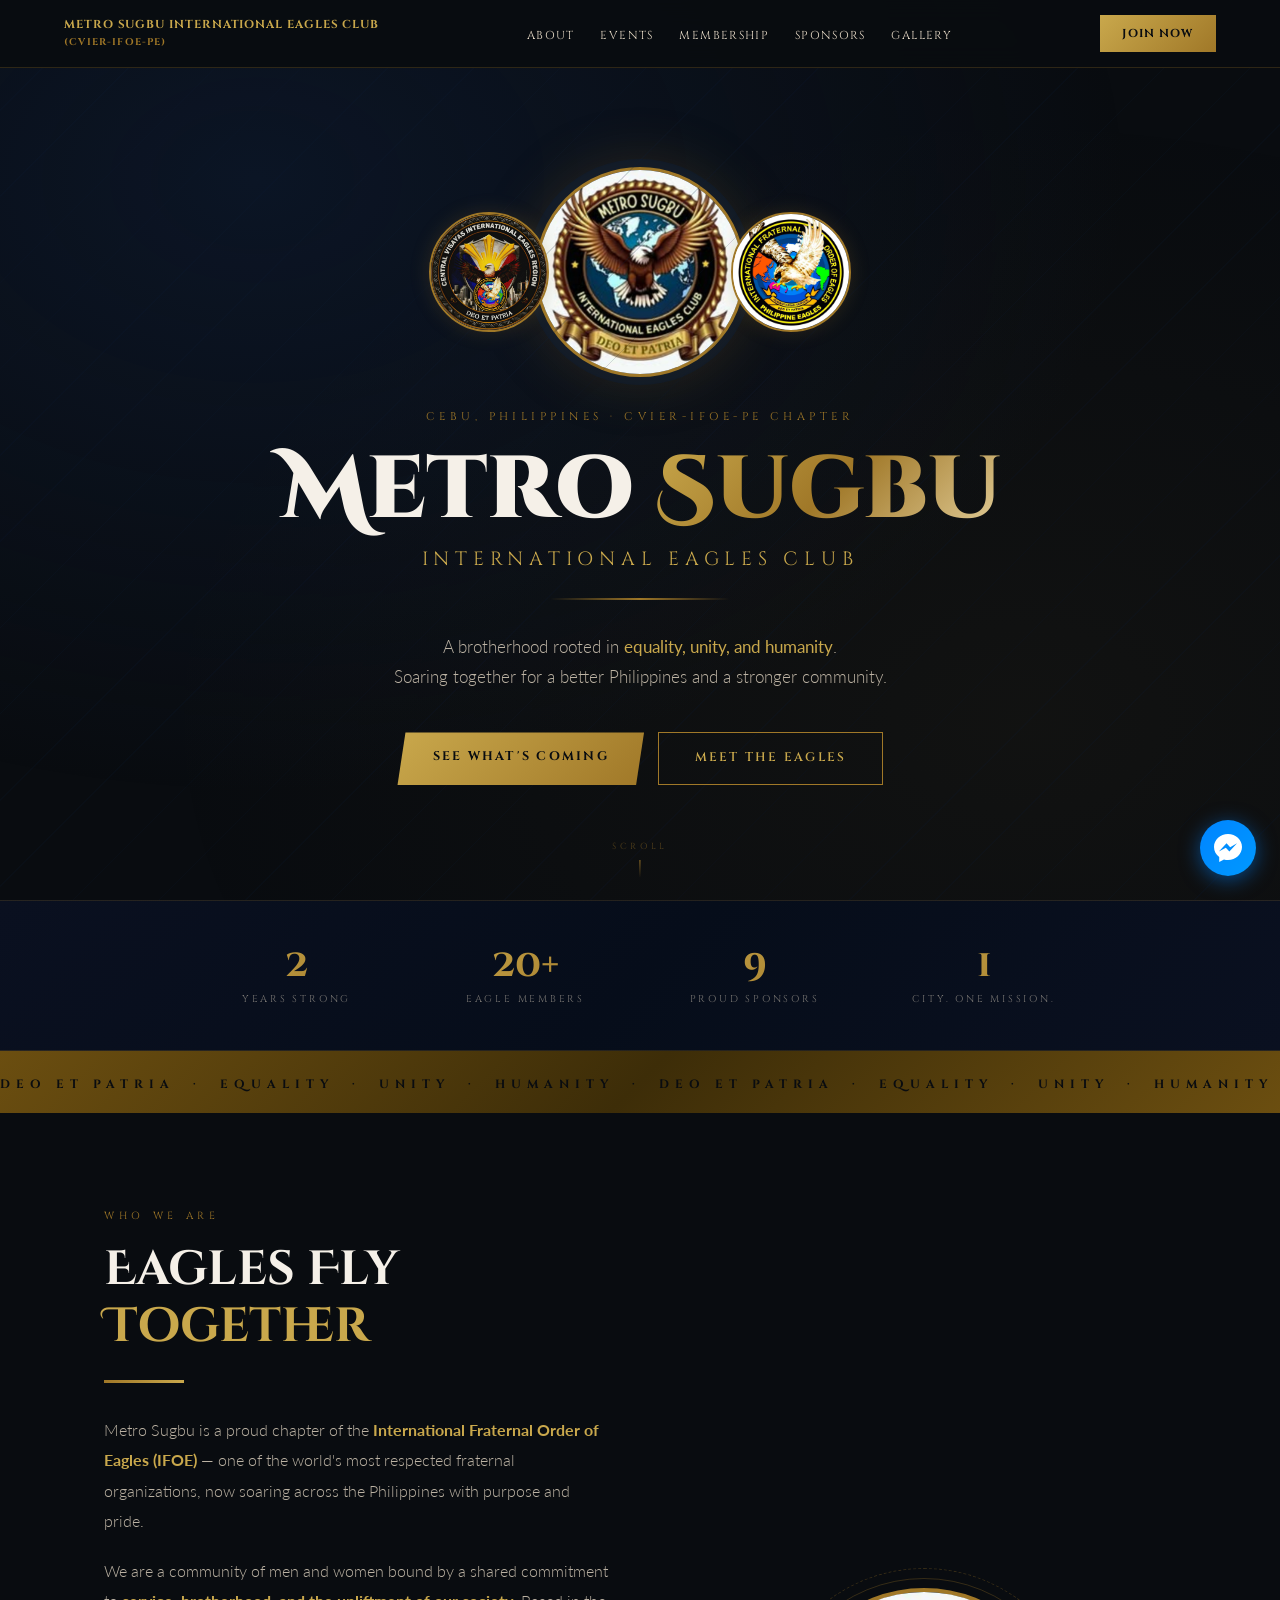
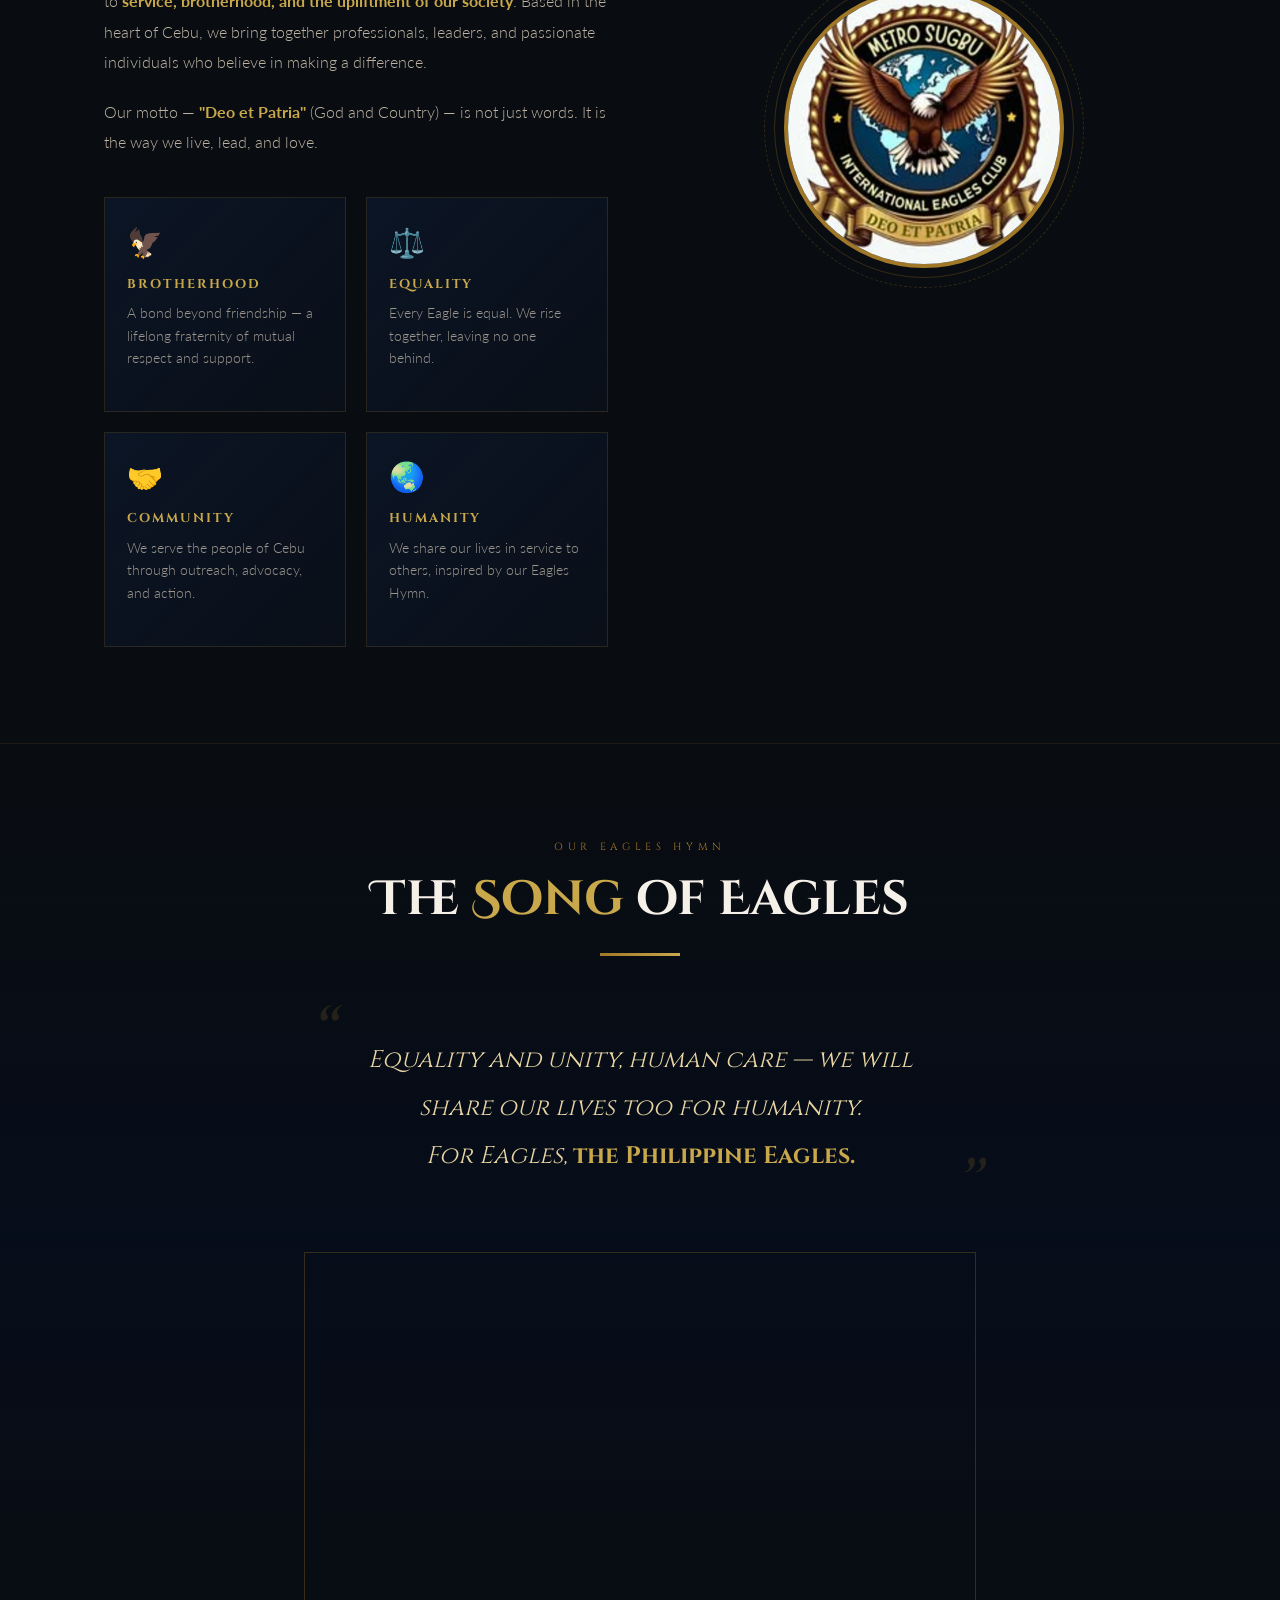
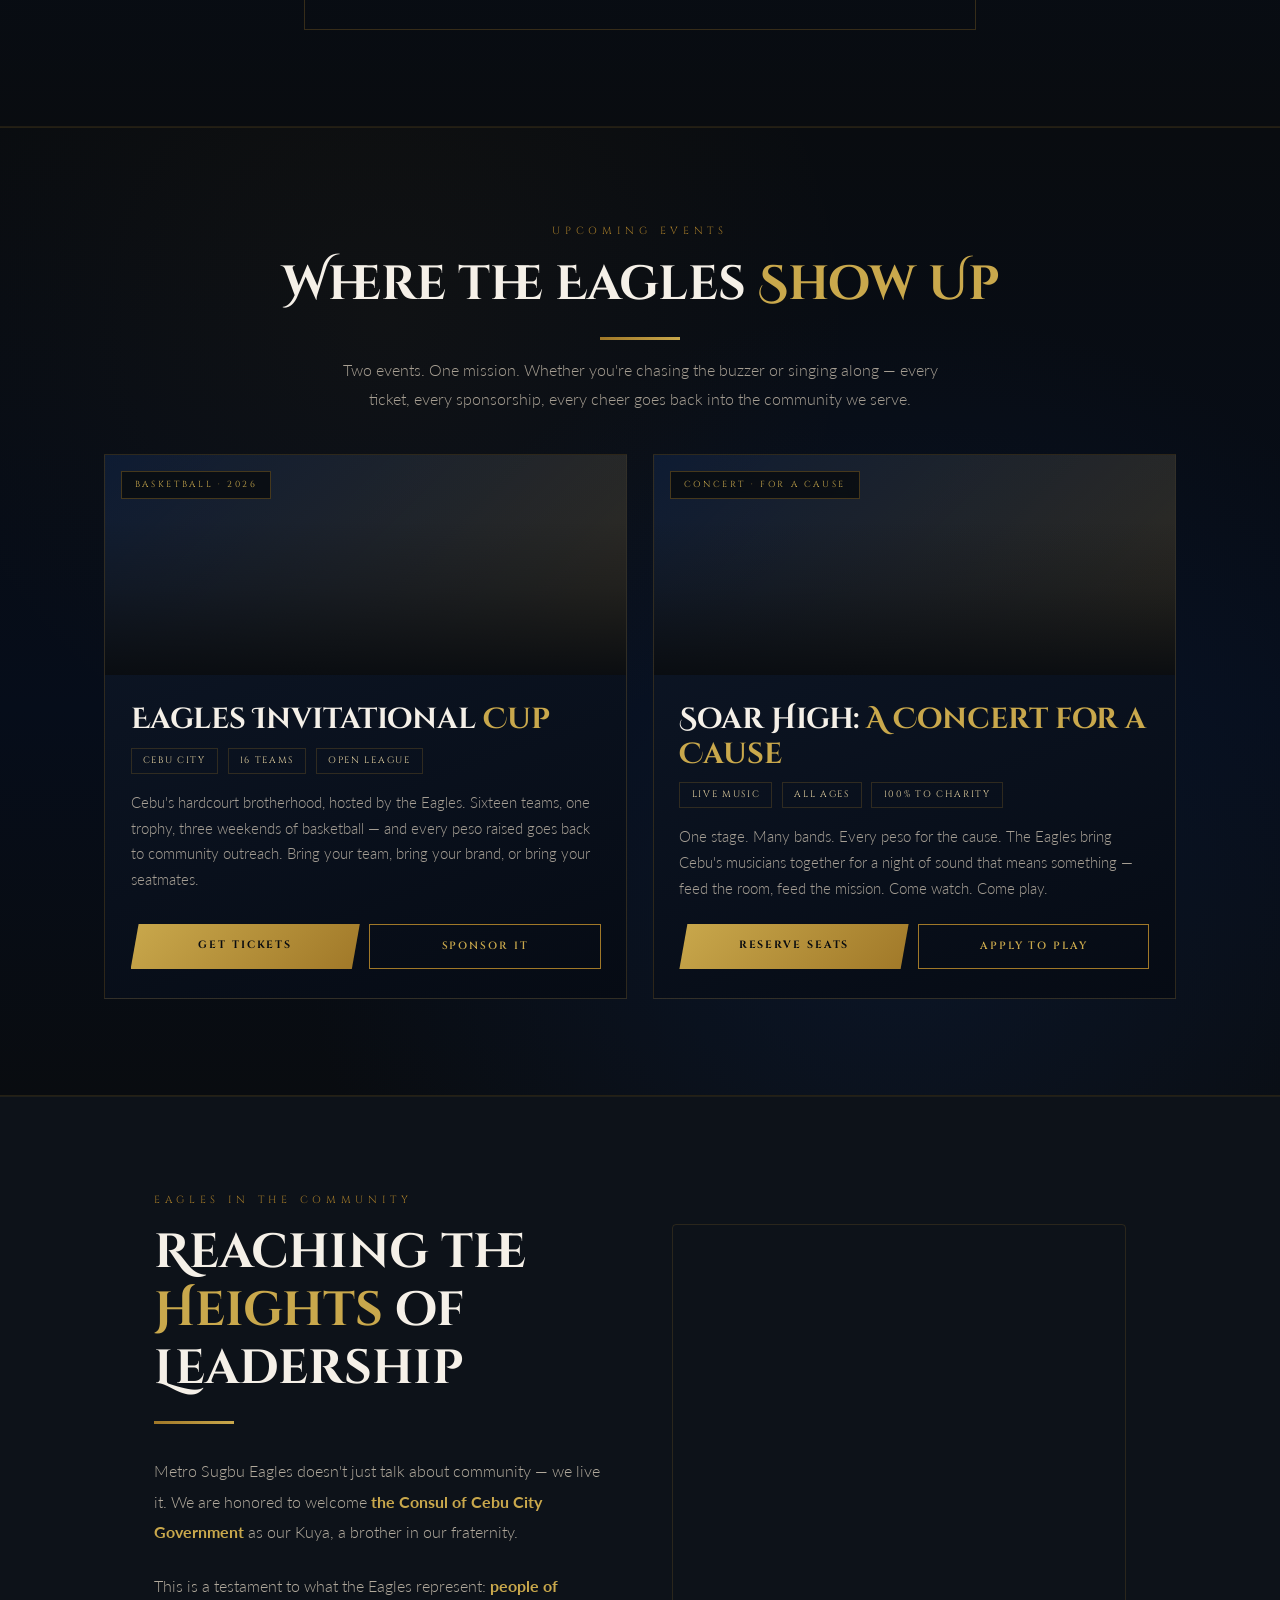
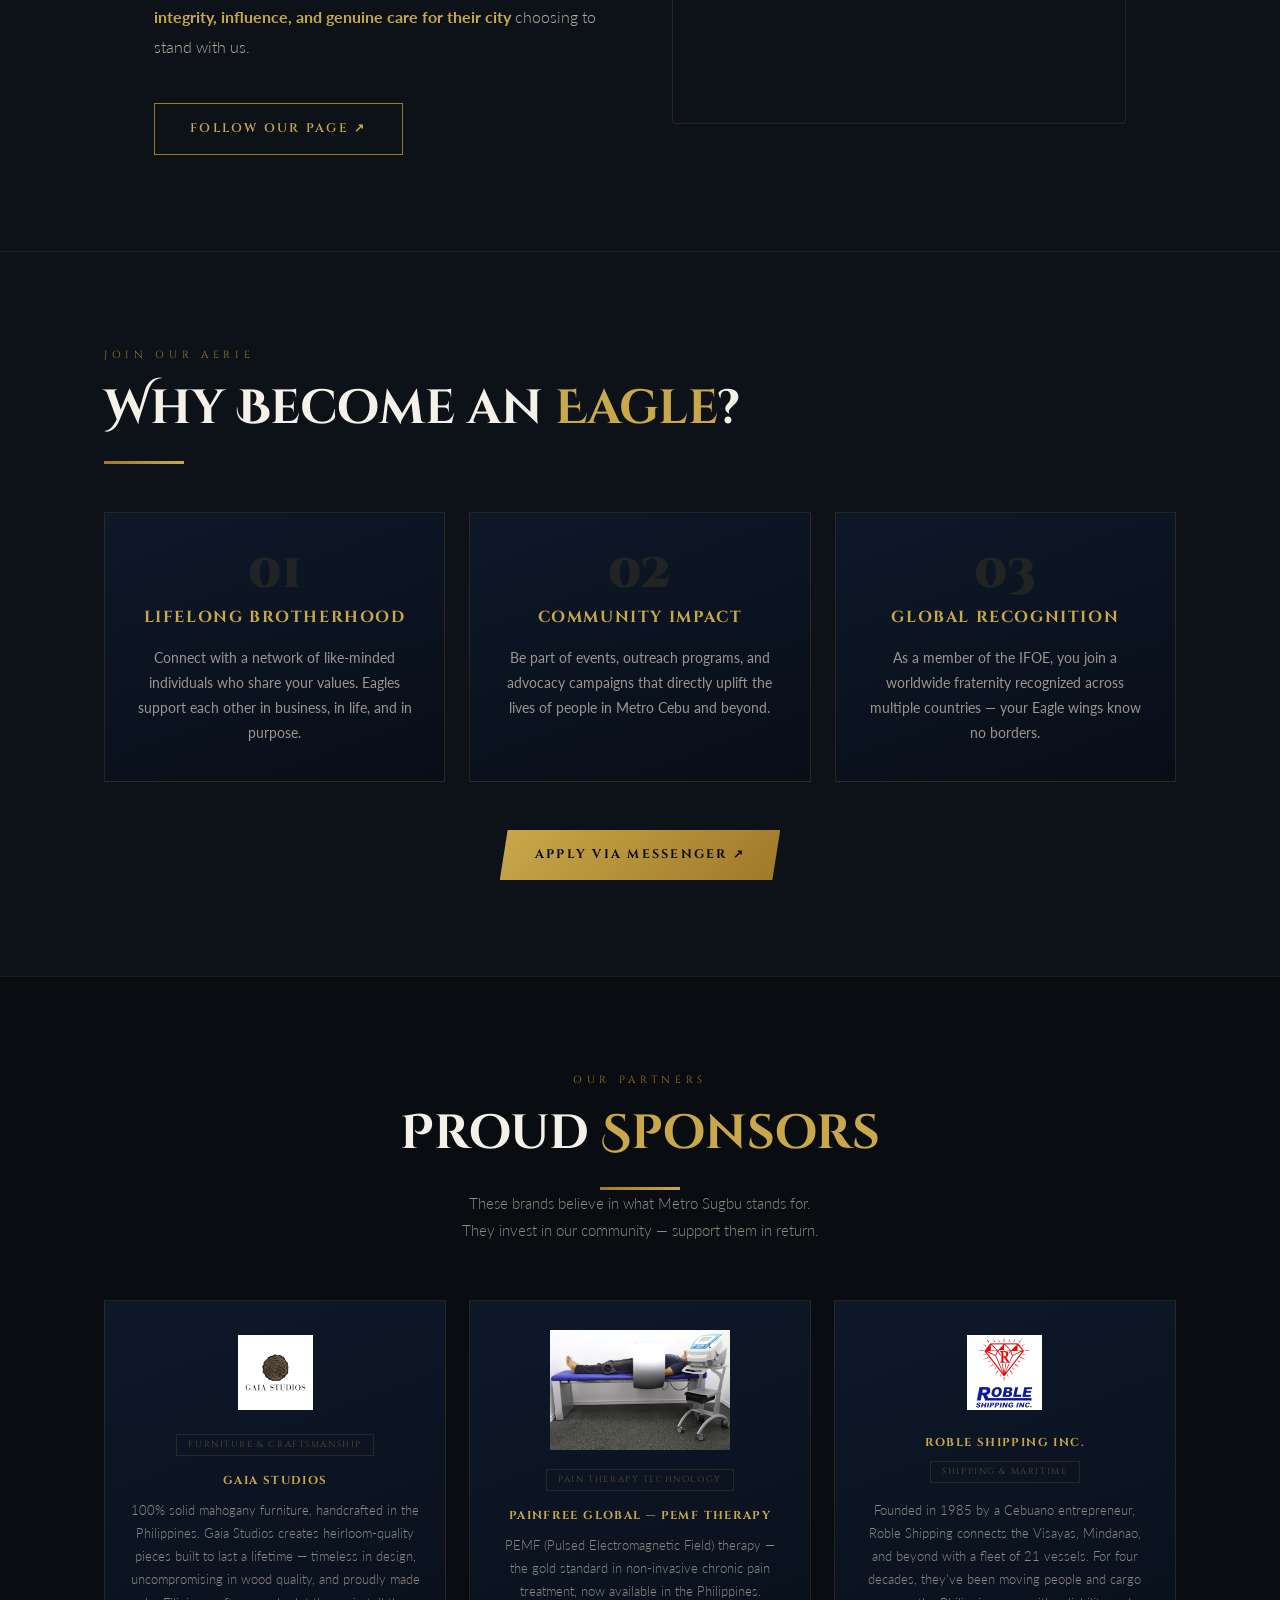
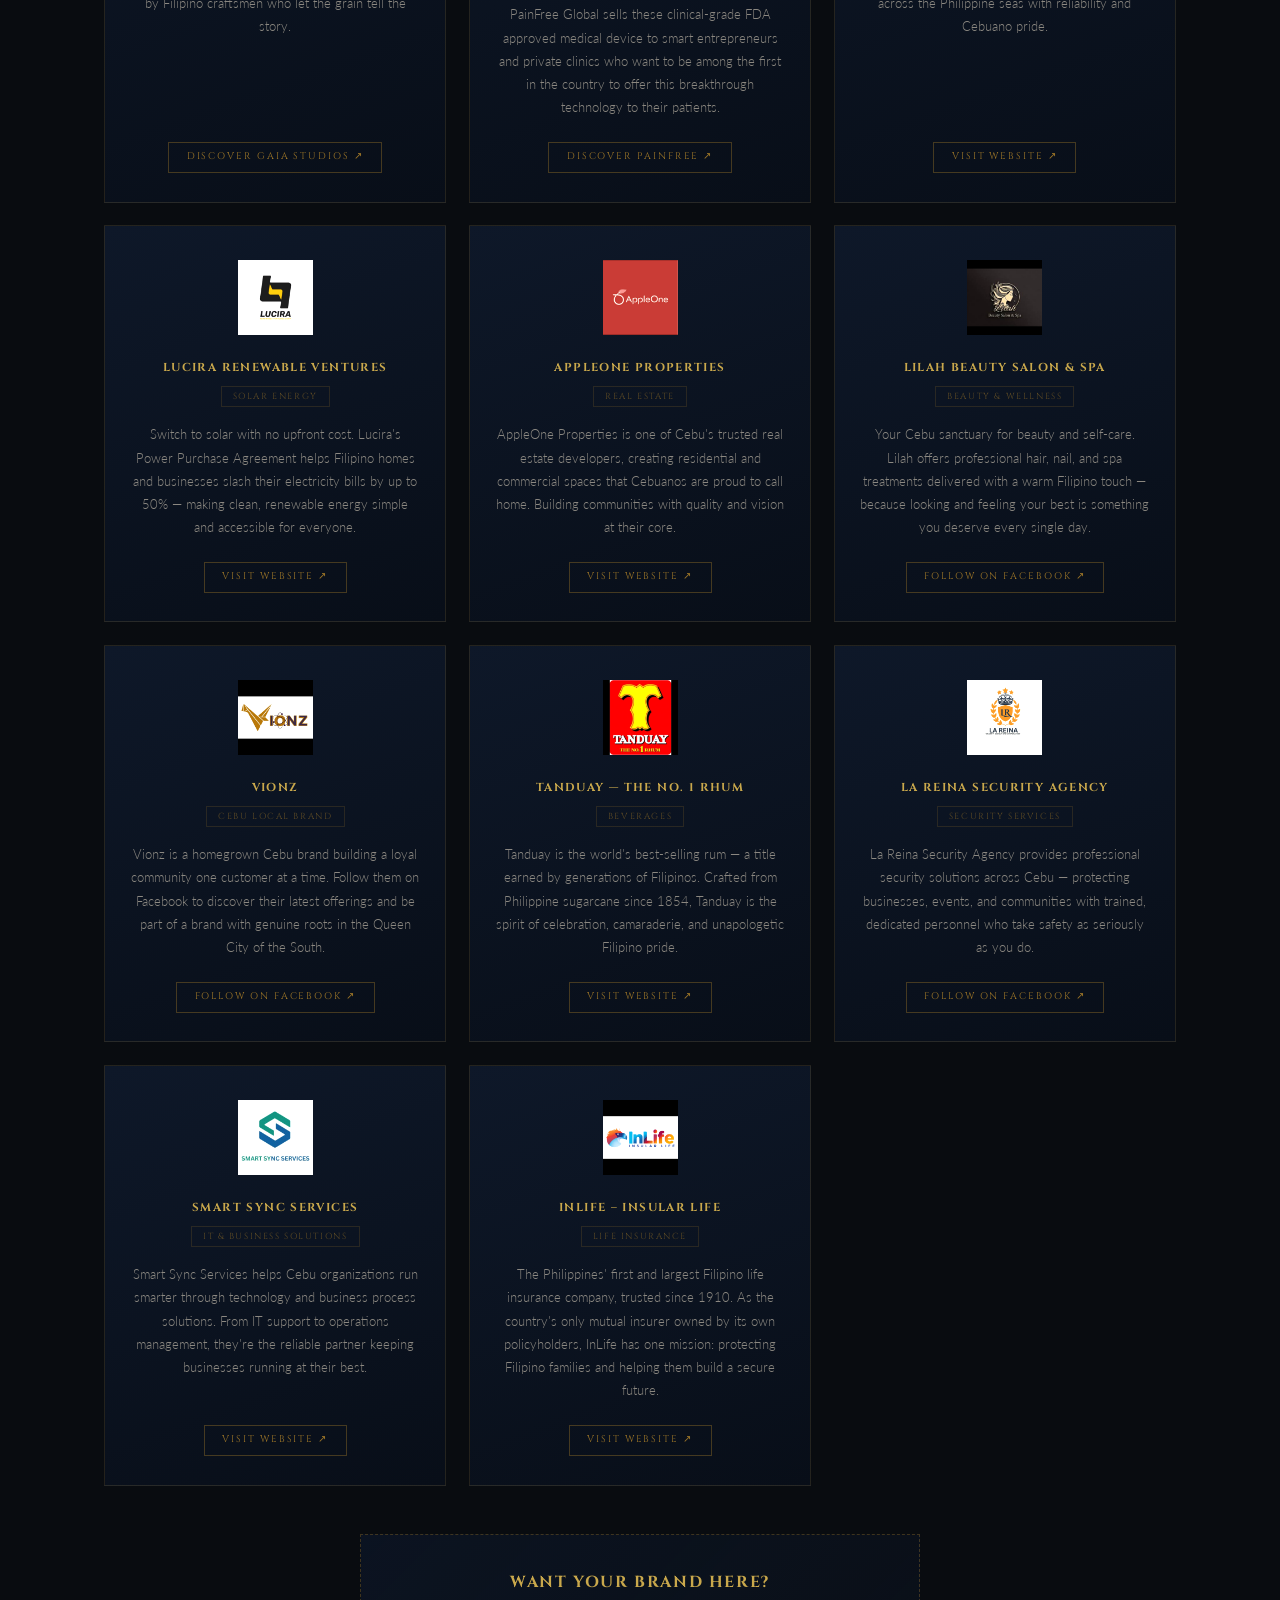
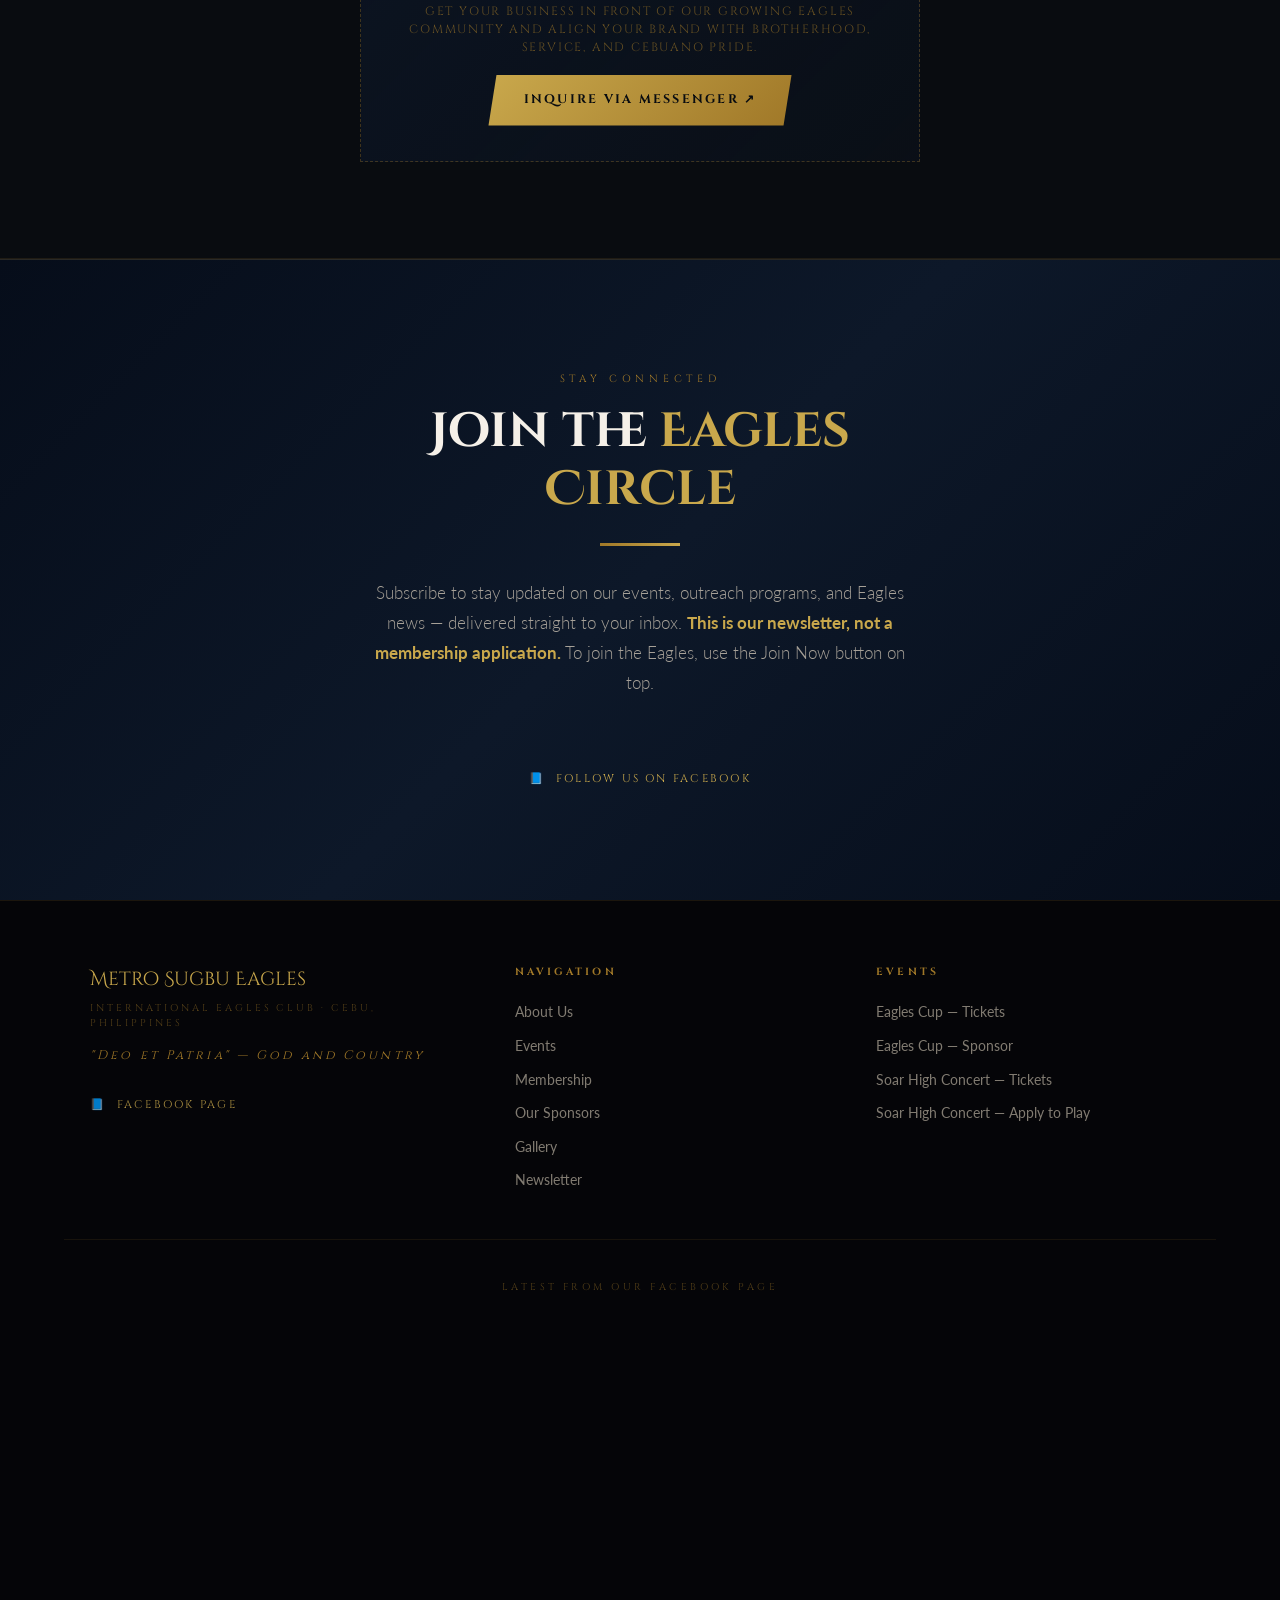
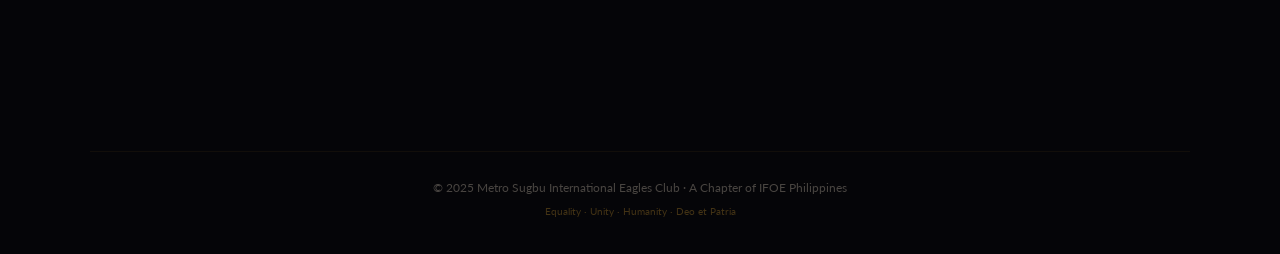
==== index.html @ 9beffce3 "Use brighter basketball action photo on Eagles Cup event card The previous Pexels image (2304484, co" ====
<!DOCTYPE html>
<html lang="en">
<head>
<meta charset="UTF-8">
<meta name="viewport" content="width=device-width, initial-scale=1.0, viewport-fit=cover">
<meta name="theme-color" content="#090C10">
<meta name="description" content="Metro Sugbu International Eagles Club — a Cebu chapter of the IFOE bound by brotherhood, service, and Cebuano pride. Eagles Cup, Soar High concert, community outreach, and more.">
<title>Metro Sugbu | International Eagles Club</title>
<link rel="apple-touch-icon" sizes="180x180" href="apple-touch-icon.png">
<link rel="icon" type="image/png" sizes="32x32" href="favicon-32x32.png">
<link rel="icon" type="image/png" sizes="16x16" href="favicon-16x16.png">
<link rel="manifest" href="site.webmanifest">
<link rel="icon" href="favicon.ico">
<link rel="preconnect" href="https://fonts.googleapis.com">
<link rel="preconnect" href="https://fonts.gstatic.com" crossorigin>
<link href="https://fonts.googleapis.com/css2?family=Cinzel+Decorative:wght@700;900&family=Cinzel:wght@400;600;700&family=Lato:wght@300;400;700&display=swap" rel="stylesheet">

<!-- MailerLite Universal -->
<script>
  (function(w,d,e,u,f,l,n){w[f]=w[f]||function(){(w[f].q=w[f].q||[])
  .push(arguments);},l=d.createElement(e),l.async=1,l.src=u,
  n=d.getElementsByTagName(e)[0],n.parentNode.insertBefore(l,n);})
  (window,document,'script','https://assets.mailerlite.com/js/universal.js','ml');
  ml('account', '2149706');
</script>

<style>
  :root {
    --gold: #A07828;
    --gold-light: #C9A84C;
    --gold-pale: #E8D5A3;
    --navy: #0E1E3A;
    --dark: #090C10;
    --dark-mid: #0D1219;
    --cream: #E8DCC8;
    --white: #F5F0E8;
    --nav-h: 68px;
  }

  * { margin: 0; padding: 0; box-sizing: border-box; }
  html { scroll-behavior: smooth; -webkit-text-size-adjust: 100%; }
  body { background: var(--dark); color: var(--cream); font-family: 'Lato', sans-serif; overflow-x: hidden; line-height: 1.5; }
  body.no-scroll { overflow: hidden; }
  body::before {
    content: ''; position: fixed; inset: 0;
    background: radial-gradient(ellipse at 20% 20%, rgba(14,30,58,0.5) 0%, transparent 60%),
                radial-gradient(ellipse at 80% 80%, rgba(160,120,40,0.06) 0%, transparent 60%);
    pointer-events: none; z-index: 0;
  }
  img { max-width: 100%; display: block; }
  a, button { -webkit-tap-highlight-color: transparent; }
  :focus-visible { outline: 2px solid var(--gold-light); outline-offset: 3px; }

  /* SCROLL PROGRESS */
  .scroll-progress { position: fixed; top: 0; left: 0; height: 2px; width: 0%; background: linear-gradient(90deg, var(--gold), var(--gold-light)); z-index: 200; transition: width 0.1s; }

  /* NAV */
  nav {
    position: fixed; top: 0; width: 100%; z-index: 100;
    display: flex; align-items: center; justify-content: space-between; gap: 1rem;
    padding: 0.9rem clamp(1rem, 5%, 5%); background: rgba(9,12,16,0.92);
    border-bottom: 1px solid rgba(160,120,40,0.25); backdrop-filter: blur(12px); -webkit-backdrop-filter: blur(12px);
    min-height: var(--nav-h);
  }
  .nav-logo { font-family: 'Cinzel', serif; font-size: clamp(0.55rem, 1.2vw, 0.72rem); font-weight: 700; color: var(--gold-light); letter-spacing: 0.08em; text-transform: uppercase; text-decoration: none; line-height: 1.4; max-width: 320px; }
  .nav-logo .nav-logo-acronym { font-size: 0.85em; color: var(--gold); letter-spacing: 0.12em; }
  .nav-links { display: flex; gap: 1.6rem; list-style: none; align-items: center; }
  .nav-links a { font-family: 'Cinzel', serif; font-size: 0.72rem; letter-spacing: 0.12em; color: var(--cream); text-decoration: none; text-transform: uppercase; transition: color 0.3s; padding: 0.4rem 0; position: relative; }
  .nav-links a::after { content: ''; position: absolute; left: 0; right: 0; bottom: 0; height: 1px; background: var(--gold-light); transform: scaleX(0); transition: transform 0.3s; transform-origin: center; }
  .nav-links a:hover { color: var(--gold-light); }
  .nav-links a:hover::after, .nav-links a.active::after { transform: scaleX(1); }
  .nav-cta { font-family: 'Cinzel', serif; font-size: 0.72rem; letter-spacing: 0.1em; color: var(--dark); background: linear-gradient(135deg, var(--gold-light), var(--gold)); padding: 0.6rem 1.4rem; cursor: pointer; text-transform: uppercase; font-weight: 700; transition: opacity 0.3s, transform 0.2s; text-decoration: none; flex-shrink: 0; }
  .nav-cta:hover { opacity: 0.9; transform: translateY(-1px); }

  /* HAMBURGER */
  .nav-toggle { display: none; background: transparent; border: 1px solid rgba(160,120,40,0.3); width: 42px; height: 42px; cursor: pointer; align-items: center; justify-content: center; flex-direction: column; gap: 5px; flex-shrink: 0; transition: border-color 0.3s; }
  .nav-toggle:hover { border-color: var(--gold); }
  .nav-toggle span { display: block; width: 18px; height: 2px; background: var(--gold-light); transition: transform 0.3s, opacity 0.3s; }
  .nav-toggle[aria-expanded="true"] span:nth-child(1) { transform: translateY(7px) rotate(45deg); }
  .nav-toggle[aria-expanded="true"] span:nth-child(2) { opacity: 0; }
  .nav-toggle[aria-expanded="true"] span:nth-child(3) { transform: translateY(-7px) rotate(-45deg); }

  /* MOBILE DRAWER */
  .mobile-drawer {
    position: fixed; top: var(--nav-h); right: 0; bottom: 0; width: min(85%, 340px);
    background: linear-gradient(180deg, rgba(9,12,16,0.98), rgba(13,24,41,0.98));
    border-left: 1px solid rgba(160,120,40,0.3);
    transform: translateX(100%); transition: transform 0.35s cubic-bezier(.2,.8,.2,1);
    z-index: 99; padding: 2rem 1.6rem; overflow-y: auto;
    display: flex; flex-direction: column; gap: 0.4rem;
  }
  .mobile-drawer.open { transform: translateX(0); }
  .mobile-drawer a { font-family: 'Cinzel', serif; font-size: 0.85rem; letter-spacing: 0.18em; color: var(--cream); text-decoration: none; text-transform: uppercase; padding: 1rem 0.4rem; border-bottom: 1px solid rgba(160,120,40,0.12); transition: color 0.2s, padding 0.2s; }
  .mobile-drawer a:hover { color: var(--gold-light); padding-left: 0.8rem; }
  .mobile-drawer .drawer-cta { background: linear-gradient(135deg, var(--gold-light), var(--gold)); color: var(--dark); font-weight: 700; text-align: center; margin-top: 1rem; padding: 1rem; border: none; }
  .mobile-drawer .drawer-cta:hover { padding-left: 1rem; }
  .mobile-drawer .drawer-section { font-family: 'Cinzel', serif; font-size: 0.55rem; letter-spacing: 0.4em; color: rgba(160,120,40,0.55); text-transform: uppercase; padding: 1.5rem 0.4rem 0.4rem; }
  .drawer-overlay { position: fixed; inset: 0; background: rgba(0,0,0,0.6); opacity: 0; pointer-events: none; transition: opacity 0.3s; z-index: 98; backdrop-filter: blur(2px); }
  .drawer-overlay.open { opacity: 1; pointer-events: all; }

  /* HERO */
  .hero { min-height: 100vh; min-height: 100svh; display: flex; flex-direction: column; align-items: center; justify-content: center; text-align: center; padding: calc(var(--nav-h) + 3rem) 5% 4rem; position: relative; overflow: hidden; }
  .hero-bg-lines { position: absolute; inset: 0; background-image: repeating-linear-gradient(-45deg, transparent, transparent 60px, rgba(14,30,58,0.15) 60px, rgba(14,30,58,0.15) 61px); pointer-events: none; }
  .emblem-cluster { display: flex; align-items: center; justify-content: center; margin-bottom: 2rem; }
  .hero-emblem { width: clamp(140px, 26vw, 210px); height: clamp(140px, 26vw, 210px); border-radius: 50%; border: 3px solid var(--gold); box-shadow: 0 0 0 8px rgba(14,30,58,0.4), 0 0 60px rgba(160,120,40,0.25); animation: glowPulse 3s ease-in-out infinite; object-fit: cover; flex-shrink: 0; }
  @keyframes glowPulse {
    0%,100% { box-shadow: 0 0 0 8px rgba(14,30,58,0.4), 0 0 60px rgba(160,120,40,0.25); }
    50% { box-shadow: 0 0 0 12px rgba(14,30,58,0.5), 0 0 80px rgba(160,120,40,0.4); }
  }
  .emblem-side { width: clamp(80px, 14vw, 120px); height: clamp(80px, 14vw, 120px); border-radius: 50%; object-fit: cover; border: 2px solid var(--gold); box-shadow: 0 0 20px rgba(160,120,40,0.2); flex-shrink: 0; }
  .emblem-left { margin-right: -14px; z-index: 0; }
  .emblem-right { margin-left: -14px; z-index: 0; }
  .hero-eyebrow { font-family: 'Cinzel', serif; font-size: clamp(0.6rem, 1.3vw, 0.7rem); letter-spacing: 0.4em; color: var(--gold); text-transform: uppercase; margin-bottom: 1.2rem; opacity: 0; animation: fadeUp 0.8s 0.3s forwards; padding: 0 1rem; }
  .hero-title { font-family: 'Cinzel Decorative', serif; font-size: clamp(2.2rem, 7vw, 5.5rem); font-weight: 900; line-height: 1.05; color: var(--white); margin-bottom: 0.5rem; opacity: 0; animation: fadeUp 0.8s 0.5s forwards; }
  .hero-title span { background: linear-gradient(135deg, var(--gold-light), var(--gold), var(--gold-pale)); -webkit-background-clip: text; -webkit-text-fill-color: transparent; background-clip: text; }
  .hero-sub { font-family: 'Cinzel', serif; font-size: clamp(0.85rem, 2vw, 1.2rem); letter-spacing: 0.3em; color: var(--gold-light); text-transform: uppercase; margin-bottom: 1.5rem; opacity: 0; animation: fadeUp 0.8s 0.7s forwards; }
  .hero-divider { width: 180px; height: 2px; background: linear-gradient(90deg, transparent, var(--gold), transparent); margin: 0 auto 2rem; opacity: 0; animation: fadeUp 0.8s 0.9s forwards; }
  .hero-tagline { font-size: clamp(0.95rem, 1.6vw, 1.05rem); font-weight: 300; color: rgba(232,220,200,0.8); max-width: 600px; line-height: 1.8; margin-bottom: 2.5rem; opacity: 0; animation: fadeUp 0.8s 1.1s forwards; padding: 0 0.5rem; }
  .hero-tagline em { color: var(--gold-light); font-style: normal; font-weight: 400; }
  .hero-cta-group { display: flex; gap: 0.9rem; flex-wrap: wrap; justify-content: center; opacity: 0; animation: fadeUp 0.8s 1.3s forwards; padding: 0 1rem; }
  .hero-scroll-hint { position: absolute; bottom: 1.4rem; left: 50%; transform: translateX(-50%); font-family: 'Cinzel', serif; font-size: 0.55rem; letter-spacing: 0.4em; color: rgba(160,120,40,0.5); text-transform: uppercase; opacity: 0; animation: fadeIn 1s 1.8s forwards; display: flex; flex-direction: column; align-items: center; gap: 0.4rem; }
  .hero-scroll-hint::after { content: ''; width: 1px; height: 18px; background: linear-gradient(to bottom, var(--gold), transparent); animation: scrollHint 2s ease-in-out infinite; }
  @keyframes fadeUp { from { opacity: 0; transform: translateY(24px); } to { opacity: 1; transform: translateY(0); } }
  @keyframes fadeIn { from { opacity: 0; } to { opacity: 1; } }
  @keyframes scrollHint { 0% { transform: translateY(-6px); opacity: 0.3; } 50% { opacity: 1; } 100% { transform: translateY(6px); opacity: 0.3; } }

  /* BUTTONS */
  .btn-primary { font-family: 'Cinzel', serif; font-size: clamp(0.72rem, 1.3vw, 0.78rem); letter-spacing: 0.18em; color: var(--dark); background: linear-gradient(135deg, var(--gold-light), var(--gold)); border: none; padding: 1rem 2.2rem; cursor: pointer; text-transform: uppercase; font-weight: 700; text-decoration: none; display: inline-block; transition: transform 0.2s, box-shadow 0.2s; clip-path: polygon(8px 0%, 100% 0%, calc(100% - 8px) 100%, 0% 100%); white-space: nowrap; }
  .btn-primary:hover { transform: translateY(-2px); box-shadow: 0 10px 30px rgba(160,120,40,0.4); }
  .btn-secondary { font-family: 'Cinzel', serif; font-size: clamp(0.72rem, 1.3vw, 0.78rem); letter-spacing: 0.18em; color: var(--gold-light); background: transparent; border: 1px solid var(--gold); padding: 1rem 2.2rem; cursor: pointer; text-transform: uppercase; font-weight: 600; text-decoration: none; display: inline-block; transition: background 0.3s, color 0.3s; white-space: nowrap; }
  .btn-secondary:hover { background: rgba(160,120,40,0.1); color: var(--white); }

  /* STATS */
  .stats-bar { background: linear-gradient(135deg, #0A1020, #060D1A, #0A1020); border-top: 1px solid rgba(160,120,40,0.2); border-bottom: 1px solid rgba(160,120,40,0.2); padding: 2.2rem 5%; }
  .stats-grid { max-width: 900px; margin: 0 auto; display: grid; grid-template-columns: repeat(4, 1fr); gap: 1rem; text-align: center; }
  .stat-item { padding: 0.5rem; }
  .stat-number { font-family: 'Cinzel Decorative', serif; font-size: clamp(1.7rem, 3vw, 2.5rem); font-weight: 700; background: linear-gradient(135deg, var(--gold-light), var(--gold)); -webkit-background-clip: text; -webkit-text-fill-color: transparent; background-clip: text; line-height: 1.1; margin-bottom: 0.4rem; }
  .stat-label { font-family: 'Cinzel', serif; font-size: clamp(0.55rem, 1vw, 0.62rem); letter-spacing: 0.28em; color: rgba(232,220,200,0.5); text-transform: uppercase; line-height: 1.4; }

  /* MOTTO */
  .motto-band { background: linear-gradient(135deg, #6B4E10 0%, #3D2D08 50%, #6B4E10 100%); padding: 1.2rem 0; overflow: hidden; }
  .motto-band-text { font-family: 'Cinzel', serif; font-size: 0.75rem; letter-spacing: 0.5em; color: var(--dark); font-weight: 700; text-transform: uppercase; animation: marquee 22s linear infinite; white-space: nowrap; display: inline-block; }
  @keyframes marquee { from { transform: translateX(30%); } to { transform: translateX(-100%); } }

  /* SECTIONS */
  section { position: relative; z-index: 1; }
  .section-inner { max-width: 1200px; margin: 0 auto; padding: clamp(4rem, 9vw, 6rem) 5%; }
  .section-label { font-family: 'Cinzel', serif; font-size: 0.65rem; letter-spacing: 0.45em; color: var(--gold); text-transform: uppercase; margin-bottom: 1rem; }
  .section-title { font-family: 'Cinzel Decorative', serif; font-size: clamp(1.7rem, 4vw, 3rem); font-weight: 700; color: var(--white); margin-bottom: 1.5rem; line-height: 1.2; }
  .section-title span { color: var(--gold-light); }
  .gold-line { width: 80px; height: 3px; background: linear-gradient(90deg, var(--gold), var(--gold-light)); margin-bottom: 2rem; }

  /* ABOUT */
  .about-grid { display: grid; grid-template-columns: 1fr 1fr; gap: clamp(2rem, 5vw, 5rem); align-items: center; }
  .about-text p { color: rgba(232,220,200,0.8); line-height: 1.9; margin-bottom: 1.2rem; font-size: 1rem; font-weight: 300; }
  .about-text strong { color: var(--gold-light); font-weight: 700; }
  .about-values { display: grid; grid-template-columns: 1fr 1fr; gap: 1.2rem; margin-top: 2.5rem; }
  .value-card { background: linear-gradient(135deg, rgba(14,30,58,0.5), rgba(14,30,58,0.2)); border: 1px solid rgba(160,120,40,0.2); padding: 1.4rem; transition: border-color 0.3s, transform 0.3s; }
  .value-card:hover { border-color: var(--gold); transform: translateY(-4px); }
  .value-icon { font-size: 1.8rem; margin-bottom: 0.7rem; display: block; }
  .value-card h4 { font-family: 'Cinzel', serif; font-size: 0.8rem; letter-spacing: 0.15em; color: var(--gold-light); text-transform: uppercase; margin-bottom: 0.5rem; }
  .value-card p { font-size: 0.88rem; color: rgba(232,220,200,0.65); line-height: 1.6; }
  .about-visual { position: relative; display: flex; align-items: center; justify-content: center; }
  .about-emblem-wrap { position: relative; width: 320px; height: 320px; max-width: 100%; }
  .about-emblem-wrap img { width: 280px; height: 280px; border-radius: 50%; object-fit: cover; position: absolute; top: 50%; left: 50%; transform: translate(-50%,-50%); z-index: 2; border: 4px solid var(--gold); }
  .ring { position: absolute; border-radius: 50%; border: 1px solid rgba(160,120,40,0.3); top: 50%; left: 50%; transform: translate(-50%,-50%); animation: spin 20s linear infinite; }
  .ring-1 { width: 300px; height: 300px; }
  .ring-2 { width: 320px; height: 320px; border-style: dashed; animation-direction: reverse; animation-duration: 30s; }
  @keyframes spin { from { transform: translate(-50%,-50%) rotate(0deg); } to { transform: translate(-50%,-50%) rotate(360deg); } }

  /* ANTHEM */
  .anthem-section { background: linear-gradient(180deg, var(--dark) 0%, #060D1A 50%, var(--dark) 100%); border-top: 1px solid rgba(160,120,40,0.15); border-bottom: 1px solid rgba(160,120,40,0.15); }
  .anthem-inner { max-width: 800px; margin: 0 auto; padding: clamp(4rem, 9vw, 6rem) 5%; text-align: center; }
  .anthem-quote { font-family: 'Cinzel', serif; font-size: clamp(1rem, 2.4vw, 1.5rem); font-weight: 400; color: var(--gold-pale); line-height: 2; font-style: italic; position: relative; padding: 2rem clamp(1rem, 4vw, 3rem); }
  .anthem-quote::before, .anthem-quote::after { font-family: 'Cinzel Decorative', serif; font-size: clamp(3rem, 8vw, 5rem); color: rgba(160,120,40,0.2); position: absolute; line-height: 1; }
  .anthem-quote::before { content: '\201C'; top: 0; left: 0; }
  .anthem-quote::after { content: '\201D'; bottom: -1.5rem; right: 0; }
  .anthem-quote span { color: var(--gold-light); font-style: normal; font-weight: 700; }

  /* FB POST */
  .fb-post-section { background: var(--dark-mid); border-top: 1px solid rgba(160,120,40,0.12); border-bottom: 1px solid rgba(160,120,40,0.12); }
  .fb-post-inner { max-width: 1100px; margin: 0 auto; padding: clamp(4rem, 9vw, 6rem) 5%; display: grid; grid-template-columns: 1fr 1fr; gap: clamp(2rem, 5vw, 5rem); align-items: center; }
  .fb-post-text p { color: rgba(232,220,200,0.75); line-height: 1.9; font-size: 1rem; font-weight: 300; margin-bottom: 1.5rem; }
  .fb-post-text strong { color: var(--gold-light); }
  .fb-post-embed { display: flex; justify-content: center; align-items: flex-start; }
  .fb-post-embed iframe { border-radius: 4px; border: 1px solid rgba(160,120,40,0.2) !important; max-width: 100%; }

  /* EVENTS */
  .events-section { background: linear-gradient(180deg, var(--dark) 0%, #060D1A 60%, var(--dark) 100%); border-top: 1px solid rgba(160,120,40,0.18); border-bottom: 1px solid rgba(160,120,40,0.18); position: relative; }
  .events-section::before { content: ''; position: absolute; inset: 0; background-image: radial-gradient(circle at 30% 20%, rgba(160,120,40,0.05), transparent 40%), radial-gradient(circle at 70% 80%, rgba(14,30,58,0.5), transparent 50%); pointer-events: none; }
  .events-grid { display: grid; grid-template-columns: 1fr 1fr; gap: 1.6rem; margin-top: 2.5rem; }
  .event-card { position: relative; background: linear-gradient(160deg, #0E1829, #060B14); border: 1px solid rgba(160,120,40,0.25); padding: 0; overflow: hidden; transition: border-color 0.3s, transform 0.4s, box-shadow 0.4s; display: flex; flex-direction: column; min-height: 480px; }
  .event-card:hover { border-color: var(--gold); transform: translateY(-6px); box-shadow: 0 24px 60px rgba(0,0,0,0.5), 0 0 0 1px rgba(160,120,40,0.2); }
  .event-card-art { position: relative; height: 220px; overflow: hidden; flex-shrink: 0; }
  .event-card-art-bg { position: absolute; inset: 0; background-size: cover; background-position: center; transition: transform 0.6s; }
  .event-card:hover .event-card-art-bg { transform: scale(1.06); }
  .event-card-art::after { content: ''; position: absolute; inset: 0; background: linear-gradient(180deg, transparent 30%, rgba(9,12,16,0.3) 60%, rgba(9,12,16,0.95) 100%); }
  .event-card-tag { position: absolute; top: 1rem; left: 1rem; font-family: 'Cinzel', serif; font-size: 0.55rem; letter-spacing: 0.3em; color: var(--gold-light); text-transform: uppercase; background: rgba(9,12,16,0.85); border: 1px solid rgba(160,120,40,0.4); padding: 0.4rem 0.8rem; backdrop-filter: blur(6px); z-index: 2; }
  .event-card-body { padding: 1.8rem 1.6rem 1.8rem; display: flex; flex-direction: column; flex: 1; }
  .event-card h3 { font-family: 'Cinzel Decorative', serif; font-size: clamp(1.4rem, 2.6vw, 1.8rem); font-weight: 700; color: var(--white); line-height: 1.2; margin-bottom: 0.6rem; }
  .event-card h3 span { color: var(--gold-light); }
  .event-card .event-meta { display: flex; flex-wrap: wrap; gap: 0.6rem; margin-bottom: 1rem; }
  .event-meta-pill { font-family: 'Cinzel', serif; font-size: 0.58rem; letter-spacing: 0.18em; color: var(--gold-pale); text-transform: uppercase; border: 1px solid rgba(160,120,40,0.25); padding: 0.32rem 0.7rem; }
  .event-card p { color: rgba(232,220,200,0.7); font-size: 0.92rem; line-height: 1.75; font-weight: 300; margin-bottom: 1.4rem; flex: 1; }
  .event-card-actions { display: flex; gap: 0.6rem; flex-wrap: wrap; margin-top: auto; }
  .event-card .btn-primary, .event-card .btn-secondary { font-size: 0.66rem; padding: 0.85rem 1.3rem; flex: 1; min-width: 130px; text-align: center; }

  /* MEMBERSHIP */
  .membership-section { background: var(--dark-mid); }
  .membership-grid { display: grid; grid-template-columns: repeat(3, 1fr); gap: 1.5rem; margin-top: 3rem; }
  .membership-card { background: linear-gradient(160deg, #0E1829, #080E18); border: 1px solid rgba(160,120,40,0.2); padding: 2.2rem 1.8rem; text-align: center; transition: all 0.3s; position: relative; overflow: hidden; }
  .membership-card::before { content: ''; position: absolute; top: 0; left: 0; right: 0; height: 3px; background: linear-gradient(90deg, transparent, var(--gold), transparent); transform: scaleX(0); transition: transform 0.4s; }
  .membership-card:hover::before { transform: scaleX(1); }
  .membership-card:hover { border-color: var(--gold); transform: translateY(-6px); }
  .card-num { font-family: 'Cinzel Decorative', serif; font-size: 3rem; color: rgba(160,120,40,0.15); font-weight: 900; margin-bottom: 0.5rem; line-height: 1; }
  .membership-card h3 { font-family: 'Cinzel', serif; font-size: 1rem; letter-spacing: 0.1em; color: var(--gold-light); margin-bottom: 1rem; text-transform: uppercase; }
  .membership-card p { font-size: 0.9rem; color: rgba(232,220,200,0.65); line-height: 1.75; }

  /* SPONSORS */
  #sponsors { background: var(--dark); border-top: 1px solid rgba(160,120,40,0.15); border-bottom: 1px solid rgba(160,120,40,0.15); }
  .sponsors-inner { max-width: 1200px; margin: 0 auto; padding: clamp(4rem, 9vw, 6rem) 5%; text-align: center; }
  .sponsors-tagline { color: rgba(232,220,200,0.6); font-size: 0.95rem; line-height: 1.8; margin: 0 auto 3.5rem; font-weight: 300; max-width: 560px; }
  .sponsors-grid { display: grid; grid-template-columns: repeat(auto-fit, minmax(260px, 1fr)); gap: 1.4rem; margin-bottom: 3rem; }

  .sponsor-card {
    background: linear-gradient(160deg, #0E1829, #080E18);
    border: 1px solid rgba(160,120,40,0.18);
    padding: 1.8rem 1.6rem;
    display: flex; flex-direction: column; align-items: center;
    text-decoration: none; position: relative; overflow: hidden;
    transition: border-color 0.3s, transform 0.3s, box-shadow 0.3s;
    text-align: center;
  }
  .sponsor-card::before { content: ''; position: absolute; top: 0; left: 0; right: 0; height: 2px; background: linear-gradient(90deg, transparent, var(--gold), transparent); transform: scaleX(0); transition: transform 0.4s; }
  .sponsor-card:hover::before { transform: scaleX(1); }
  .sponsor-card:hover { border-color: var(--gold); transform: translateY(-5px); box-shadow: 0 16px 40px rgba(160,120,40,0.15); }

  .logo-wrap { width: 100%; display: flex; align-items: center; justify-content: center; height: 85px; margin-bottom: 1.2rem; }
  .logo-wrap img { max-width: 150px; max-height: 75px; width: auto; height: auto; object-fit: contain; filter: brightness(1.05); transition: filter 0.3s; }
  .sponsor-card:hover .logo-wrap img { filter: brightness(1.2); }

  .sponsor-name { font-family: 'Cinzel', serif; font-size: 0.72rem; letter-spacing: 0.12em; color: var(--gold-light); text-transform: uppercase; margin-bottom: 0.6rem; display: block; font-weight: 700; }
  .sponsor-badge { display: inline-block; font-family: 'Cinzel', serif; font-size: 0.55rem; letter-spacing: 0.18em; color: rgba(160,120,40,0.55); border: 1px solid rgba(160,120,40,0.2); padding: 0.2rem 0.7rem; text-transform: uppercase; margin-bottom: 1rem; }
  .sponsor-desc { font-size: 0.83rem; color: rgba(232,220,200,0.58); line-height: 1.75; font-weight: 300; margin-bottom: 1.4rem; flex: 1; }
  .sponsor-cta { display: inline-block; font-family: 'Cinzel', serif; font-size: 0.6rem; letter-spacing: 0.2em; color: var(--gold); border: 1px solid rgba(160,120,40,0.4); padding: 0.45rem 1.1rem; text-transform: uppercase; transition: background 0.3s, color 0.3s; margin-top: auto; }
  .sponsor-card:hover .sponsor-cta { background: var(--gold); color: #090C10; }

  .become-sponsor { background: linear-gradient(135deg, rgba(14,30,58,0.4), rgba(14,30,58,0.15)); border: 1px dashed rgba(160,120,40,0.35); padding: 2.2rem 1.6rem; max-width: 560px; margin: 0 auto; }
  .become-sponsor p { font-family: 'Cinzel', serif; font-size: 0.75rem; letter-spacing: 0.15em; color: rgba(160,120,40,0.6); text-transform: uppercase; margin-bottom: 1.2rem; }
  .become-sponsor p strong { display: block; font-size: 1rem; color: var(--gold-light); margin-bottom: 0.5rem; letter-spacing: 0.1em; }

  /* JOIN */
  .join-section { background: linear-gradient(135deg, #060D1A, #0D1829, #060D1A); border-top: 1px solid rgba(160,120,40,0.2); text-align: center; }
  .join-inner { max-width: 680px; margin: 0 auto; padding: clamp(4rem, 11vw, 7rem) 5%; }
  .join-inner > p { color: rgba(232,220,200,0.7); font-size: 1.05rem; line-height: 1.8; margin-bottom: 2.5rem; font-weight: 300; }
  .ml-embedded { margin-top: 1rem; }
  .social-link { font-family: 'Cinzel', serif; font-size: 0.7rem; letter-spacing: 0.2em; color: var(--gold-light); text-decoration: none; text-transform: uppercase; opacity: 0.85; transition: opacity 0.3s; display: inline-block; margin-top: 2rem; }
  .social-link:hover { opacity: 1; }

  /* FOOTER */
  footer { background: #050508; border-top: 1px solid rgba(160,120,40,0.15); padding: 4rem 5% 2rem; }
  .footer-grid { max-width: 1100px; margin: 0 auto; display: grid; grid-template-columns: 1.2fr 1fr 1fr; gap: 3rem; margin-bottom: 3rem; }
  .footer-brand .footer-logo { font-family: 'Cinzel Decorative', serif; font-size: 1.2rem; color: var(--gold-light); margin-bottom: 0.5rem; }
  .footer-brand .footer-sub { font-family: 'Cinzel', serif; font-size: 0.62rem; letter-spacing: 0.3em; color: rgba(160,120,40,0.5); text-transform: uppercase; margin-bottom: 1rem; }
  .footer-brand .footer-motto { font-family: 'Cinzel', serif; font-size: 0.78rem; letter-spacing: 0.25em; color: var(--gold); font-style: italic; margin-bottom: 1.5rem; }
  .footer-links-col h4 { font-family: 'Cinzel', serif; font-size: 0.65rem; letter-spacing: 0.3em; color: var(--gold); text-transform: uppercase; margin-bottom: 1.2rem; }
  .footer-links { display: flex; flex-direction: column; gap: 0.6rem; list-style: none; }
  .footer-links a { font-size: 0.85rem; color: rgba(232,220,200,0.55); text-decoration: none; transition: color 0.3s; }
  .footer-links a:hover { color: var(--gold-light); }
  .footer-fb { border-top: 1px solid rgba(160,120,40,0.12); padding-top: 2.5rem; margin-bottom: 2.5rem; display: flex; flex-direction: column; align-items: center; gap: 1rem; }
  .footer-fb-label { font-family: 'Cinzel', serif; font-size: 0.62rem; letter-spacing: 0.35em; color: rgba(160,120,40,0.5); text-transform: uppercase; }
  .footer-copy { text-align: center; font-size: 0.72rem; color: rgba(232,220,200,0.3); line-height: 2; border-top: 1px solid rgba(160,120,40,0.08); padding-top: 1.5rem; max-width: 1100px; margin: 0 auto; }

  /* MESSENGER */
  .messenger-float { position: fixed; bottom: 1.5rem; right: 1.5rem; z-index: 90; width: 56px; height: 56px; border-radius: 50%; background: linear-gradient(135deg, #0084FF, #0099FF); display: flex; align-items: center; justify-content: center; box-shadow: 0 4px 20px rgba(0,132,255,0.5); cursor: pointer; text-decoration: none; transition: transform 0.2s, box-shadow 0.2s; animation: floatPulse 3s ease-in-out infinite; }
  .messenger-float:hover { transform: scale(1.08); box-shadow: 0 8px 30px rgba(0,132,255,0.6); }
  .messenger-float svg { width: 28px; height: 28px; fill: white; }
  @keyframes floatPulse { 0%,100% { box-shadow: 0 4px 20px rgba(0,132,255,0.5); } 50% { box-shadow: 0 4px 30px rgba(0,132,255,0.8), 0 0 0 8px rgba(0,132,255,0.1); } }
  .messenger-tooltip { position: absolute; right: 70px; top: 50%; transform: translateY(-50%); background: rgba(9,12,16,0.95); border: 1px solid rgba(160,120,40,0.3); color: var(--cream); font-family: 'Cinzel', serif; font-size: 0.6rem; letter-spacing: 0.1em; padding: 0.4rem 0.8rem; white-space: nowrap; opacity: 0; pointer-events: none; transition: opacity 0.3s; }
  .messenger-float:hover .messenger-tooltip { opacity: 1; }

  /* REVEAL */
  .reveal { opacity: 0; transform: translateY(28px); transition: opacity 0.7s ease, transform 0.7s ease; }
  .reveal.visible { opacity: 1; transform: translateY(0); }
  @media (prefers-reduced-motion: reduce) {
    .reveal { opacity: 1; transform: none; }
    *, *::before, *::after { animation-duration: 0.001ms !important; transition-duration: 0.001ms !important; }
  }

  /* RESPONSIVE */
  @media (max-width: 1024px) {
    .footer-grid { grid-template-columns: 1fr 1fr; }
  }
  @media (max-width: 900px) {
    .nav-links { display: none; }
    .nav-cta { display: none; }
    .nav-toggle { display: flex; }
    .about-grid { grid-template-columns: 1fr; }
    .about-visual { order: -1; }
    .about-emblem-wrap { width: 240px; height: 240px; margin: 0 auto; }
    .about-emblem-wrap img { width: 210px; height: 210px; }
    .ring-1 { width: 224px; height: 224px; }
    .ring-2 { width: 240px; height: 240px; }
    .membership-grid { grid-template-columns: 1fr; }
    .events-grid { grid-template-columns: 1fr; }
    .fb-post-inner { grid-template-columns: 1fr; }
    .footer-grid { grid-template-columns: 1fr; gap: 2.5rem; }
    .stats-grid { grid-template-columns: repeat(2, 1fr); gap: 1.5rem; }
  }
  @media (max-width: 560px) {
    .about-values { grid-template-columns: 1fr; }
    .hero-cta-group { flex-direction: column; align-items: stretch; width: 100%; max-width: 320px; }
    .hero-cta-group a { width: 100%; }
    .anthem-quote { padding: 1.5rem 0.5rem; }
    .anthem-quote::before { font-size: 3rem; }
    .anthem-quote::after { font-size: 3rem; bottom: -1rem; }
    .messenger-float { bottom: 1rem; right: 1rem; width: 52px; height: 52px; }
    .messenger-float svg { width: 24px; height: 24px; }
    .event-card { min-height: 0; }
    .event-card-art { height: 180px; }
    .stats-bar { padding: 1.6rem 5%; }
    .footer-fb iframe { width: 100% !important; }
  }
</style>
</head>
<body>

<div class="scroll-progress" id="scrollProgress"></div>

<!-- MESSENGER -->
<a class="messenger-float" href="https://m.me/61581058374151" target="_blank" rel="noopener" aria-label="Message us on Messenger">
  <span class="messenger-tooltip">Message Us</span>
  <svg viewBox="0 0 24 24" aria-hidden="true"><path d="M12 0C5.373 0 0 4.975 0 11.111c0 3.497 1.745 6.616 4.472 8.652V24l4.086-2.242c1.09.301 2.246.464 3.442.464 6.627 0 12-4.975 12-11.111S18.627 0 12 0zm1.193 14.963l-3.056-3.259-5.963 3.259 6.559-6.963 3.13 3.259 5.889-3.259-6.559 6.963z"/></svg>
</a>

<!-- NAV -->
<nav>
  <a href="#" class="nav-logo">Metro Sugbu International Eagles Club<br><span class="nav-logo-acronym">(CVIER-IFOE-PE)</span></a>
  <ul class="nav-links">
    <li><a href="#about">About</a></li>
    <li><a href="#events">Events</a></li>
    <li><a href="#membership">Membership</a></li>
    <li><a href="#sponsors">Sponsors</a></li>
    <li><a href="gallery.html">Gallery</a></li>
  </ul>
  <a href="https://m.me/61581058374151?text=Hi%21%20I%27m%20interested%20in%20joining%20Metro%20Sugbu%20International%20Eagles%20Club.%20Can%20you%20tell%20me%20more%3F" target="_blank" rel="noopener" class="nav-cta">Join Now</a>
  <button class="nav-toggle" id="navToggle" aria-label="Open menu" aria-expanded="false" aria-controls="mobileDrawer">
    <span></span><span></span><span></span>
  </button>
</nav>

<!-- MOBILE DRAWER -->
<div class="drawer-overlay" id="drawerOverlay"></div>
<aside class="mobile-drawer" id="mobileDrawer" aria-hidden="true">
  <div class="drawer-section">Explore</div>
  <a href="#about">About Us</a>
  <a href="#events">Upcoming Events</a>
  <a href="#membership">Membership</a>
  <a href="#sponsors">Sponsors</a>
  <a href="gallery.html">Gallery</a>
  <div class="drawer-section">Events</div>
  <a href="basketball-tickets.html">🏀 Eagles Cup — Tickets</a>
  <a href="basketball-sponsor.html">🏀 Eagles Cup — Sponsor</a>
  <a href="band-show.html">🎸 Soar High Concert</a>
  <a class="drawer-cta" href="https://m.me/61581058374151?text=Hi%21%20I%27m%20interested%20in%20joining%20Metro%20Sugbu%20International%20Eagles%20Club.%20Can%20you%20tell%20me%20more%3F" target="_blank" rel="noopener">Join the Eagles</a>
</aside>

<!-- HERO -->
<section class="hero">
  <div class="hero-bg-lines"></div>
  <div class="emblem-cluster">
    <img src="a7eb25d5-49bf-4eff-aa65-408bbb11330a.jpg" alt="Central Visayas Eagles Region" class="emblem-side emblem-left" />
    <img src="Metro%20Sugbo%20Eagles.jpg" alt="Metro Sugbu Eagles Logo" class="hero-emblem" />
    <img src="1fb869a9-6c26-40ef-9f97-c5e33b5f50af.jpg" alt="CVIER-IFOE-PE Philippine Eagles" class="emblem-side emblem-right" />
  </div>
  <div class="hero-eyebrow">Cebu, Philippines · CVIER-IFOE-PE Chapter</div>
  <h1 class="hero-title">Metro <span>Sugbu</span></h1>
  <div class="hero-sub">International Eagles Club</div>
  <div class="hero-divider"></div>
  <p class="hero-tagline">A brotherhood rooted in <em>equality, unity, and humanity</em>.<br>Soaring together for a better Philippines and a stronger community.</p>
  <div class="hero-cta-group">
    <a href="#events" class="btn-primary">See What's Coming</a>
    <a href="#about" class="btn-secondary">Meet the Eagles</a>
  </div>
  <div class="hero-scroll-hint">Scroll</div>
</section>

<!-- STATS -->
<div class="stats-bar">
  <div class="stats-grid">
    <div class="stat-item reveal"><div class="stat-number">2</div><div class="stat-label">Years Strong</div></div>
    <div class="stat-item reveal"><div class="stat-number">20+</div><div class="stat-label">Eagle Members</div></div>
    <div class="stat-item reveal"><div class="stat-number">9</div><div class="stat-label">Proud Sponsors</div></div>
    <div class="stat-item reveal"><div class="stat-number">1</div><div class="stat-label">City. One Mission.</div></div>
  </div>
</div>

<!-- MOTTO -->
<div class="motto-band" aria-hidden="true">
  <span class="motto-band-text">DEO ET PATRIA &nbsp;·&nbsp; EQUALITY &nbsp;·&nbsp; UNITY &nbsp;·&nbsp; HUMANITY &nbsp;·&nbsp; DEO ET PATRIA &nbsp;·&nbsp; EQUALITY &nbsp;·&nbsp; UNITY &nbsp;·&nbsp; HUMANITY &nbsp;·&nbsp; DEO ET PATRIA &nbsp;·&nbsp; EQUALITY &nbsp;·&nbsp; UNITY &nbsp;·&nbsp; HUMANITY</span>
</div>

<!-- ABOUT -->
<section id="about">
  <div class="section-inner">
    <div class="about-grid">
      <div class="about-text reveal">
        <div class="section-label">Who We Are</div>
        <h2 class="section-title">Eagles Fly <span>Together</span></h2>
        <div class="gold-line"></div>
        <p>Metro Sugbu is a proud chapter of the <strong>International Fraternal Order of Eagles (IFOE)</strong> — one of the world's most respected fraternal organizations, now soaring across the Philippines with purpose and pride.</p>
        <p>We are a community of men and women bound by a shared commitment to <strong>service, brotherhood, and the upliftment of our society</strong>. Based in the heart of Cebu, we bring together professionals, leaders, and passionate individuals who believe in making a difference.</p>
        <p>Our motto — <strong>"Deo et Patria"</strong> (God and Country) — is not just words. It is the way we live, lead, and love.</p>
        <div class="about-values">
          <div class="value-card"><span class="value-icon" aria-hidden="true">🦅</span><h4>Brotherhood</h4><p>A bond beyond friendship — a lifelong fraternity of mutual respect and support.</p></div>
          <div class="value-card"><span class="value-icon" aria-hidden="true">⚖️</span><h4>Equality</h4><p>Every Eagle is equal. We rise together, leaving no one behind.</p></div>
          <div class="value-card"><span class="value-icon" aria-hidden="true">🤝</span><h4>Community</h4><p>We serve the people of Cebu through outreach, advocacy, and action.</p></div>
          <div class="value-card"><span class="value-icon" aria-hidden="true">🌏</span><h4>Humanity</h4><p>We share our lives in service to others, inspired by our Eagles Hymn.</p></div>
        </div>
      </div>
      <div class="about-visual reveal">
        <div class="about-emblem-wrap">
          <div class="ring ring-1"></div>
          <div class="ring ring-2"></div>
          <img src="Metro%20Sugbo%20Eagles.jpg" alt="Metro Sugbu Eagles Emblem" />
        </div>
      </div>
    </div>
  </div>
</section>

<!-- ANTHEM -->
<section class="anthem-section">
  <div class="anthem-inner reveal">
    <div class="section-label" style="text-align:center;">Our Eagles Hymn</div>
    <h2 class="section-title" style="text-align:center;">The <span>Song</span> of Eagles</h2>
    <div class="gold-line" style="margin:0 auto 3rem;"></div>
    <div class="anthem-quote">
      <em>Equality and unity, human care — we will share our lives too for humanity.<br>
      For Eagles, <span>the Philippine Eagles.</span></em>
    </div>
    <div style="max-width:720px; margin:2.5rem auto 0; border:1px solid rgba(160,120,40,0.3); overflow:hidden; aspect-ratio:16/9;">
      <iframe width="100%" height="100%" src="https://www.youtube.com/embed/8O_1iF50fWc?rel=0&showinfo=0" title="Soar High — MSIEC Official Hymn" frameborder="0" allow="accelerometer; autoplay; clipboard-write; encrypted-media; gyroscope; picture-in-picture" allowfullscreen loading="lazy"></iframe>
    </div>
  </div>
</section>

<!-- ===== EVENTS ===== -->
<section id="events" class="events-section">
  <div class="section-inner" style="position:relative;">
    <div style="text-align:center;">
      <div class="section-label reveal">Upcoming Events</div>
      <h2 class="section-title reveal">Where the Eagles <span>Show Up</span></h2>
      <div class="gold-line reveal" style="margin:0 auto 1rem;"></div>
      <p class="reveal" style="max-width:600px; margin:0 auto 0; color:rgba(232,220,200,0.7); font-size:1rem; line-height:1.8; font-weight:300;">Two events. One mission. Whether you're chasing the buzzer or singing along — every ticket, every sponsorship, every cheer goes back into the community we serve.</p>
    </div>

    <div class="events-grid">

      <!-- BASKETBALL EVENT -->
      <article class="event-card reveal">
        <div class="event-card-art">
          <div class="event-card-art-bg" style="background-image: linear-gradient(135deg, rgba(14,30,58,0.55), rgba(160,120,40,0.25)), url('https://images.pexels.com/photos/1432034/pexels-photo-1432034.jpeg?auto=compress&cs=tinysrgb&w=800');"></div>
          <span class="event-card-tag">Basketball · 2026</span>
        </div>
        <div class="event-card-body">
          <h3>Eagles Invitational <span>Cup</span></h3>
          <div class="event-meta">
            <span class="event-meta-pill">Cebu City</span>
            <span class="event-meta-pill">16 Teams</span>
            <span class="event-meta-pill">Open League</span>
          </div>
          <p>Cebu's hardcourt brotherhood, hosted by the Eagles. Sixteen teams, one trophy, three weekends of basketball — and every peso raised goes back to community outreach. Bring your team, bring your brand, or bring your seatmates.</p>
          <div class="event-card-actions">
            <a href="basketball-tickets.html" class="btn-primary">Get Tickets</a>
            <a href="basketball-sponsor.html" class="btn-secondary">Sponsor It</a>
          </div>
        </div>
      </article>

      <!-- BAND SHOW EVENT -->
      <article class="event-card reveal">
        <div class="event-card-art">
          <div class="event-card-art-bg" style="background-image: linear-gradient(135deg, rgba(14,30,58,0.55), rgba(160,120,40,0.25)), url('https://images.pexels.com/photos/1763075/pexels-photo-1763075.jpeg?auto=compress&cs=tinysrgb&w=800');"></div>
          <span class="event-card-tag">Concert · For a Cause</span>
        </div>
        <div class="event-card-body">
          <h3>Soar High: <span>A Concert for a Cause</span></h3>
          <div class="event-meta">
            <span class="event-meta-pill">Live Music</span>
            <span class="event-meta-pill">All Ages</span>
            <span class="event-meta-pill">100% to Charity</span>
          </div>
          <p>One stage. Many bands. Every peso for the cause. The Eagles bring Cebu's musicians together for a night of sound that means something — feed the room, feed the mission. Come watch. Come play.</p>
          <div class="event-card-actions">
            <a href="band-show.html" class="btn-primary">Reserve Seats</a>
            <a href="band-show.html#perform" class="btn-secondary">Apply to Play</a>
          </div>
        </div>
      </article>

    </div>
  </div>
</section>

<!-- FB POST -->
<section class="fb-post-section">
  <div class="fb-post-inner">
    <div class="fb-post-text reveal">
      <div class="section-label">Eagles In The Community</div>
      <h2 class="section-title">Reaching the <span>Heights</span> of Leadership</h2>
      <div class="gold-line"></div>
      <p>Metro Sugbu Eagles doesn't just talk about community — we live it. We are honored to welcome <strong>the Consul of Cebu City Government</strong> as our Kuya, a brother in our fraternity.</p>
      <p>This is a testament to what the Eagles represent: <strong>people of integrity, influence, and genuine care for their city</strong> choosing to stand with us.</p>
      <a href="https://www.facebook.com/profile.php?id=61581058374151" target="_blank" rel="noopener" class="btn-secondary" style="margin-top:1rem;">Follow Our Page ↗</a>
    </div>
    <div class="fb-post-embed reveal">
      <iframe src="https://www.facebook.com/plugins/post.php?href=https%3A%2F%2Fwww.facebook.com%2Fpermalink.php%3Fstory_fbid%3Dpfbid0QMAa2t78FKfAj3MD6myXjbeYFgwbrySRfYLDEnJz3KxQXbePsdvCg5PkKt8x99Ail%26id%3D61581058374151&show_text=true&width=500" width="500" height="500" style="border:none;overflow:hidden;max-width:100%;" scrolling="no" frameborder="0" allowfullscreen="true" allow="autoplay; clipboard-write; encrypted-media; picture-in-picture; web-share" loading="lazy"></iframe>
    </div>
  </div>
</section>

<!-- MEMBERSHIP -->
<section id="membership" class="membership-section">
  <div class="section-inner">
    <div class="section-label reveal">Join Our Aerie</div>
    <h2 class="section-title reveal">Why Become an <span>Eagle</span>?</h2>
    <div class="gold-line reveal"></div>
    <div class="membership-grid">
      <div class="membership-card reveal"><div class="card-num">01</div><h3>Lifelong Brotherhood</h3><p>Connect with a network of like-minded individuals who share your values. Eagles support each other in business, in life, and in purpose.</p></div>
      <div class="membership-card reveal"><div class="card-num">02</div><h3>Community Impact</h3><p>Be part of events, outreach programs, and advocacy campaigns that directly uplift the lives of people in Metro Cebu and beyond.</p></div>
      <div class="membership-card reveal"><div class="card-num">03</div><h3>Global Recognition</h3><p>As a member of the IFOE, you join a worldwide fraternity recognized across multiple countries — your Eagle wings know no borders.</p></div>
    </div>
    <div style="text-align:center; margin-top:3rem;" class="reveal">
      <a href="https://m.me/61581058374151?text=Hi%21%20I%27m%20interested%20in%20becoming%20a%20member%20of%20Metro%20Sugbu%20Eagles.%20Can%20you%20tell%20me%20more%3F" target="_blank" rel="noopener" class="btn-primary">Apply via Messenger ↗</a>
    </div>
  </div>
</section>

<!-- ===== SPONSORS ===== -->
<section id="sponsors">
  <div class="sponsors-inner">
    <div class="section-label reveal">Our Partners</div>
    <h2 class="section-title reveal">Proud <span>Sponsors</span></h2>
    <div class="gold-line reveal" style="margin:0 auto;"></div>
    <p class="sponsors-tagline reveal">These brands believe in what Metro Sugbu stands for.<br>They invest in our community — support them in return.</p>

    <div class="sponsors-grid">

      <!-- 10. Gaia Studios -->
      <a class="sponsor-card reveal" href="https://gaiastudio.ph" target="_blank" rel="noopener">
        <div class="logo-wrap"><img src="GAIA STUDIOS.png" alt="Gaia Studios" loading="lazy"></div>
        <span class="sponsor-badge">Furniture &amp; Craftsmanship</span>
        <span class="sponsor-name">Gaia Studios</span>
        <p class="sponsor-desc">100% solid mahogany furniture, handcrafted in the Philippines. Gaia Studios creates heirloom-quality pieces built to last a lifetime — timeless in design, uncompromising in wood quality, and proudly made by Filipino craftsmen who let the grain tell the story.</p>
        <span class="sponsor-cta">Discover Gaia Studios ↗</span>
      </a>

      <!-- 11. PainFree Global / Patient Bed -->
      <a class="sponsor-card reveal" href="https://painfree-global.com/" target="_blank" rel="noopener">
        <div class="logo-wrap" style="height:120px;">
          <img src="patient-bed.JPG" alt="PainFree Global – PEMF Therapy" style="max-width:100%; max-height:120px; width:auto; height:auto; object-fit:contain;" loading="lazy">
        </div>
        <span class="sponsor-badge">Pain Therapy Technology</span>
        <span class="sponsor-name">PainFree Global — PEMF Therapy</span>
        <p class="sponsor-desc">PEMF (Pulsed Electromagnetic Field) therapy — the gold standard in non-invasive chronic pain treatment, now available in the Philippines. PainFree Global sells these clinical-grade FDA approved medical device to smart entrepreneurs and private clinics who want to be among the first in the country to offer this breakthrough technology to their patients.</p>
        <span class="sponsor-cta">Discover PainFree ↗</span>
      </a>

      <!-- 1. Roble Shipping -->
      <a class="sponsor-card reveal" href="https://www.robleshipping.com" target="_blank" rel="noopener">
        <div class="logo-wrap"><img src="Roble.png" alt="Roble Shipping Inc." loading="lazy"></div>
        <span class="sponsor-name">Roble Shipping Inc.</span>
        <span class="sponsor-badge">Shipping &amp; Maritime</span>
        <p class="sponsor-desc">Founded in 1985 by a Cebuano entrepreneur, Roble Shipping connects the Visayas, Mindanao, and beyond with a fleet of 21 vessels. For four decades, they've been moving people and cargo across the Philippine seas with reliability and Cebuano pride.</p>
        <span class="sponsor-cta">Visit Website ↗</span>
      </a>

      <!-- 2. Lucira -->
      <a class="sponsor-card reveal" href="https://lucira.ph/" target="_blank" rel="noopener">
        <div class="logo-wrap"><img src="Lucira.png" alt="Lucira Renewable Ventures" loading="lazy"></div>
        <span class="sponsor-name">Lucira Renewable Ventures</span>
        <span class="sponsor-badge">Solar Energy</span>
        <p class="sponsor-desc">Switch to solar with no upfront cost. Lucira's Power Purchase Agreement helps Filipino homes and businesses slash their electricity bills by up to 50% — making clean, renewable energy simple and accessible for everyone.</p>
        <span class="sponsor-cta">Visit Website ↗</span>
      </a>

      <!-- 3. AppleOne -->
      <a class="sponsor-card reveal" href="https://www.appleone.com.ph/" target="_blank" rel="noopener">
        <div class="logo-wrap"><img src="apple%20one.png" alt="AppleOne Properties" loading="lazy"></div>
        <span class="sponsor-name">AppleOne Properties</span>
        <span class="sponsor-badge">Real Estate</span>
        <p class="sponsor-desc">AppleOne Properties is one of Cebu's trusted real estate developers, creating residential and commercial spaces that Cebuanos are proud to call home. Building communities with quality and vision at their core.</p>
        <span class="sponsor-cta">Visit Website ↗</span>
      </a>

      <!-- 4. Lilah Beauty -->
      <a class="sponsor-card reveal" href="https://www.facebook.com/p/Lilah-Beauty-Salon-Spa-61576344771732/" target="_blank" rel="noopener">
        <div class="logo-wrap"><img src="lilah%20beauty%20salo%20%26%20spa.jpg" alt="Lilah Beauty Salon & Spa" loading="lazy"></div>
        <span class="sponsor-name">Lilah Beauty Salon &amp; Spa</span>
        <span class="sponsor-badge">Beauty &amp; Wellness</span>
        <p class="sponsor-desc">Your Cebu sanctuary for beauty and self-care. Lilah offers professional hair, nail, and spa treatments delivered with a warm Filipino touch — because looking and feeling your best is something you deserve every single day.</p>
        <span class="sponsor-cta">Follow on Facebook ↗</span>
      </a>

      <!-- 5. Vionz -->
      <a class="sponsor-card reveal" href="https://www.facebook.com/vionzph/" target="_blank" rel="noopener">
        <div class="logo-wrap"><img src="Vionz.jpg" alt="Vionz" loading="lazy"></div>
        <span class="sponsor-name">Vionz</span>
        <span class="sponsor-badge">Cebu Local Brand</span>
        <p class="sponsor-desc">Vionz is a homegrown Cebu brand building a loyal community one customer at a time. Follow them on Facebook to discover their latest offerings and be part of a brand with genuine roots in the Queen City of the South.</p>
        <span class="sponsor-cta">Follow on Facebook ↗</span>
      </a>

      <!-- 6. Tanduay -->
      <a class="sponsor-card reveal" href="https://www.tanduay.com/" target="_blank" rel="noopener">
        <div class="logo-wrap"><img src="Tanduay_logo.webp" alt="Tanduay Rhum" loading="lazy"></div>
        <span class="sponsor-name">Tanduay — The No. 1 Rhum</span>
        <span class="sponsor-badge">Beverages</span>
        <p class="sponsor-desc">Tanduay is the world's best-selling rum — a title earned by generations of Filipinos. Crafted from Philippine sugarcane since 1854, Tanduay is the spirit of celebration, camaraderie, and unapologetic Filipino pride.</p>
        <span class="sponsor-cta">Visit Website ↗</span>
      </a>

      <!-- 7. La Reina -->
      <a class="sponsor-card reveal" href="https://www.facebook.com/groups/2044061439240660/" target="_blank" rel="noopener">
        <div class="logo-wrap"><img src="lareina.png" alt="La Reina Security Agency" loading="lazy"></div>
        <span class="sponsor-name">La Reina Security Agency</span>
        <span class="sponsor-badge">Security Services</span>
        <p class="sponsor-desc">La Reina Security Agency provides professional security solutions across Cebu — protecting businesses, events, and communities with trained, dedicated personnel who take safety as seriously as you do.</p>
        <span class="sponsor-cta">Follow on Facebook ↗</span>
      </a>

      <!-- 8. Smart Sync -->
      <a class="sponsor-card reveal" href="http://smartsyncservices.com/" target="_blank" rel="noopener">
        <div class="logo-wrap"><img src="smartsync.jpg" alt="Smart Sync Services" loading="lazy"></div>
        <span class="sponsor-name">Smart Sync Services</span>
        <span class="sponsor-badge">IT &amp; Business Solutions</span>
        <p class="sponsor-desc">Smart Sync Services helps Cebu organizations run smarter through technology and business process solutions. From IT support to operations management, they're the reliable partner keeping businesses running at their best.</p>
        <span class="sponsor-cta">Visit Website ↗</span>
      </a>

      <!-- 9. InLife -->
      <a class="sponsor-card reveal" href="https://www.inlife.com.ph/" target="_blank" rel="noopener">
        <div class="logo-wrap"><img src="inlife.jpg" alt="InLife – Insular Life" loading="lazy"></div>
        <span class="sponsor-name">InLife – Insular Life</span>
        <span class="sponsor-badge">Life Insurance</span>
        <p class="sponsor-desc">The Philippines' first and largest Filipino life insurance company, trusted since 1910. As the country's only mutual insurer owned by its own policyholders, InLife has one mission: protecting Filipino families and helping them build a secure future.</p>
        <span class="sponsor-cta">Visit Website ↗</span>
      </a>

    </div>

    <div class="become-sponsor reveal">
      <p><strong>Want your brand here?</strong>Get your business in front of our growing Eagles community and align your brand with brotherhood, service, and Cebuano pride.</p>
      <a href="https://m.me/61581058374151?text=Hi%21%20I%27m%20interested%20in%20becoming%20a%20sponsor%20for%20Metro%20Sugbu%20Eagles.%20Can%20you%20tell%20me%20more%3F" target="_blank" rel="noopener" class="btn-primary">Inquire via Messenger ↗</a>
    </div>
  </div>
</section>

<!-- NEWSLETTER -->
<section id="join" class="join-section">
  <div class="join-inner">
    <div class="section-label reveal">Stay Connected</div>
    <h2 class="section-title reveal">Join the <span>Eagles Circle</span></h2>
    <div class="gold-line reveal" style="margin:0 auto 2rem;"></div>
    <p class="reveal">Subscribe to stay updated on our events, outreach programs, and Eagles news — delivered straight to your inbox. <strong style="color:var(--gold-light);">This is our newsletter, not a membership application.</strong> To join the Eagles, use the Join Now button on top.</p>
    <div class="reveal"><div class="ml-embedded" data-form="W7E0nL"></div></div>
    <a href="https://www.facebook.com/profile.php?id=61581058374151" target="_blank" rel="noopener" class="social-link reveal">📘 &nbsp;Follow us on Facebook</a>
  </div>
</section>

<!-- FOOTER -->
<footer>
  <div class="footer-grid">
    <div class="footer-brand">
      <div class="footer-logo">Metro Sugbu Eagles</div>
      <div class="footer-sub">International Eagles Club · Cebu, Philippines</div>
      <div class="footer-motto">"Deo et Patria" — God and Country</div>
      <a href="https://www.facebook.com/profile.php?id=61581058374151" target="_blank" rel="noopener" class="social-link" style="margin-top:0;">📘 &nbsp;Facebook Page</a>
    </div>
    <div class="footer-links-col">
      <h4>Navigation</h4>
      <ul class="footer-links">
        <li><a href="#about">About Us</a></li>
        <li><a href="#events">Events</a></li>
        <li><a href="#membership">Membership</a></li>
        <li><a href="#sponsors">Our Sponsors</a></li>
        <li><a href="gallery.html">Gallery</a></li>
        <li><a href="#join">Newsletter</a></li>
      </ul>
    </div>
    <div class="footer-links-col">
      <h4>Events</h4>
      <ul class="footer-links">
        <li><a href="basketball-tickets.html">Eagles Cup — Tickets</a></li>
        <li><a href="basketball-sponsor.html">Eagles Cup — Sponsor</a></li>
        <li><a href="band-show.html">Soar High Concert — Tickets</a></li>
        <li><a href="band-show.html#perform">Soar High Concert — Apply to Play</a></li>
      </ul>
    </div>
  </div>
  <div class="footer-fb">
    <div class="footer-fb-label">Latest From Our Facebook Page</div>
    <iframe src="https://www.facebook.com/plugins/page.php?href=https%3A%2F%2Fwww.facebook.com%2Fprofile.php%3Fid%3D61581058374151&tabs=timeline&width=500&height=400&small_header=true&adapt_container_width=true&hide_cover=false&show_facepile=false" width="500" height="400" style="border:none;overflow:hidden;max-width:100%;" scrolling="no" frameborder="0" allowfullscreen="true" allow="autoplay; clipboard-write; encrypted-media; picture-in-picture; web-share" loading="lazy"></iframe>
  </div>
  <div class="footer-copy">
    © 2025 Metro Sugbu International Eagles Club · A Chapter of IFOE Philippines<br>
    <span style="color:rgba(160,120,40,0.4); font-size:0.65rem;">Equality · Unity · Humanity · Deo et Patria</span>
  </div>
</footer>

<script>
  // SCROLL REVEAL
  const reveals = document.querySelectorAll('.reveal');
  const observer = new IntersectionObserver((entries) => {
    entries.forEach((entry, i) => {
      if (entry.isIntersecting) {
        setTimeout(() => entry.target.classList.add('visible'), i * 60);
        observer.unobserve(entry.target);
      }
    });
  }, { threshold: 0.1 });
  reveals.forEach(el => observer.observe(el));

  // SCROLL PROGRESS
  const progress = document.getElementById('scrollProgress');
  window.addEventListener('scroll', () => {
    const h = document.documentElement;
    const scrolled = (h.scrollTop / (h.scrollHeight - h.clientHeight)) * 100;
    progress.style.width = scrolled + '%';
  }, { passive: true });

  // MOBILE DRAWER
  const navToggle = document.getElementById('navToggle');
  const drawer = document.getElementById('mobileDrawer');
  const overlay = document.getElementById('drawerOverlay');
  const body = document.body;

  function setDrawer(open) {
    navToggle.setAttribute('aria-expanded', open ? 'true' : 'false');
    drawer.classList.toggle('open', open);
    overlay.classList.toggle('open', open);
    drawer.setAttribute('aria-hidden', open ? 'false' : 'true');
    body.classList.toggle('no-scroll', open);
  }

  navToggle.addEventListener('click', () => {
    const isOpen = navToggle.getAttribute('aria-expanded') === 'true';
    setDrawer(!isOpen);
  });
  overlay.addEventListener('click', () => setDrawer(false));
  drawer.querySelectorAll('a').forEach(a => a.addEventListener('click', () => setDrawer(false)));
  document.addEventListener('keydown', e => { if (e.key === 'Escape') setDrawer(false); });
</script>
</body>
</html>
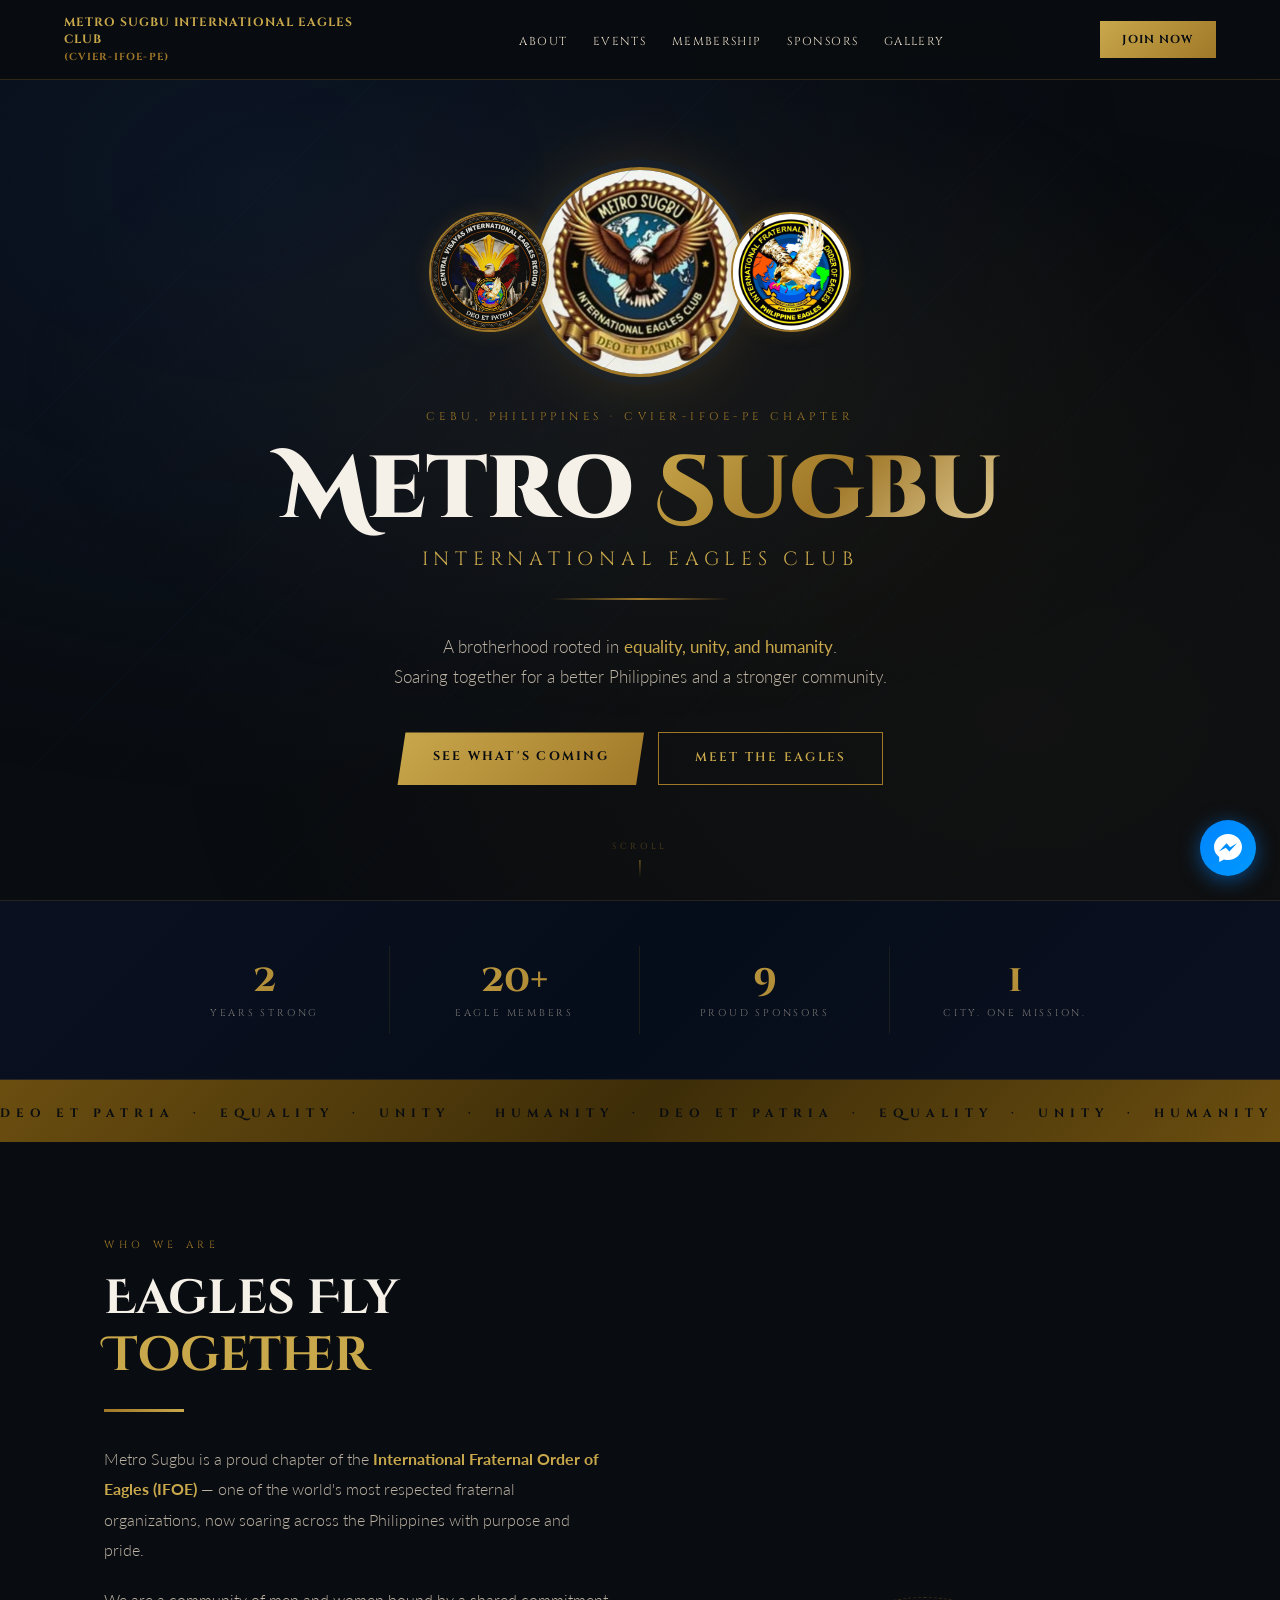
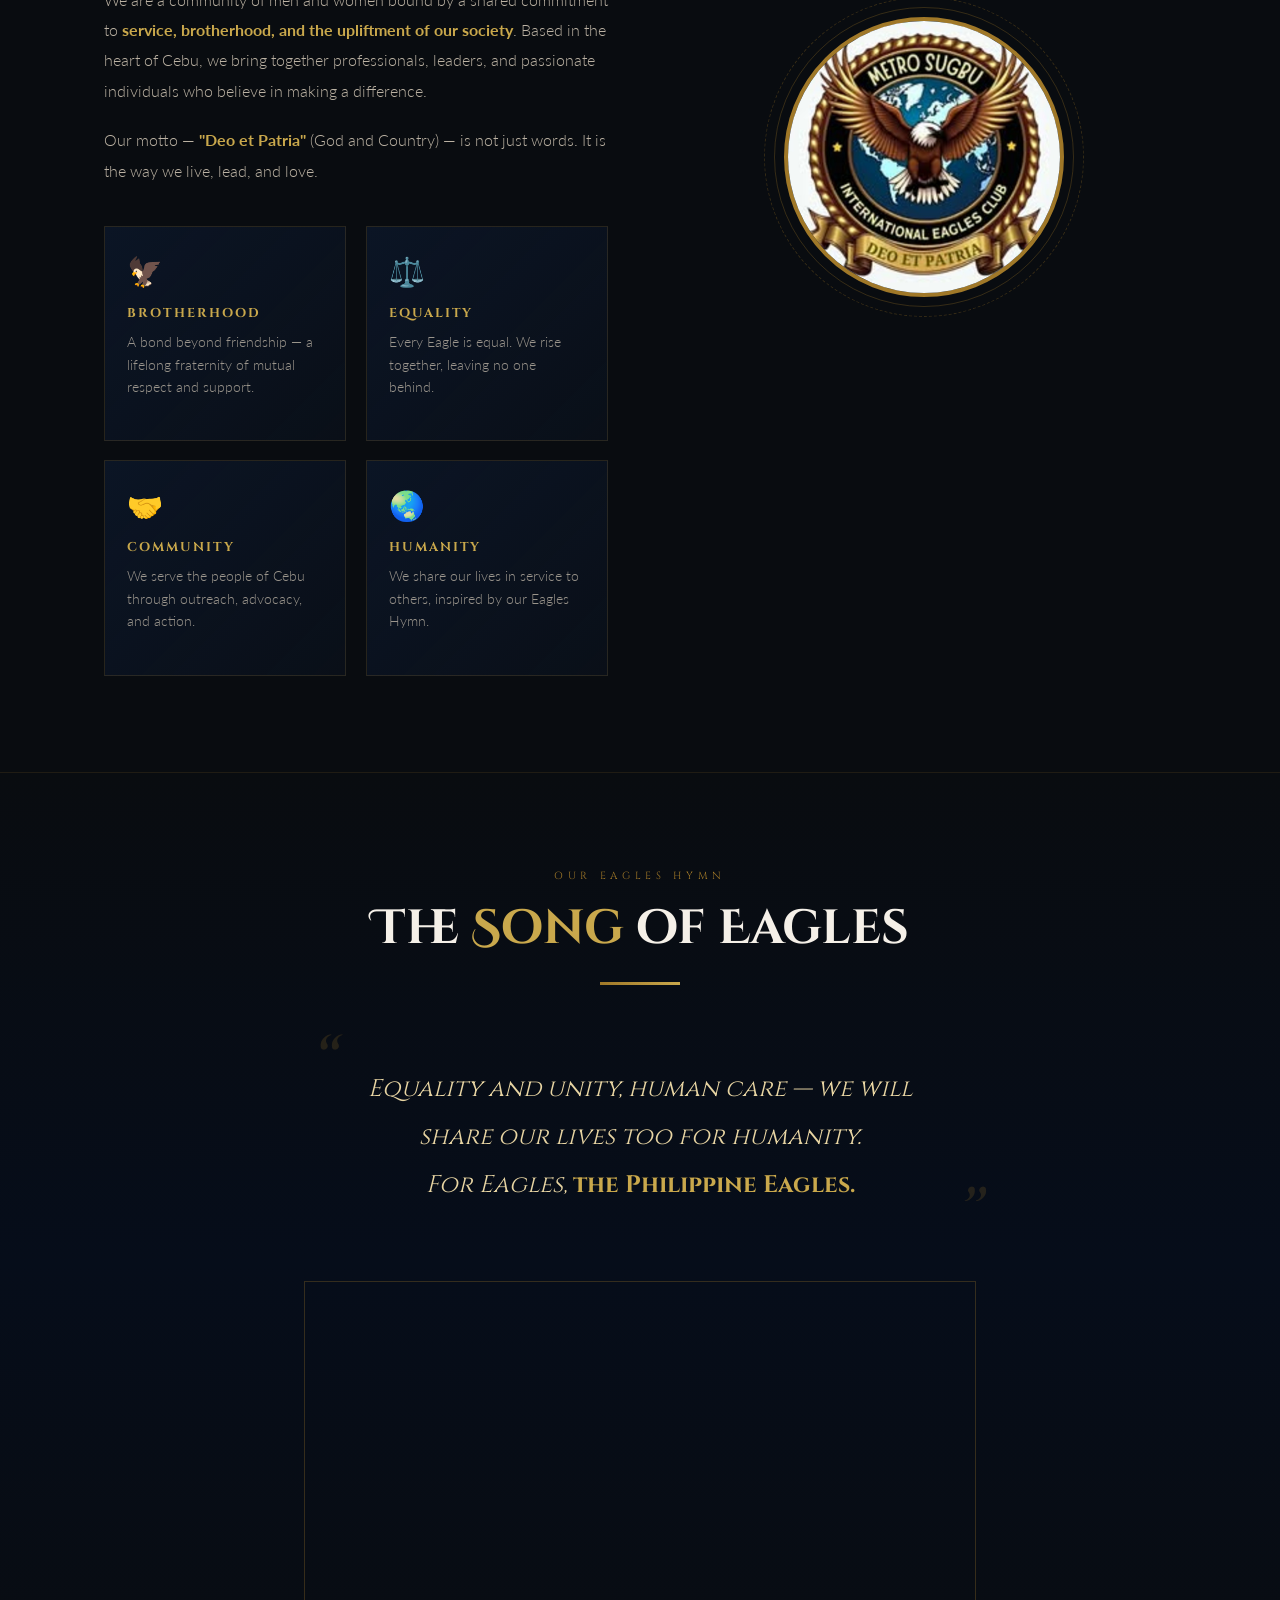
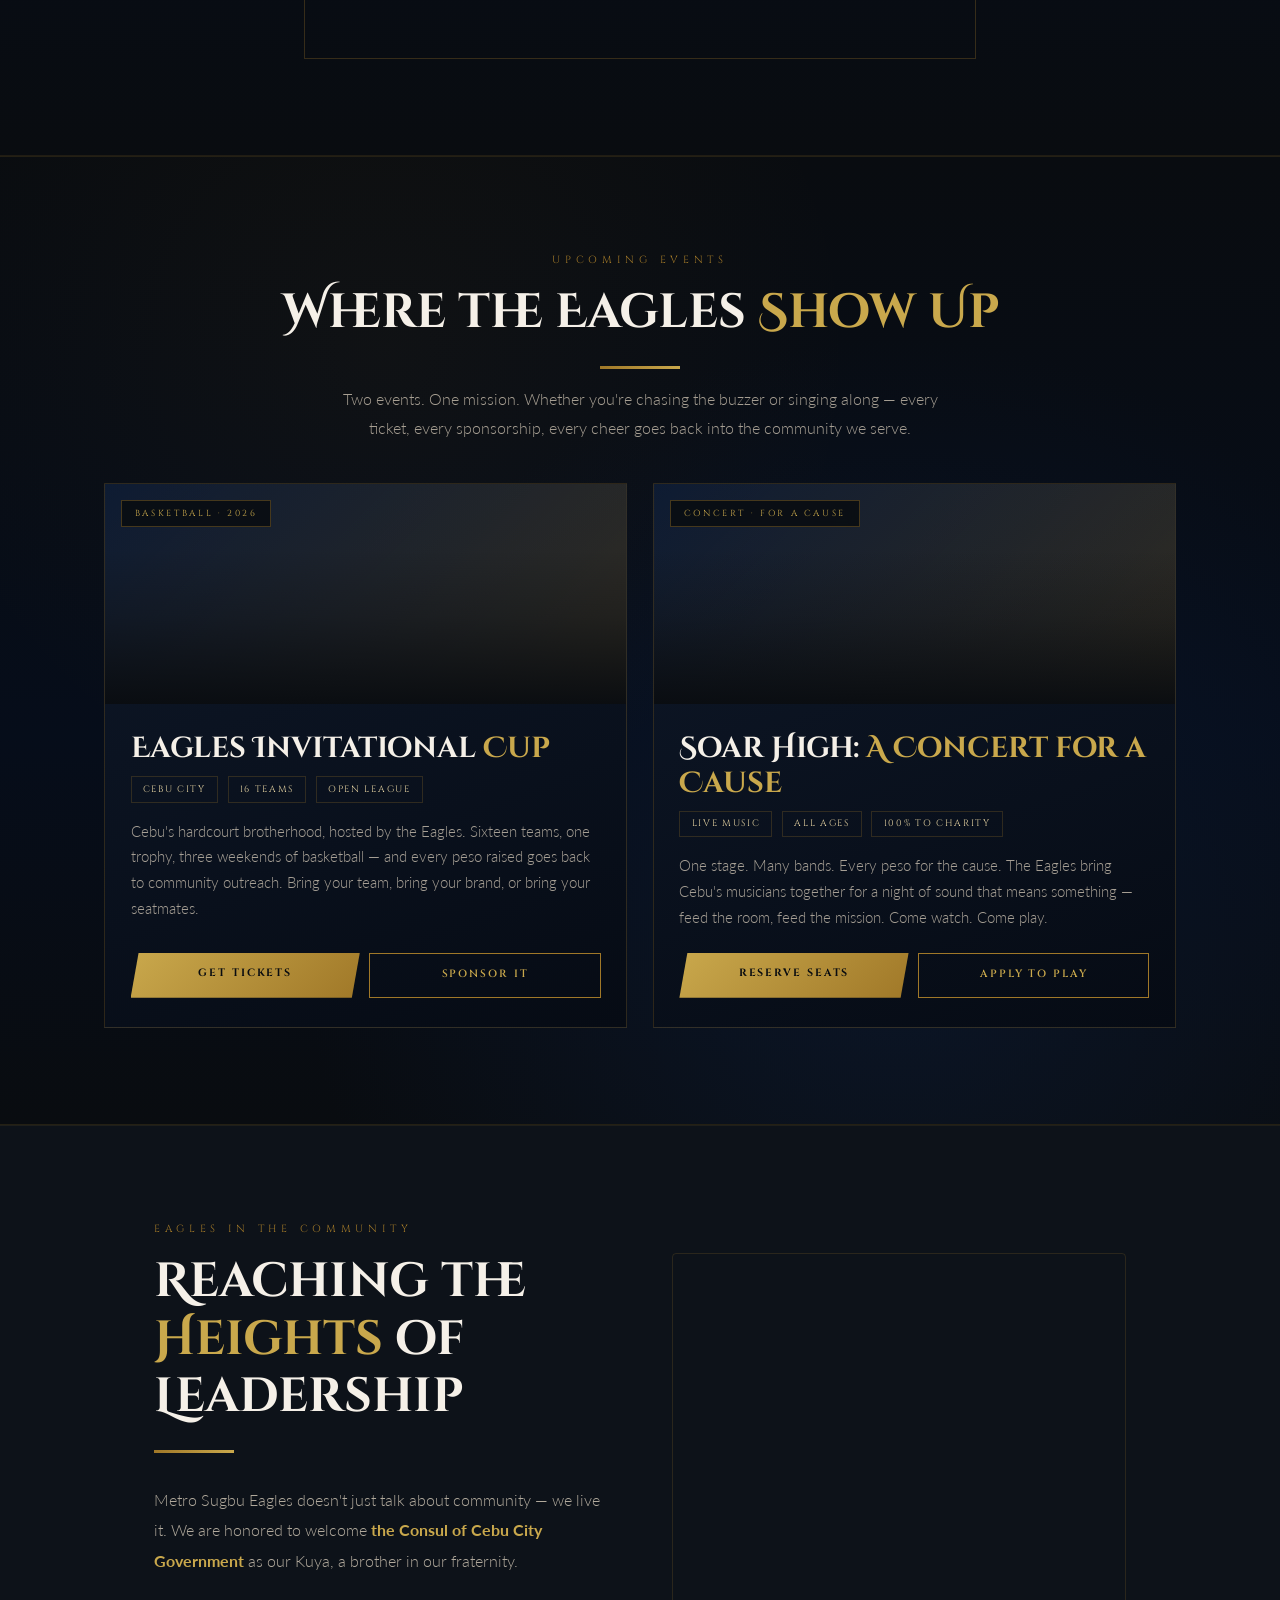
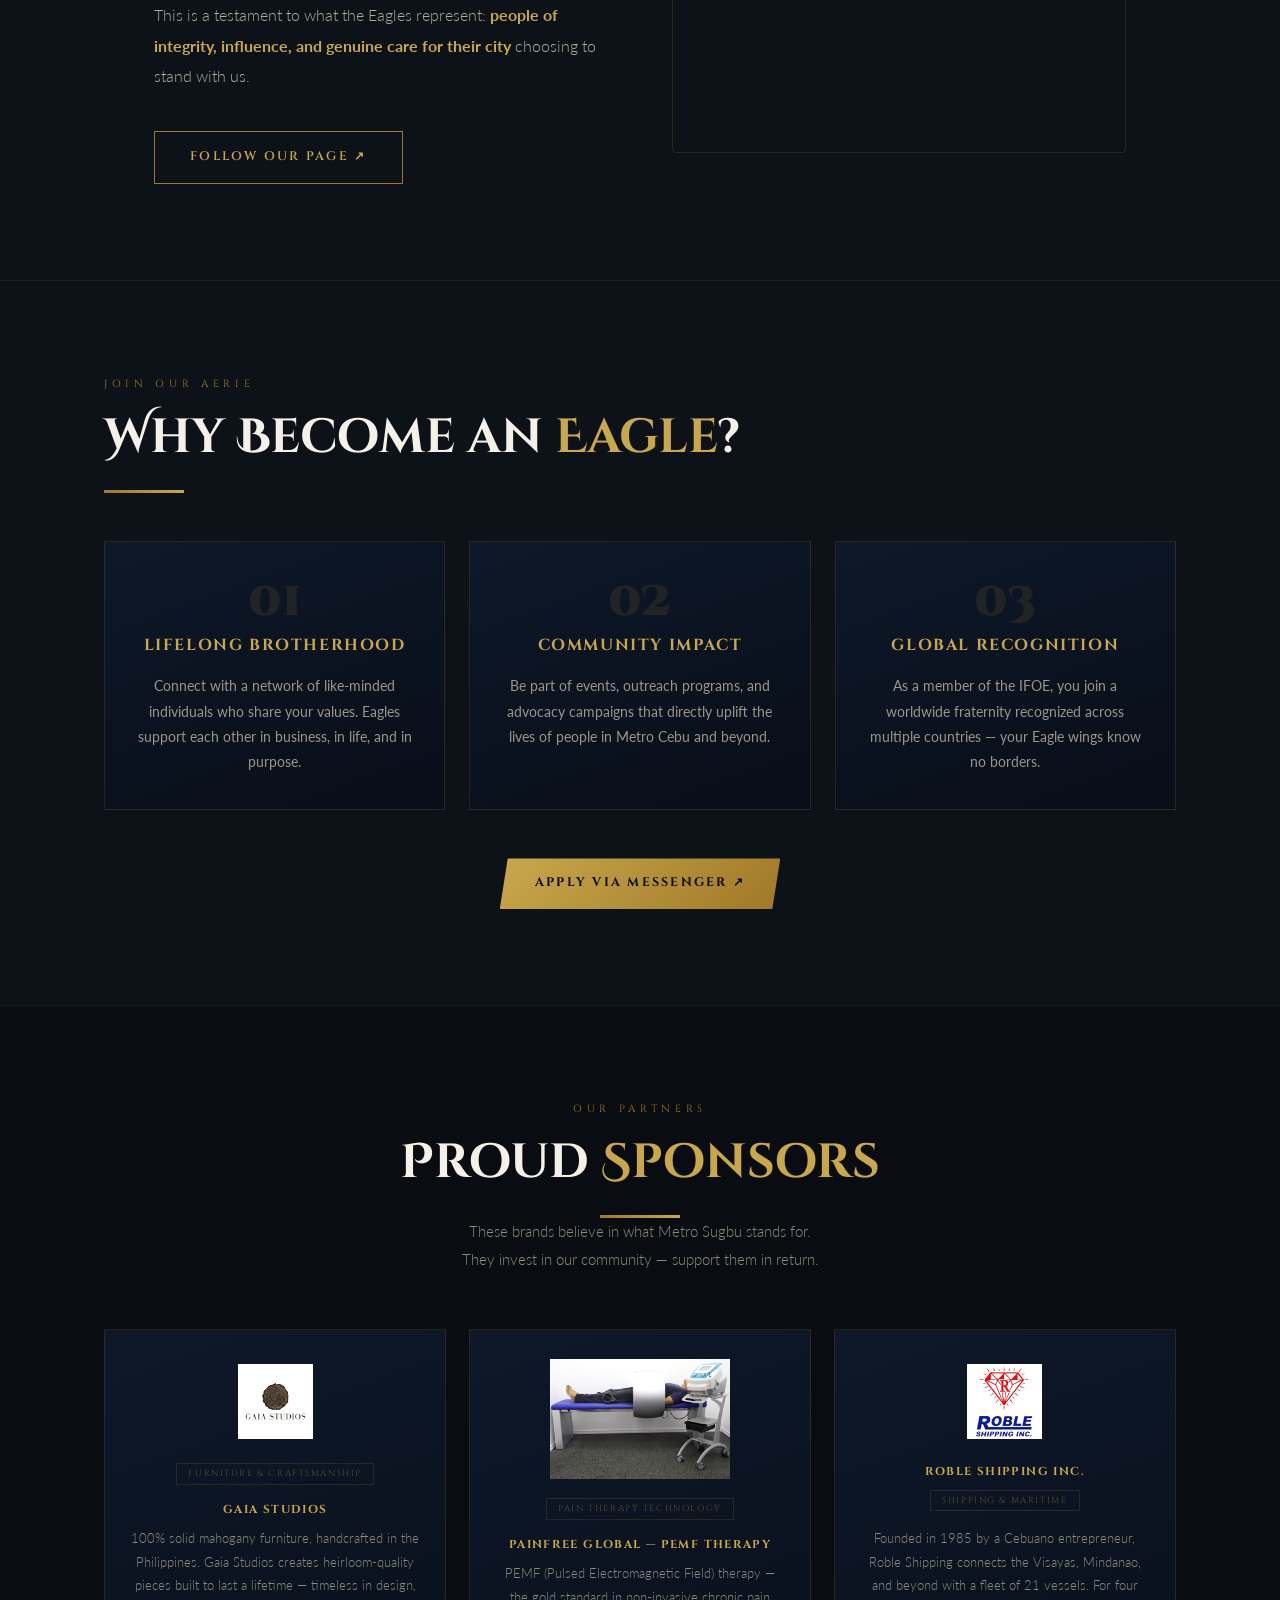
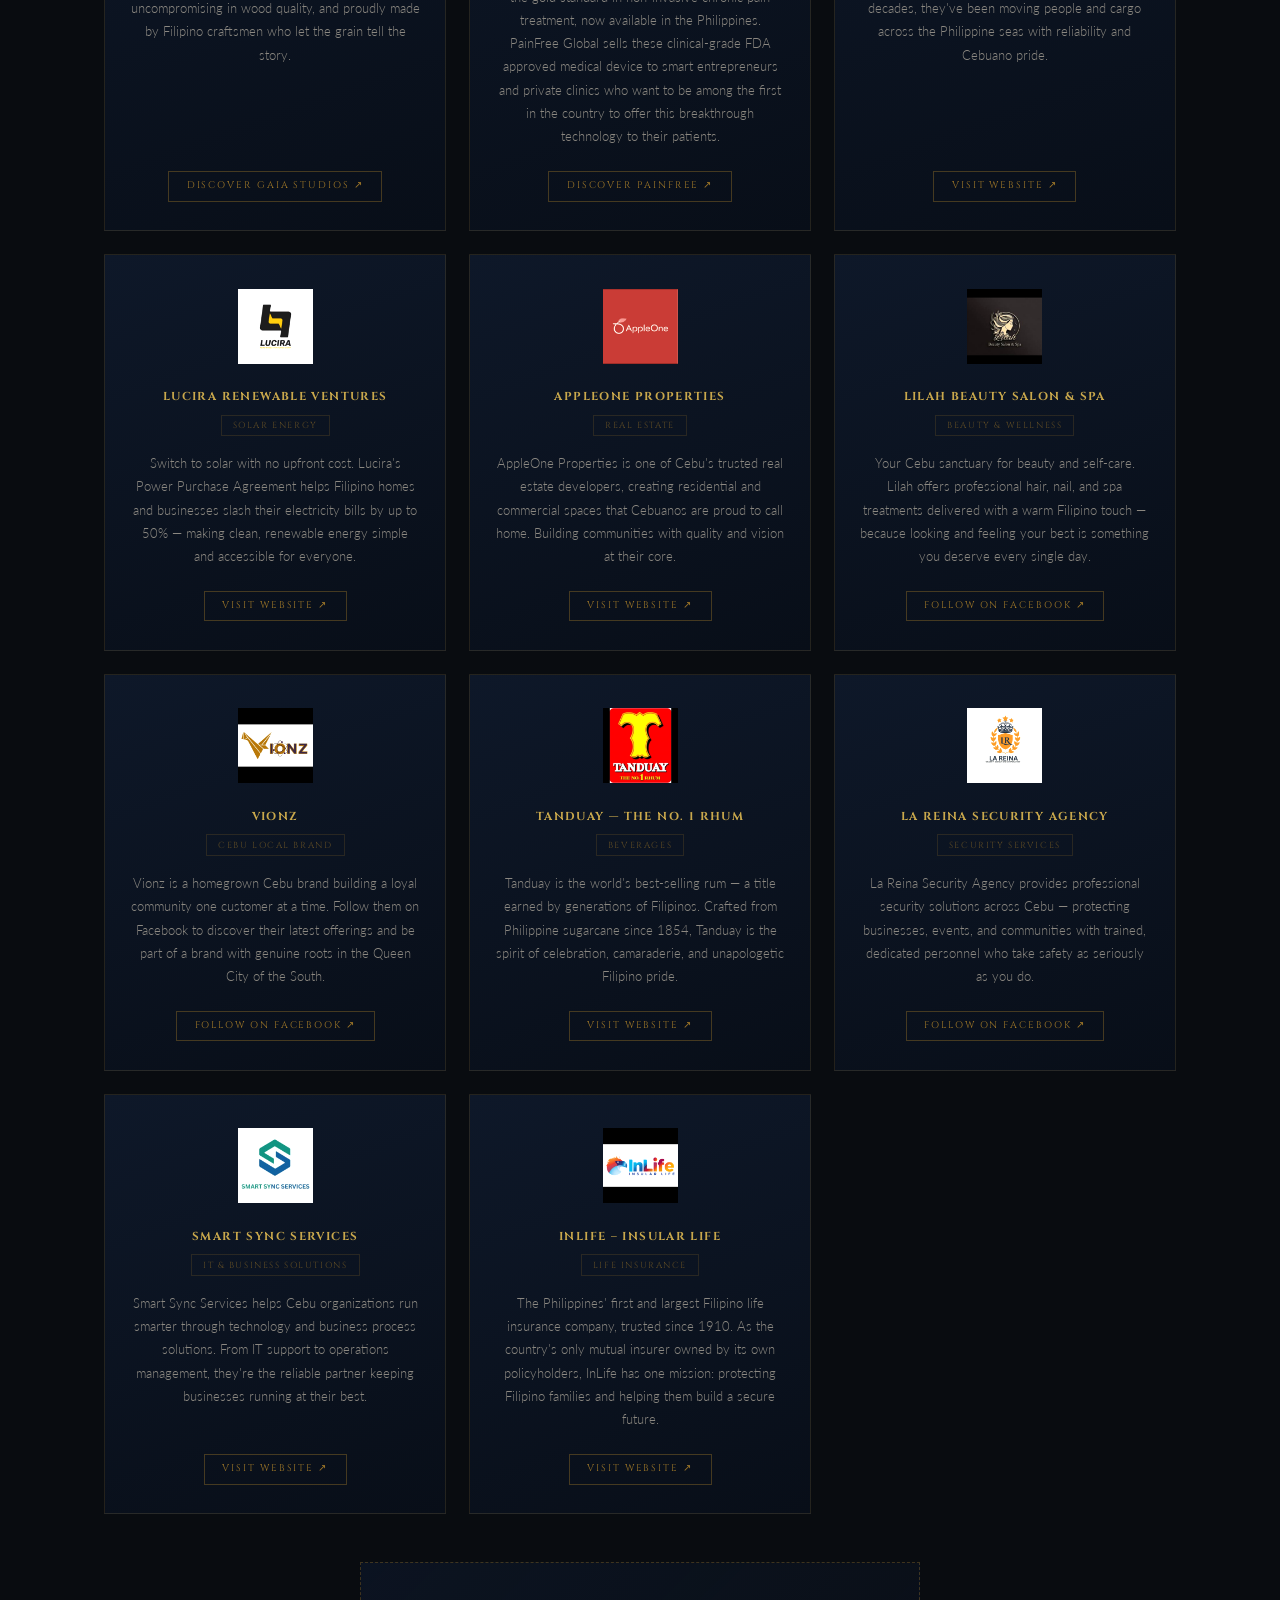
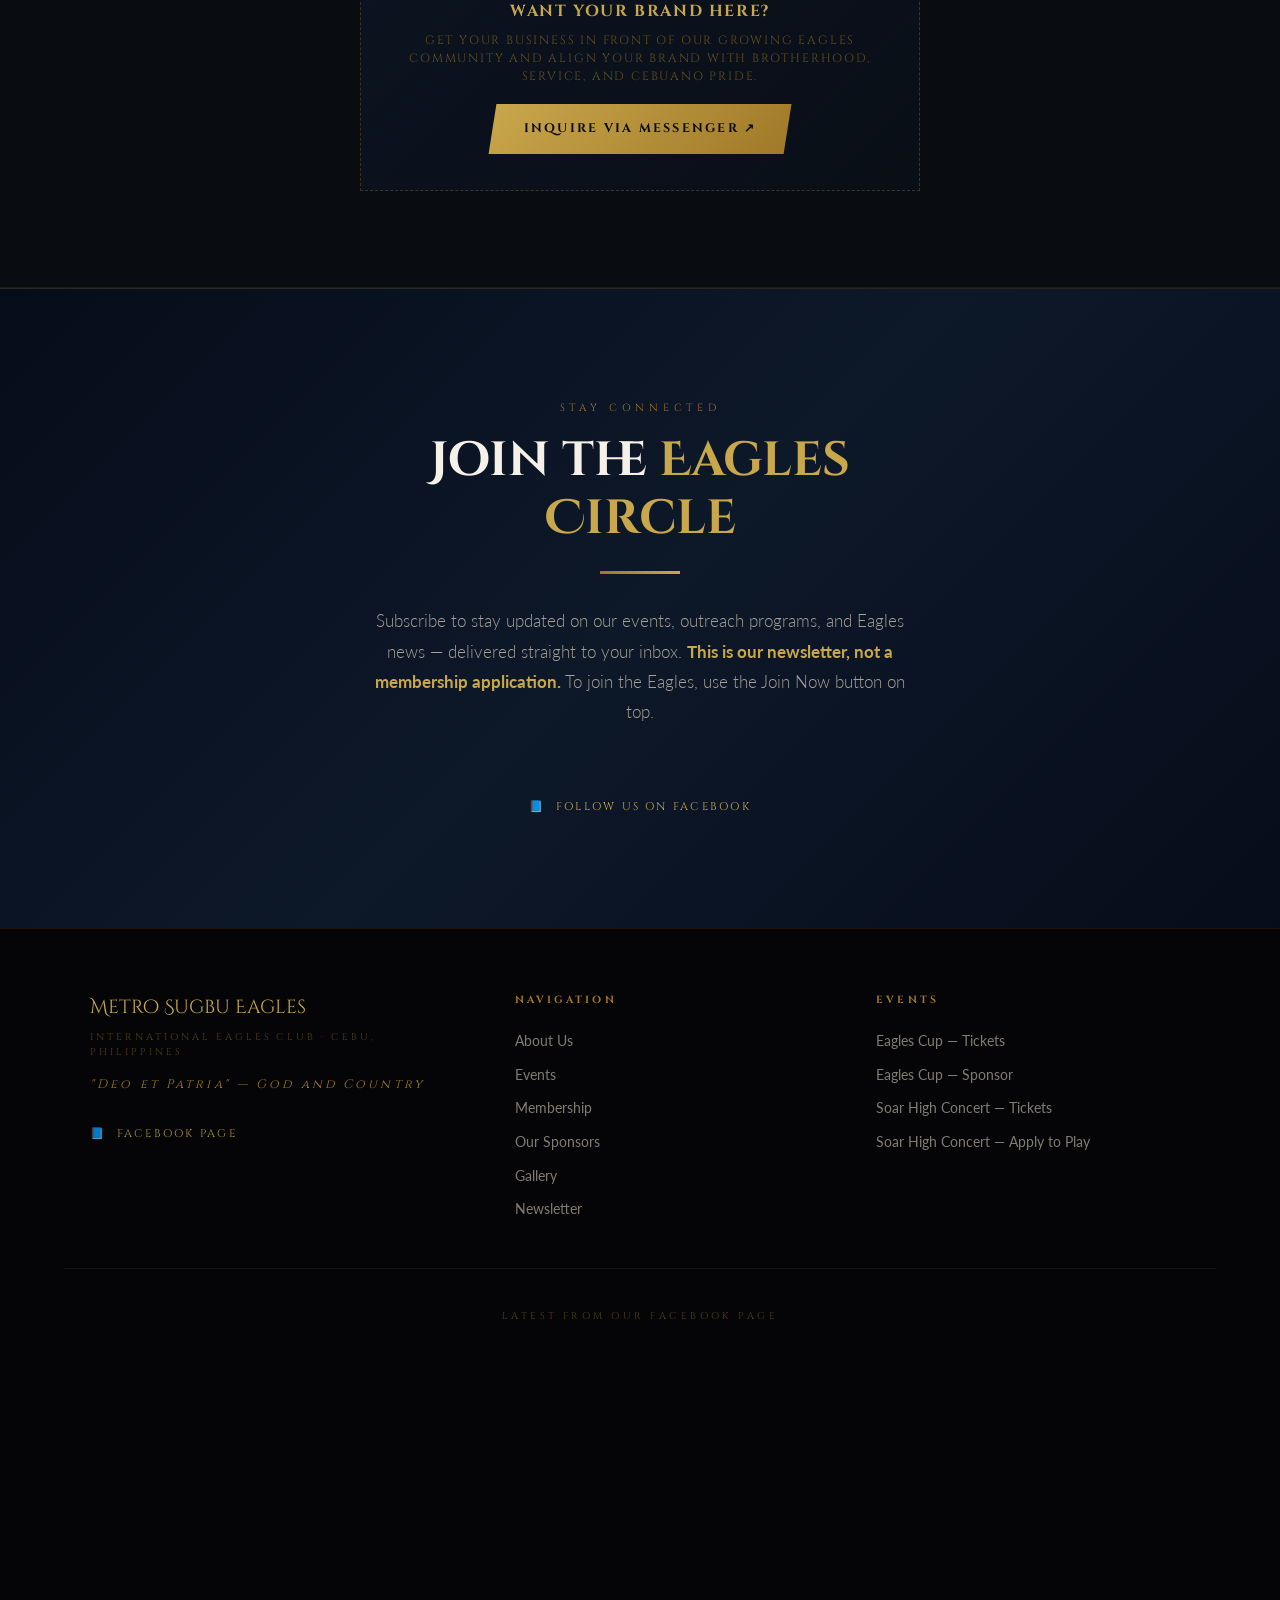
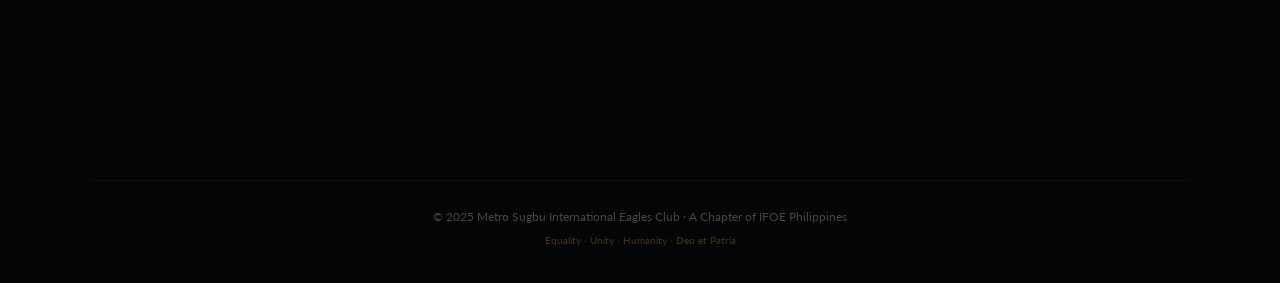
==== commit 3c113c37: "Redesign mobile/desktop layout and connect metrosugbu.com domain - wrangler.jsonc: add routes for me" ====
--- a/index.html
+++ b/index.html
@@ -62,8 +62,9 @@
     border-bottom: 1px solid rgba(160,120,40,0.25); backdrop-filter: blur(12px); -webkit-backdrop-filter: blur(12px);
     min-height: var(--nav-h);
   }
-  .nav-logo { font-family: 'Cinzel', serif; font-size: clamp(0.55rem, 1.2vw, 0.72rem); font-weight: 700; color: var(--gold-light); letter-spacing: 0.08em; text-transform: uppercase; text-decoration: none; line-height: 1.4; max-width: 320px; }
+  .nav-logo { font-family: 'Cinzel', serif; font-size: clamp(0.68rem, 1.2vw, 0.75rem); font-weight: 700; color: var(--gold-light); letter-spacing: 0.08em; text-transform: uppercase; text-decoration: none; line-height: 1.4; max-width: 300px; }
   .nav-logo .nav-logo-acronym { font-size: 0.85em; color: var(--gold); letter-spacing: 0.12em; }
+  .nav-logo-abbr { display: none; }
   .nav-links { display: flex; gap: 1.6rem; list-style: none; align-items: center; }
   .nav-links a { font-family: 'Cinzel', serif; font-size: 0.72rem; letter-spacing: 0.12em; color: var(--cream); text-decoration: none; text-transform: uppercase; transition: color 0.3s; padding: 0.4rem 0; position: relative; }
   .nav-links a::after { content: ''; position: absolute; left: 0; right: 0; bottom: 0; height: 1px; background: var(--gold-light); transform: scaleX(0); transition: transform 0.3s; transform-origin: center; }
@@ -100,7 +101,8 @@
 
   /* HERO */
   .hero { min-height: 100vh; min-height: 100svh; display: flex; flex-direction: column; align-items: center; justify-content: center; text-align: center; padding: calc(var(--nav-h) + 3rem) 5% 4rem; position: relative; overflow: hidden; }
-  .hero-bg-lines { position: absolute; inset: 0; background-image: repeating-linear-gradient(-45deg, transparent, transparent 60px, rgba(14,30,58,0.15) 60px, rgba(14,30,58,0.15) 61px); pointer-events: none; }
+  .hero-bg-lines { position: absolute; inset: 0; background-image: repeating-linear-gradient(-45deg, transparent, transparent 60px, rgba(14,30,58,0.12) 60px, rgba(14,30,58,0.12) 61px); pointer-events: none; }
+  .hero-bg-glow { position: absolute; inset: 0; background: radial-gradient(ellipse 70% 55% at 50% 42%, rgba(160,120,40,0.08) 0%, transparent 70%); pointer-events: none; }
   .emblem-cluster { display: flex; align-items: center; justify-content: center; margin-bottom: 2rem; }
   .hero-emblem { width: clamp(140px, 26vw, 210px); height: clamp(140px, 26vw, 210px); border-radius: 50%; border: 3px solid var(--gold); box-shadow: 0 0 0 8px rgba(14,30,58,0.4), 0 0 60px rgba(160,120,40,0.25); animation: glowPulse 3s ease-in-out infinite; object-fit: cover; flex-shrink: 0; }
   @keyframes glowPulse {
@@ -131,9 +133,10 @@
   .btn-secondary:hover { background: rgba(160,120,40,0.1); color: var(--white); }
 
   /* STATS */
-  .stats-bar { background: linear-gradient(135deg, #0A1020, #060D1A, #0A1020); border-top: 1px solid rgba(160,120,40,0.2); border-bottom: 1px solid rgba(160,120,40,0.2); padding: 2.2rem 5%; }
-  .stats-grid { max-width: 900px; margin: 0 auto; display: grid; grid-template-columns: repeat(4, 1fr); gap: 1rem; text-align: center; }
-  .stat-item { padding: 0.5rem; }
+  .stats-bar { background: linear-gradient(135deg, #0A1020, #060D1A, #0A1020); border-top: 1px solid rgba(160,120,40,0.2); border-bottom: 1px solid rgba(160,120,40,0.2); padding: 2.8rem 5%; }
+  .stats-grid { max-width: 1000px; margin: 0 auto; display: grid; grid-template-columns: repeat(4, 1fr); gap: 0; text-align: center; }
+  .stat-item { padding: 0.8rem 1rem; border-right: 1px solid rgba(160,120,40,0.15); }
+  .stat-item:last-child { border-right: none; }
   .stat-number { font-family: 'Cinzel Decorative', serif; font-size: clamp(1.7rem, 3vw, 2.5rem); font-weight: 700; background: linear-gradient(135deg, var(--gold-light), var(--gold)); -webkit-background-clip: text; -webkit-text-fill-color: transparent; background-clip: text; line-height: 1.1; margin-bottom: 0.4rem; }
   .stat-label { font-family: 'Cinzel', serif; font-size: clamp(0.55rem, 1vw, 0.62rem); letter-spacing: 0.28em; color: rgba(232,220,200,0.5); text-transform: uppercase; line-height: 1.4; }
 
@@ -295,6 +298,8 @@
     .nav-links { display: none; }
     .nav-cta { display: none; }
     .nav-toggle { display: flex; }
+    .nav-logo-full { display: none; }
+    .nav-logo-abbr { display: inline; }
     .about-grid { grid-template-columns: 1fr; }
     .about-visual { order: -1; }
     .about-emblem-wrap { width: 240px; height: 240px; margin: 0 auto; }
@@ -305,21 +310,44 @@
     .events-grid { grid-template-columns: 1fr; }
     .fb-post-inner { grid-template-columns: 1fr; }
     .footer-grid { grid-template-columns: 1fr; gap: 2.5rem; }
-    .stats-grid { grid-template-columns: repeat(2, 1fr); gap: 1.5rem; }
+    .stats-grid { grid-template-columns: repeat(2, 1fr); gap: 0; }
+    .stat-item { border-right: none; }
+    .stat-item:nth-child(odd) { border-right: 1px solid rgba(160,120,40,0.15); }
+    .stat-item:nth-child(1), .stat-item:nth-child(2) { border-bottom: 1px solid rgba(160,120,40,0.1); padding-bottom: 1.2rem; }
+    .stat-item:nth-child(3), .stat-item:nth-child(4) { padding-top: 1.2rem; }
   }
   @media (max-width: 560px) {
     .about-values { grid-template-columns: 1fr; }
     .hero-cta-group { flex-direction: column; align-items: stretch; width: 100%; max-width: 320px; }
-    .hero-cta-group a { width: 100%; }
+    .hero-cta-group a { width: 100%; text-align: center; }
     .anthem-quote { padding: 1.5rem 0.5rem; }
     .anthem-quote::before { font-size: 3rem; }
     .anthem-quote::after { font-size: 3rem; bottom: -1rem; }
     .messenger-float { bottom: 1rem; right: 1rem; width: 52px; height: 52px; }
     .messenger-float svg { width: 24px; height: 24px; }
     .event-card { min-height: 0; }
-    .event-card-art { height: 180px; }
+    .event-card-art { height: 200px; }
     .stats-bar { padding: 1.6rem 5%; }
     .footer-fb iframe { width: 100% !important; }
+    .emblem-side { display: none; }
+    .hero-emblem { width: clamp(160px, 46vw, 200px); height: clamp(160px, 46vw, 200px); }
+    .sponsors-grid { grid-template-columns: 1fr 1fr; gap: 1rem; }
+    .event-card-body { padding: 1.4rem 1.2rem; }
+    .event-card-actions { flex-direction: column; }
+    .event-card .btn-primary, .event-card .btn-secondary { min-width: unset; flex: none; }
+    .membership-card { padding: 1.8rem 1.4rem; }
+  }
+  @media (max-width: 400px) {
+    .sponsors-grid { grid-template-columns: 1fr; }
+    .hero-title { font-size: clamp(1.8rem, 10vw, 2.5rem); }
+    .section-title { font-size: clamp(1.4rem, 8vw, 1.8rem); }
+    .hero-sub { letter-spacing: 0.15em; }
+    .nav-logo { font-size: 0.65rem; }
+  }
+  @media (min-width: 1400px) {
+    .section-inner { padding: clamp(5rem, 7vw, 7rem) 7%; }
+    .stats-bar { padding: 3rem 7%; }
+    .stats-grid { max-width: 1100px; }
   }
 </style>
 </head>
@@ -335,7 +363,7 @@
 
 <!-- NAV -->
 <nav>
-  <a href="#" class="nav-logo">Metro Sugbu International Eagles Club<br><span class="nav-logo-acronym">(CVIER-IFOE-PE)</span></a>
+  <a href="#" class="nav-logo"><span class="nav-logo-full">Metro Sugbu International Eagles Club</span><span class="nav-logo-abbr">Metro Sugbu Eagles</span><br><span class="nav-logo-acronym">(CVIER-IFOE-PE)</span></a>
   <ul class="nav-links">
     <li><a href="#about">About</a></li>
     <li><a href="#events">Events</a></li>
@@ -368,9 +396,10 @@
 <!-- HERO -->
 <section class="hero">
   <div class="hero-bg-lines"></div>
+  <div class="hero-bg-glow"></div>
   <div class="emblem-cluster">
     <img src="a7eb25d5-49bf-4eff-aa65-408bbb11330a.jpg" alt="Central Visayas Eagles Region" class="emblem-side emblem-left" />
-    <img src="Metro%20Sugbo%20Eagles.jpg" alt="Metro Sugbu Eagles Logo" class="hero-emblem" />
+    <img src="Metro%20Sugbo%20Eagles.jpg" alt="Metro Sugbu Eagles Logo" class="hero-emblem" loading="eager" fetchpriority="high" />
     <img src="1fb869a9-6c26-40ef-9f97-c5e33b5f50af.jpg" alt="CVIER-IFOE-PE Philippine Eagles" class="emblem-side emblem-right" />
   </div>
   <div class="hero-eyebrow">Cebu, Philippines · CVIER-IFOE-PE Chapter</div>
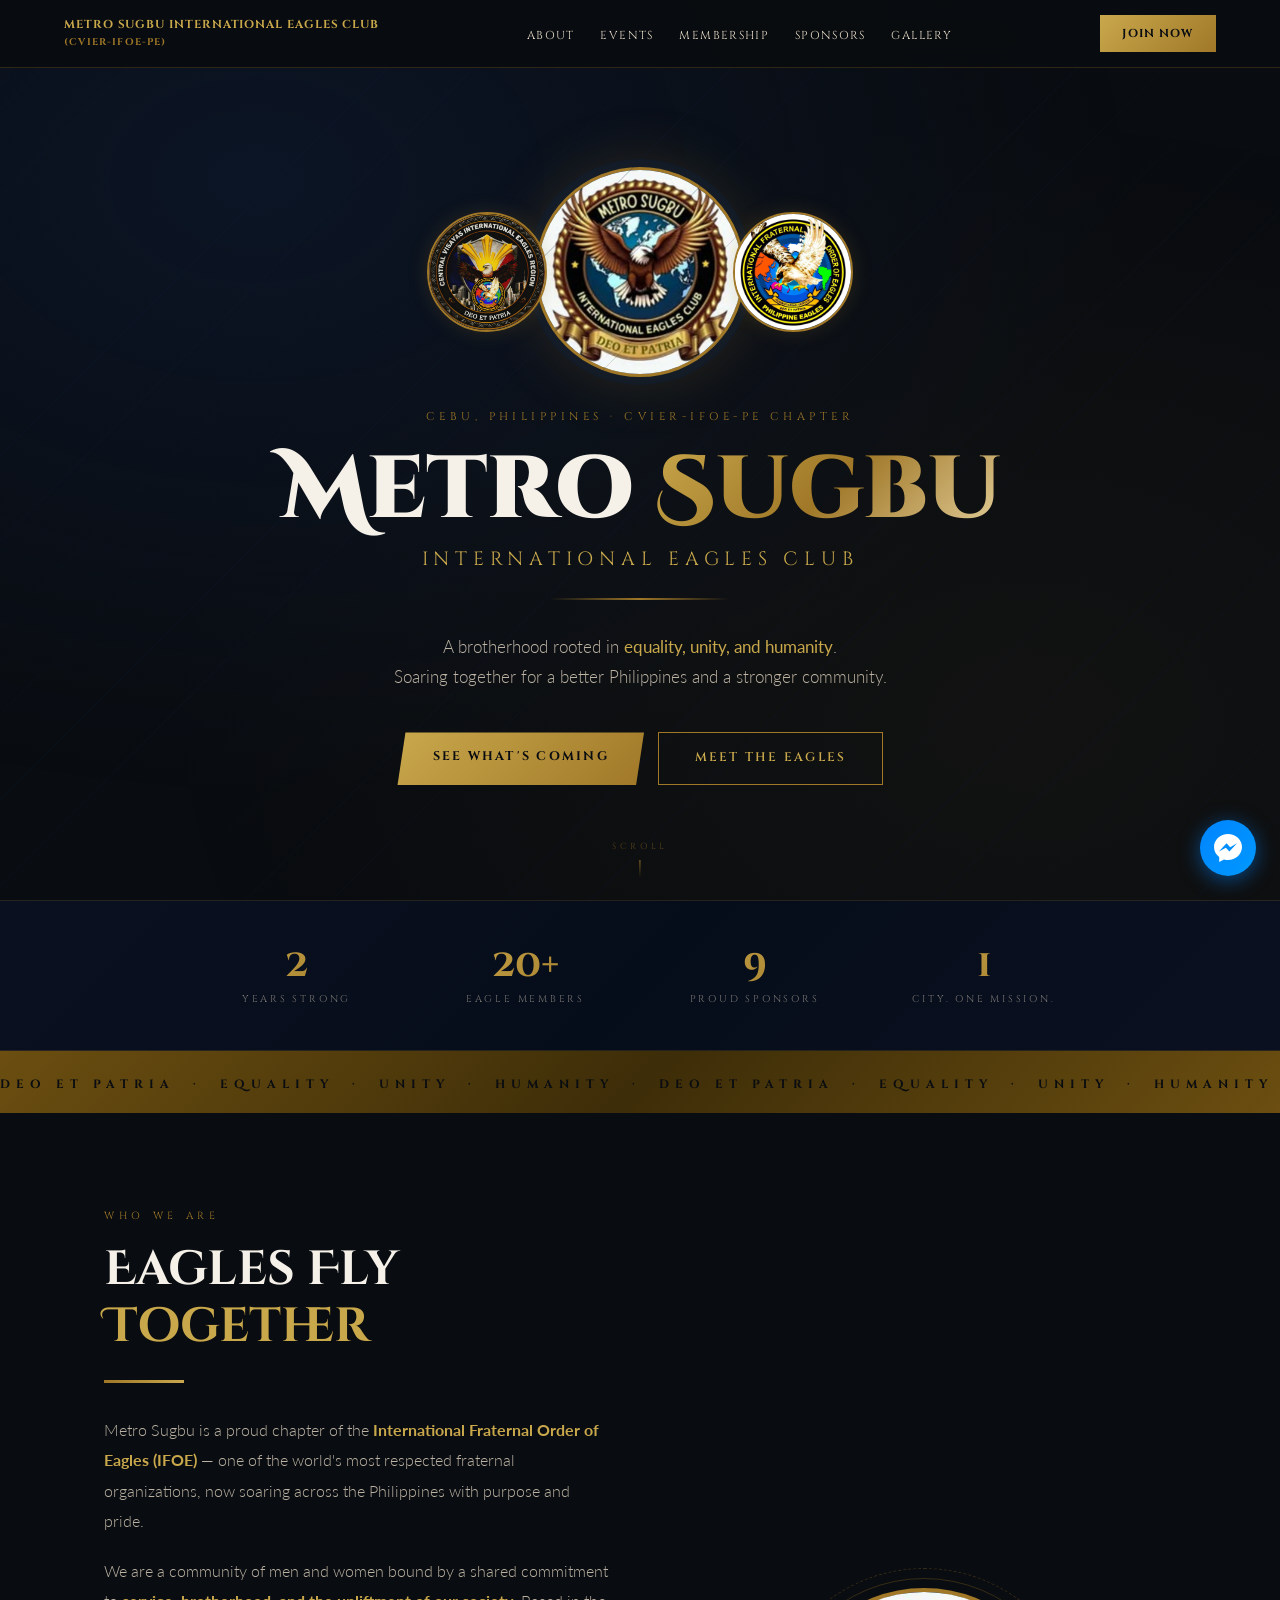
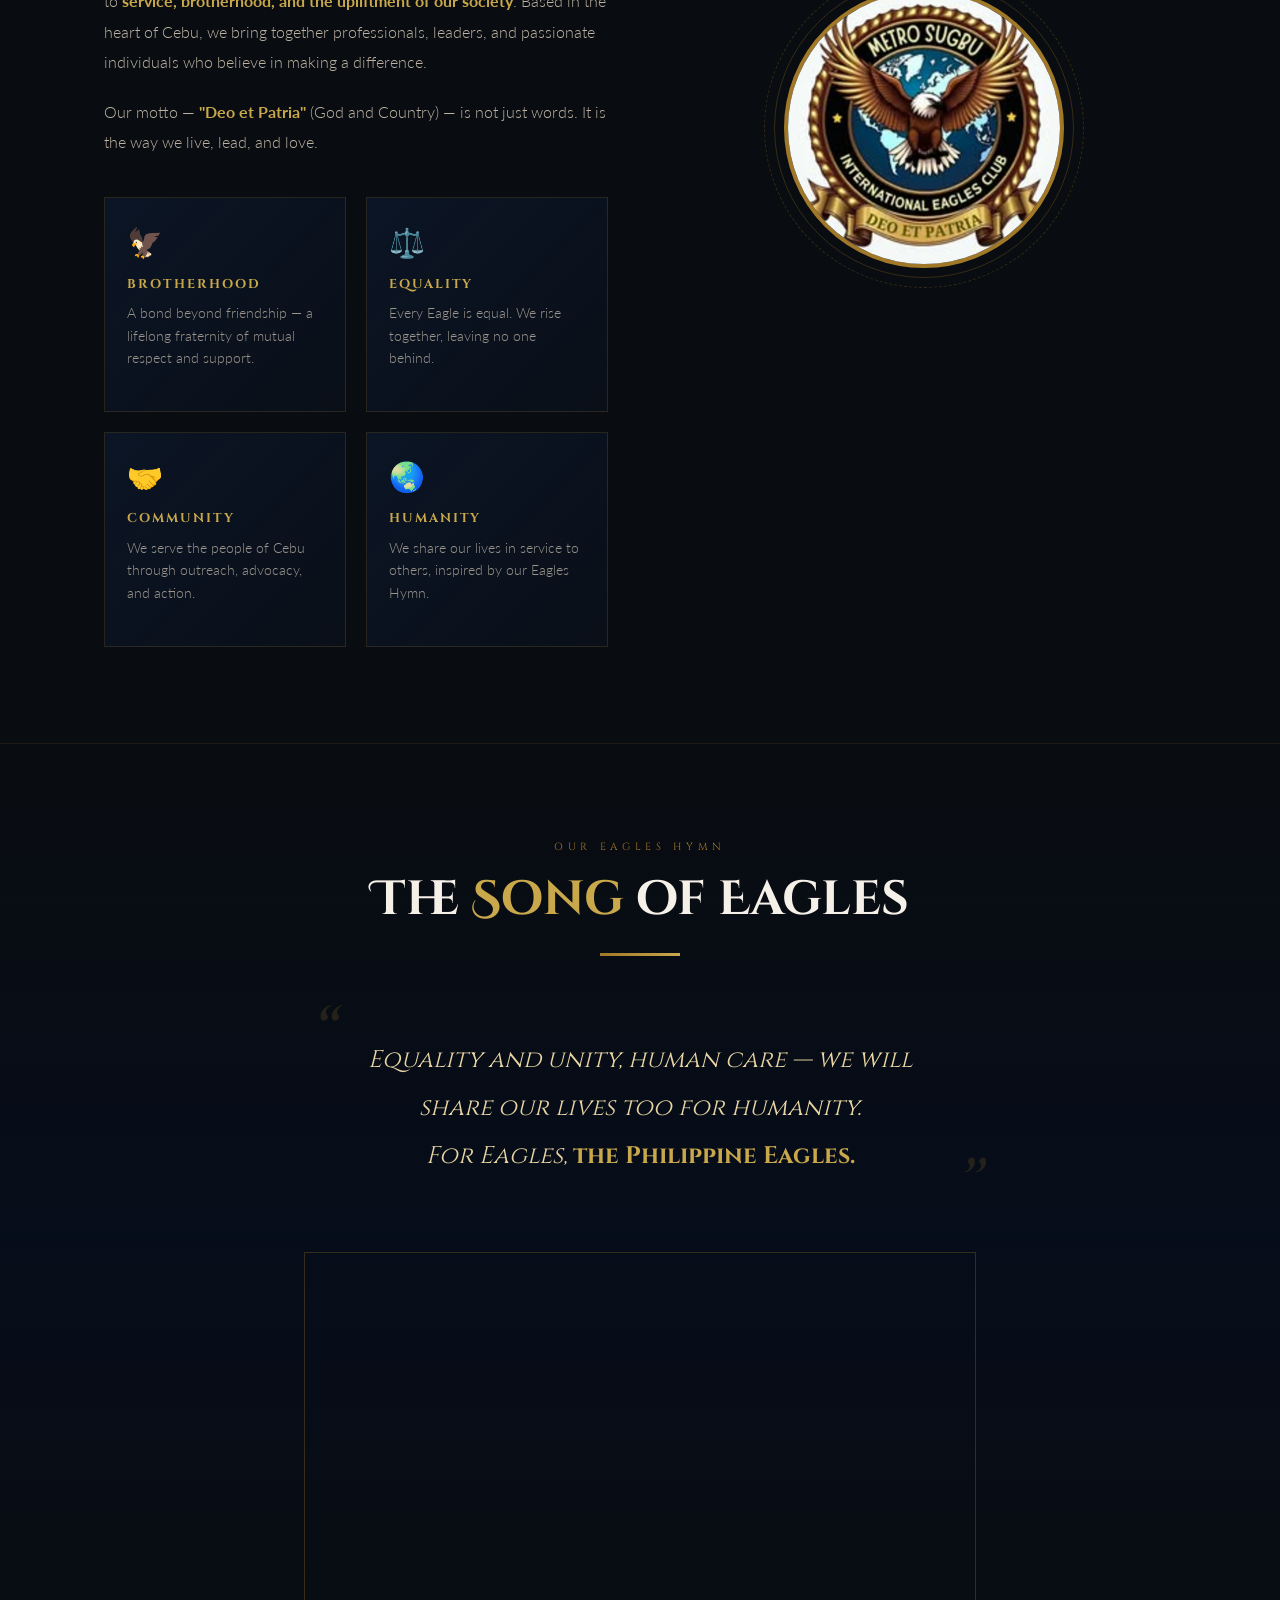
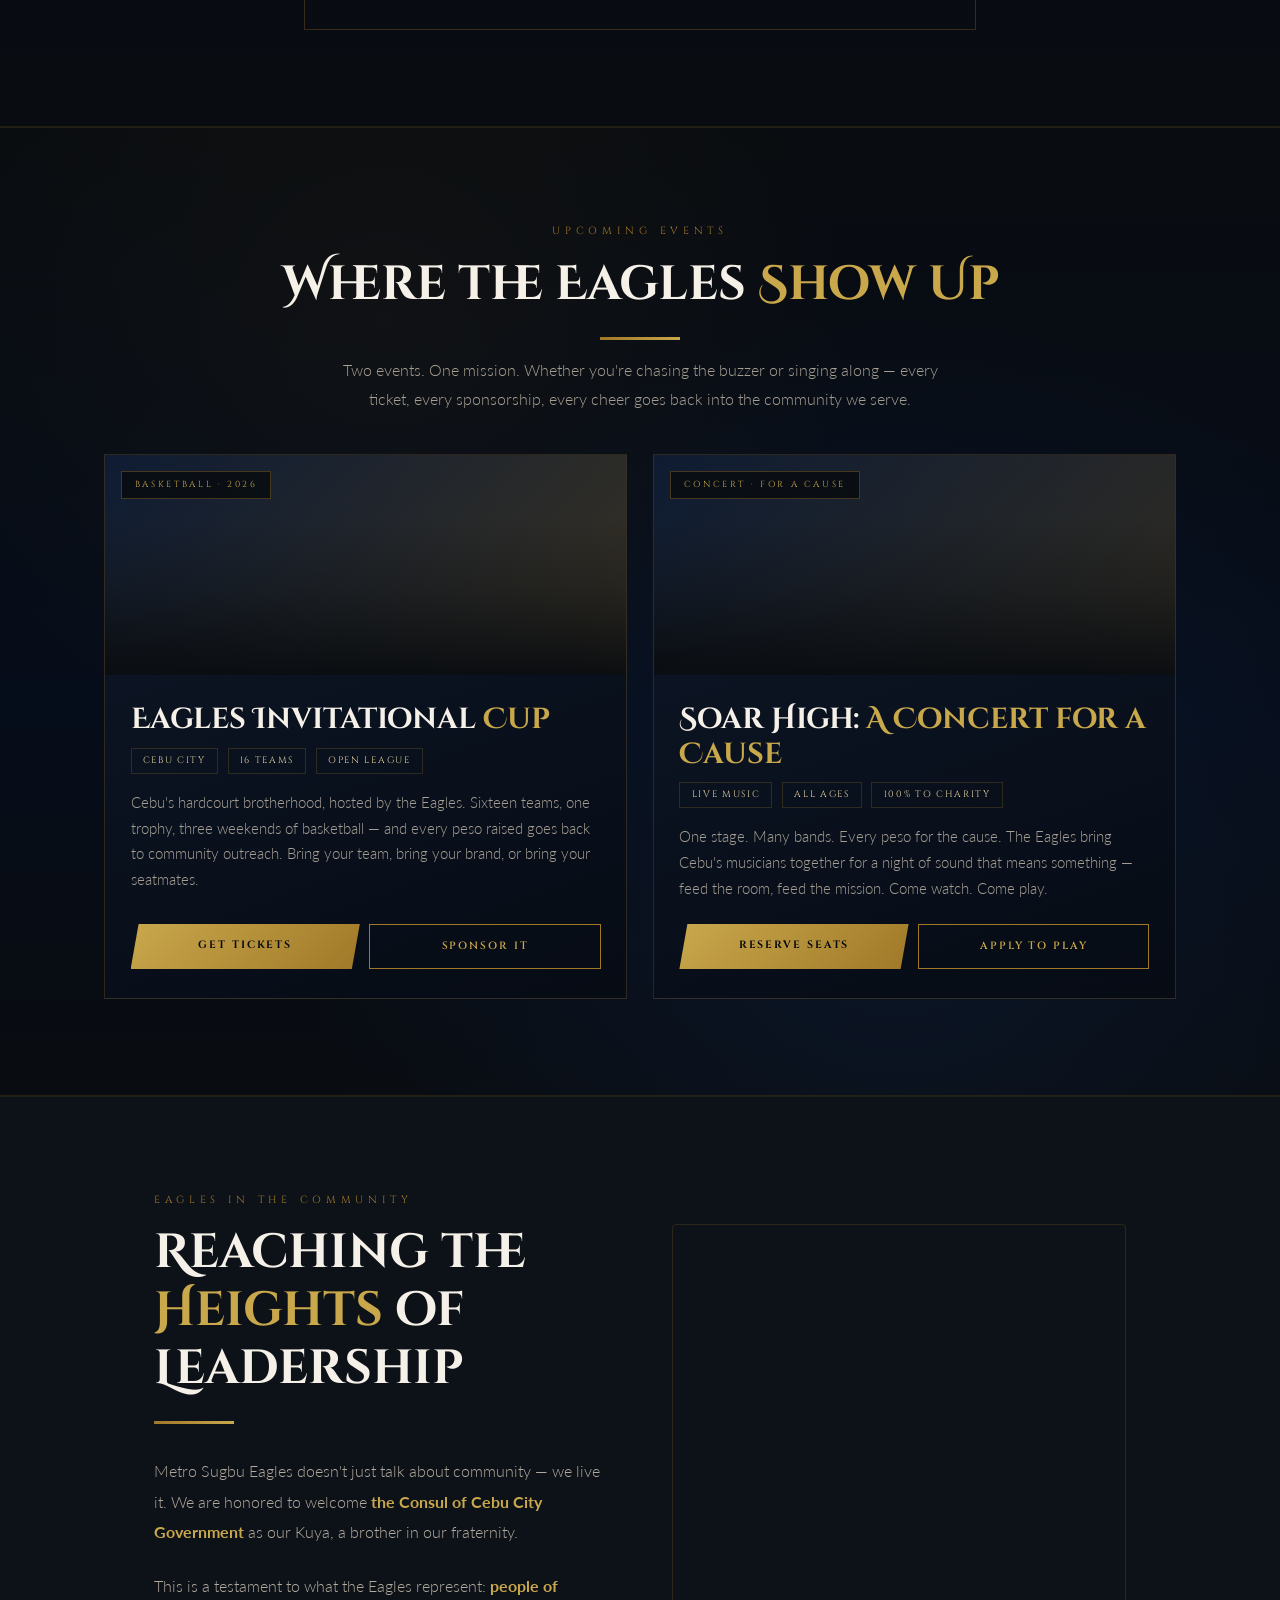
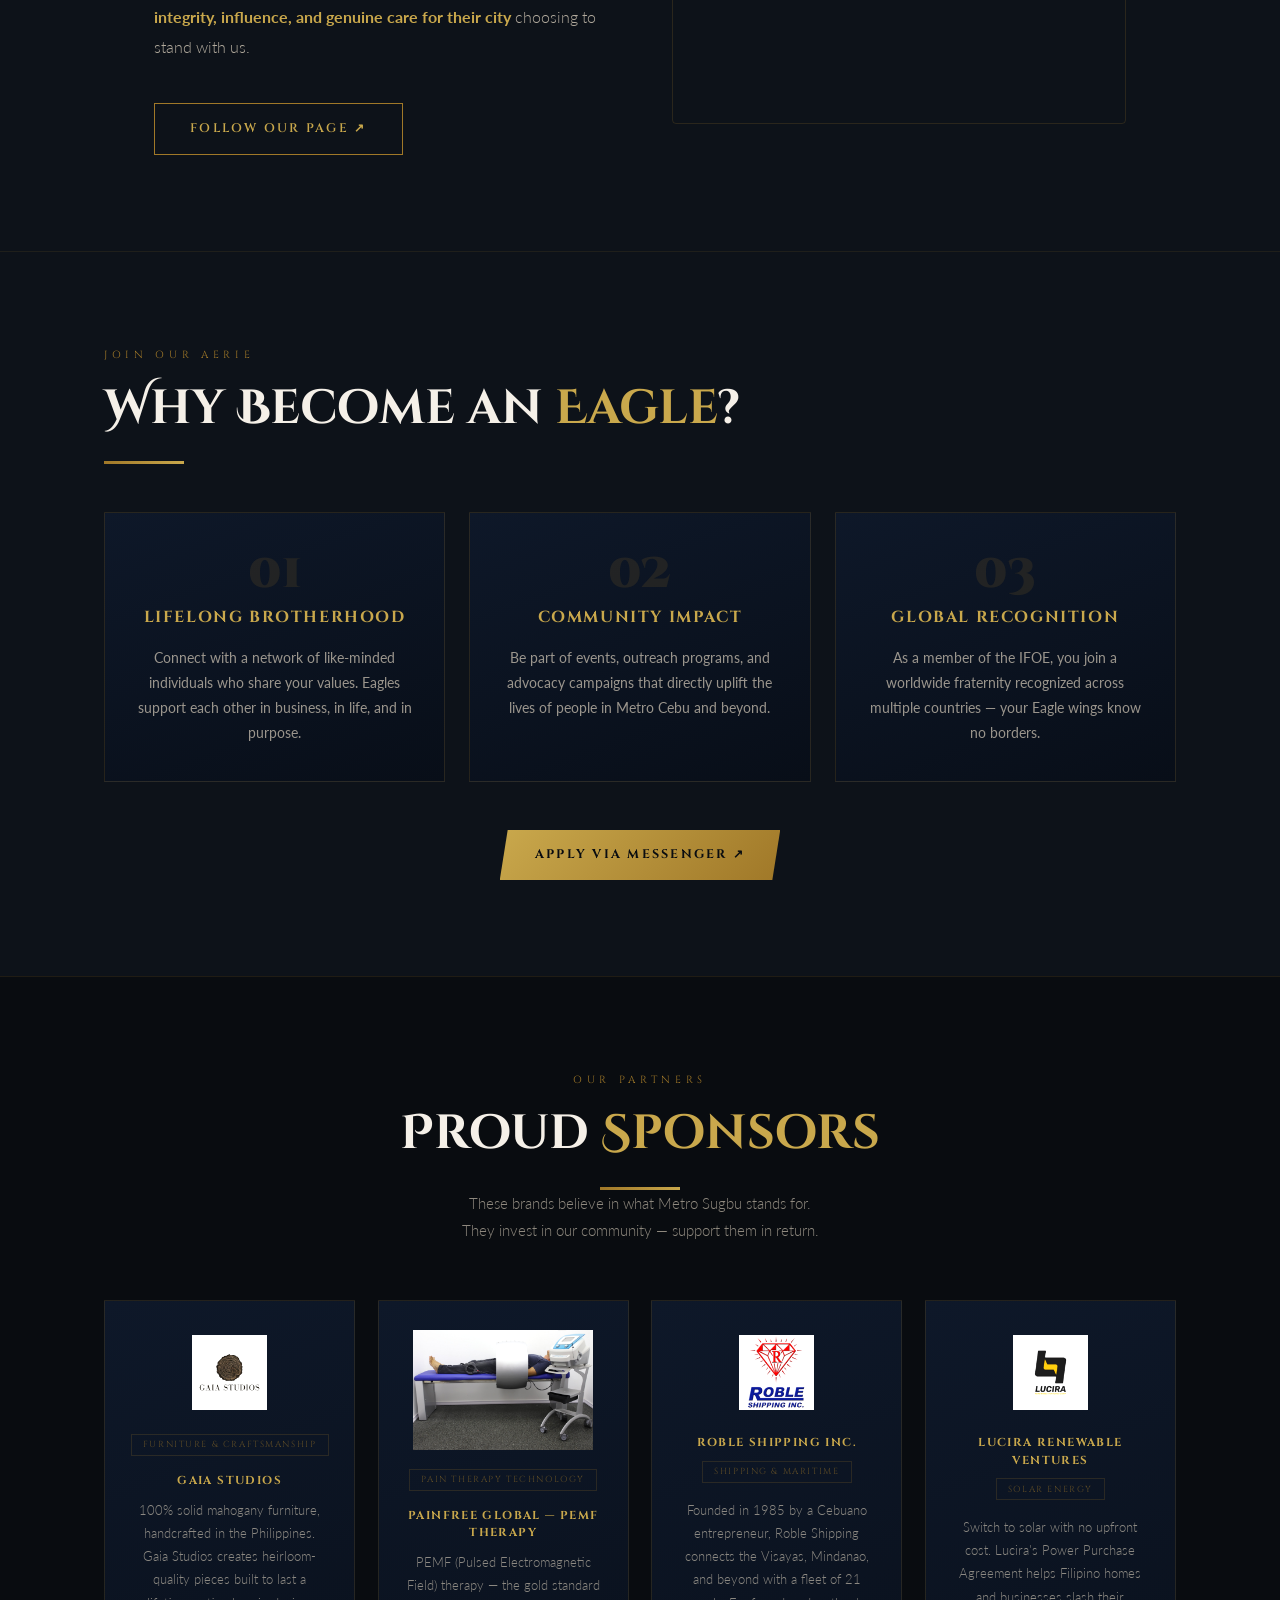
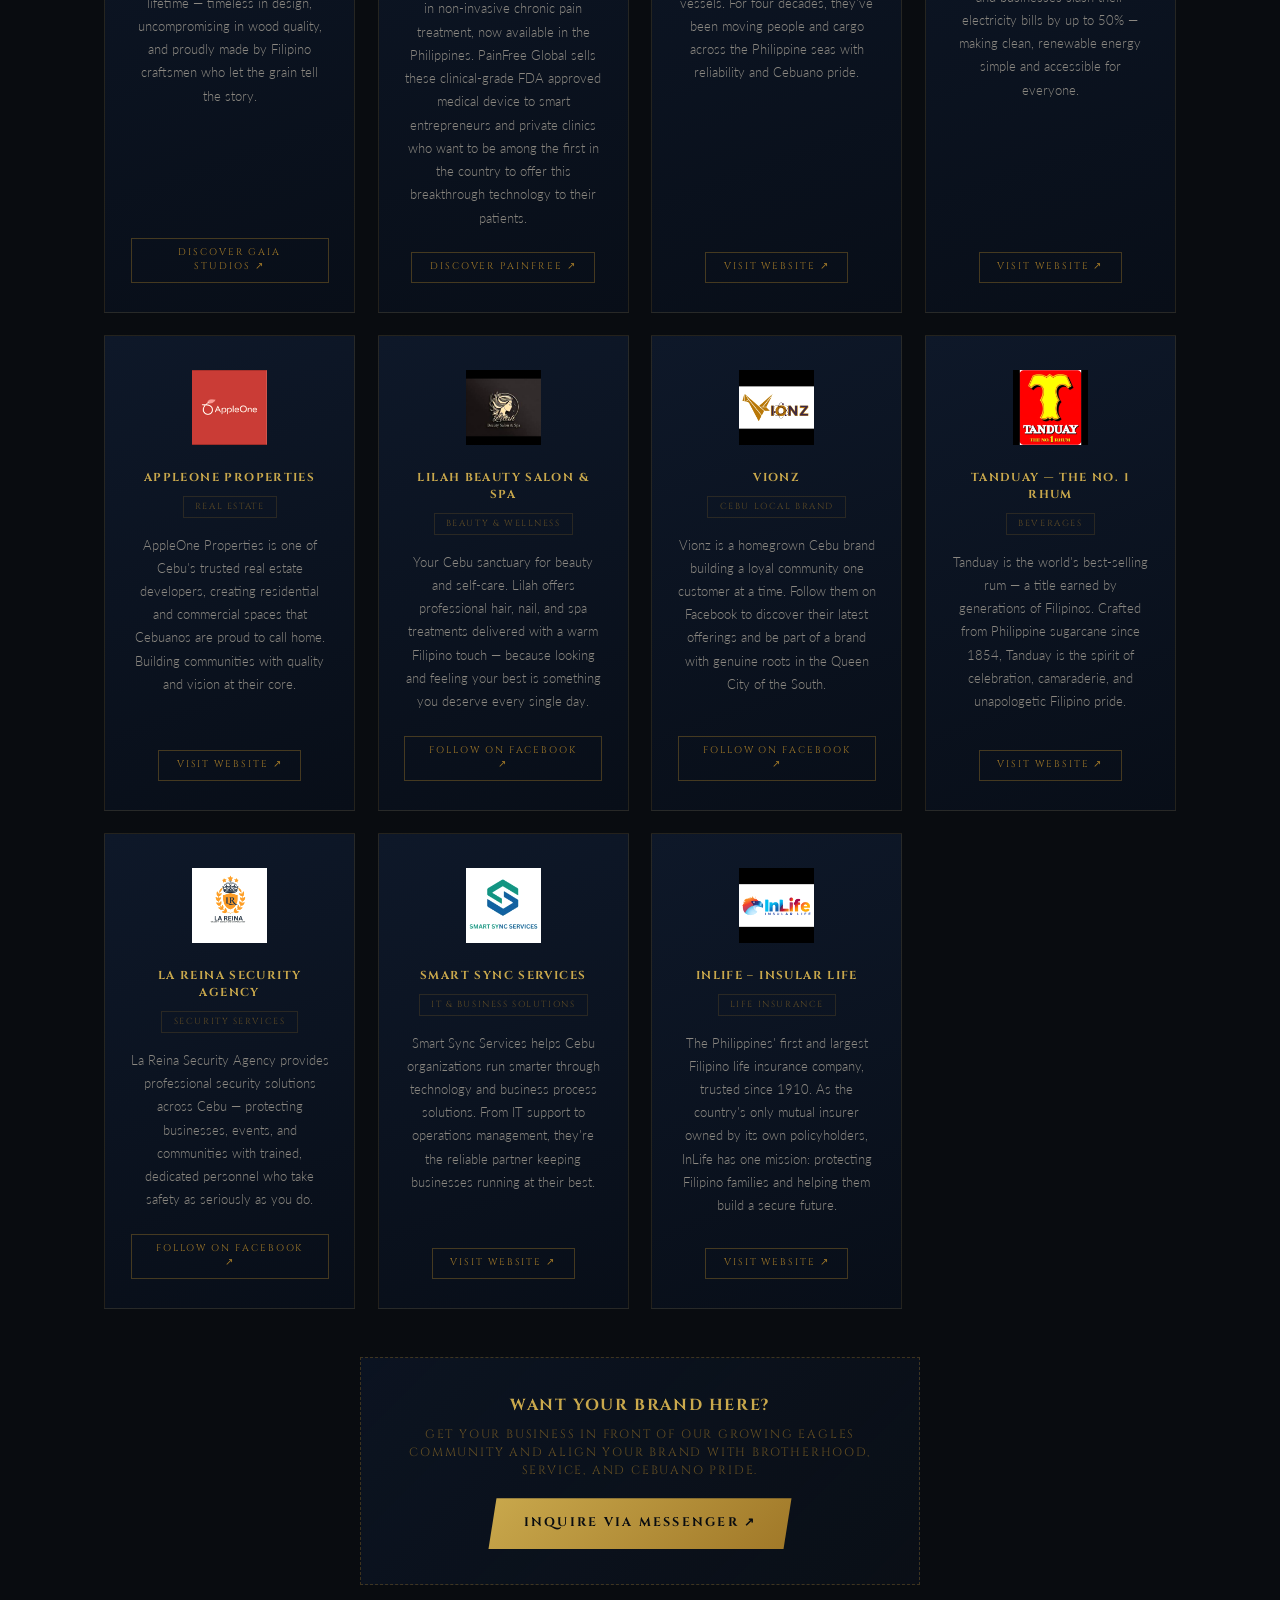
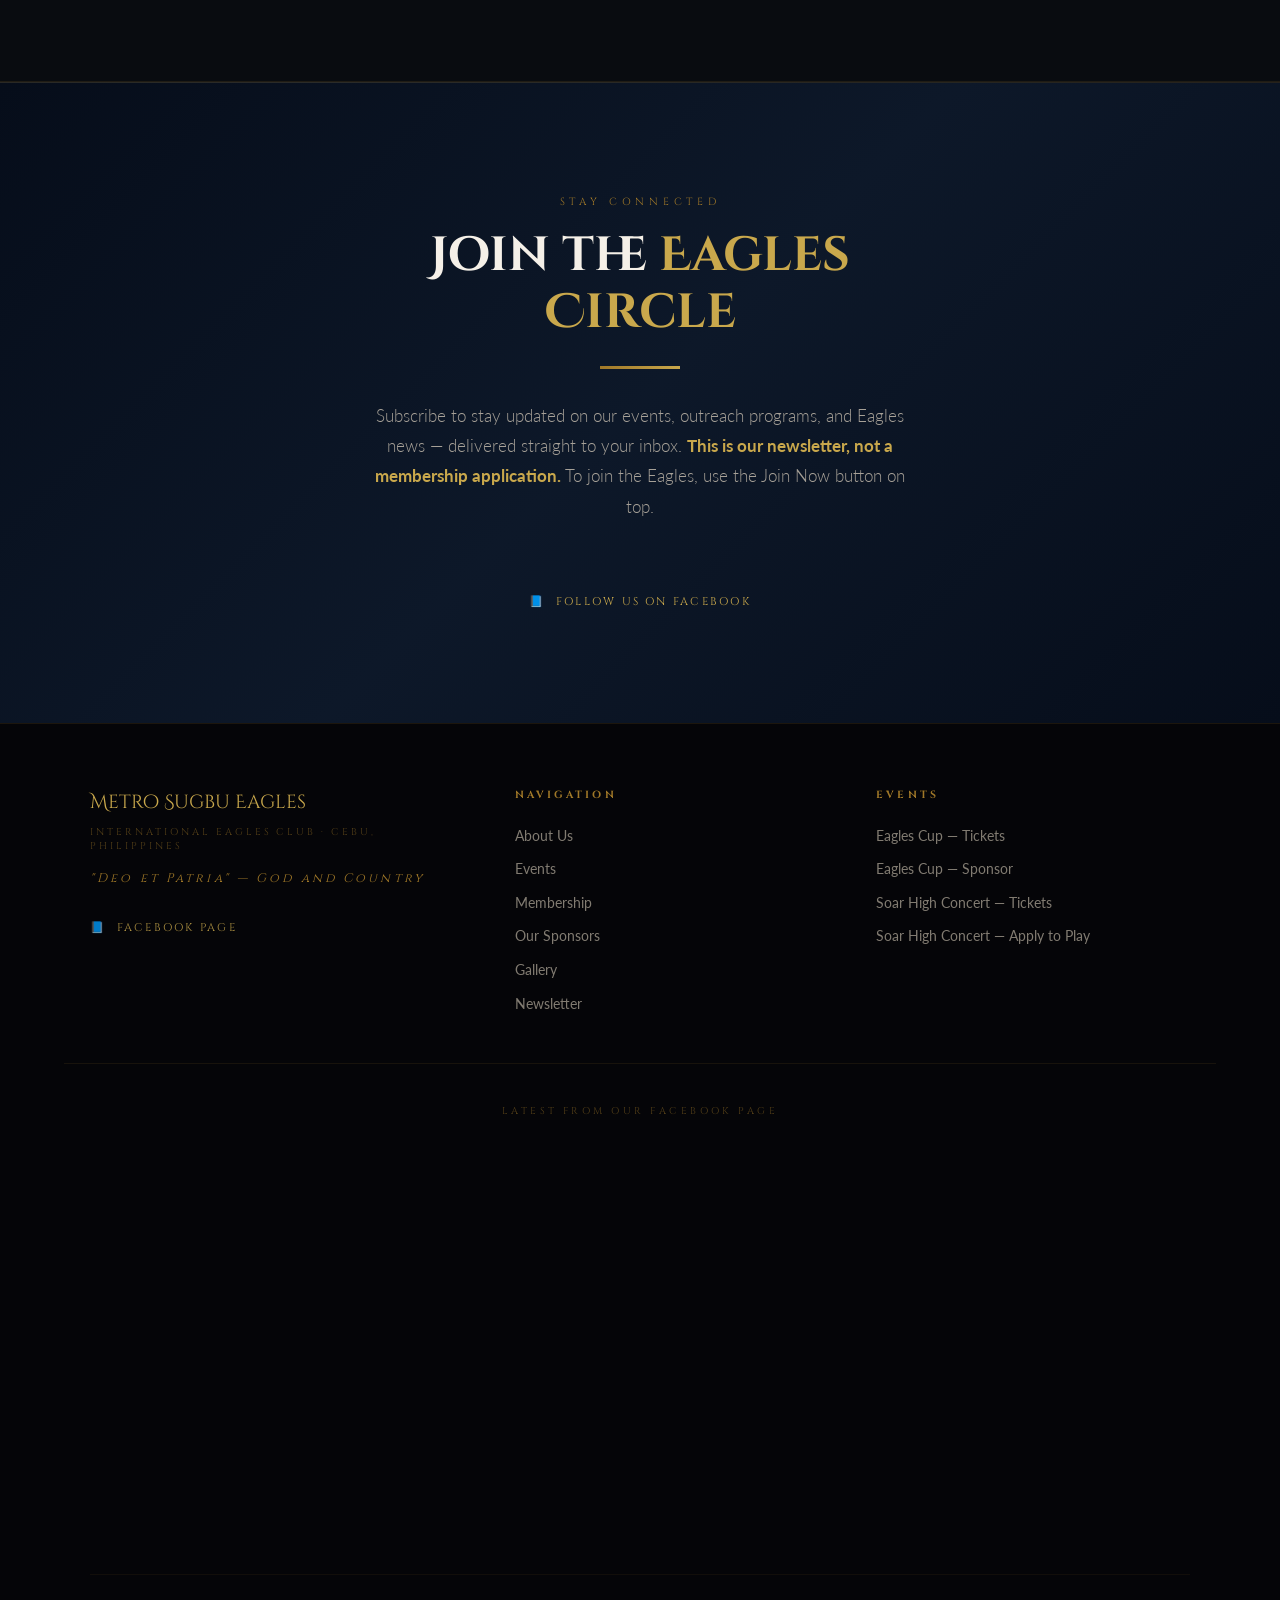
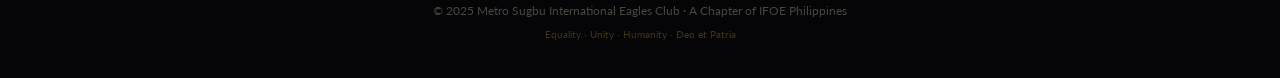
==== commit 8a08e08b: "Redesign: shared CSS/JS, OG tags, mobile emblem fix, script cleanup - Extract shared nav/drawer/reve" ====
--- a/index.html
+++ b/index.html
@@ -14,6 +14,13 @@
 <link rel="preconnect" href="https://fonts.googleapis.com">
 <link rel="preconnect" href="https://fonts.gstatic.com" crossorigin>
 <link href="https://fonts.googleapis.com/css2?family=Cinzel+Decorative:wght@700;900&family=Cinzel:wght@400;600;700&family=Lato:wght@300;400;700&display=swap" rel="stylesheet">
+<link rel="stylesheet" href="styles.css">
+<meta property="og:type" content="website">
+<meta property="og:url" content="https://metrosugbu.com/">
+<meta property="og:title" content="Metro Sugbu International Eagles Club">
+<meta property="og:description" content="A Cebu chapter of the IFOE bound by brotherhood, service, and Cebuano pride. Eagles Cup, Soar High concert, community outreach, and more.">
+<meta property="og:image" content="https://metrosugbu.com/Metro%20Sugbo%20Eagles.jpg">
+<meta name="twitter:card" content="summary_large_image">
 
 <!-- MailerLite Universal -->
 <script>
@@ -25,93 +32,28 @@
 </script>
 
 <style>
-  :root {
-    --gold: #A07828;
-    --gold-light: #C9A84C;
-    --gold-pale: #E8D5A3;
-    --navy: #0E1E3A;
-    --dark: #090C10;
-    --dark-mid: #0D1219;
-    --cream: #E8DCC8;
-    --white: #F5F0E8;
-    --nav-h: 68px;
-  }
-
-  * { margin: 0; padding: 0; box-sizing: border-box; }
-  html { scroll-behavior: smooth; -webkit-text-size-adjust: 100%; }
-  body { background: var(--dark); color: var(--cream); font-family: 'Lato', sans-serif; overflow-x: hidden; line-height: 1.5; }
-  body.no-scroll { overflow: hidden; }
   body::before {
     content: ''; position: fixed; inset: 0;
     background: radial-gradient(ellipse at 20% 20%, rgba(14,30,58,0.5) 0%, transparent 60%),
                 radial-gradient(ellipse at 80% 80%, rgba(160,120,40,0.06) 0%, transparent 60%);
     pointer-events: none; z-index: 0;
   }
-  img { max-width: 100%; display: block; }
-  a, button { -webkit-tap-highlight-color: transparent; }
-  :focus-visible { outline: 2px solid var(--gold-light); outline-offset: 3px; }
 
   /* SCROLL PROGRESS */
   .scroll-progress { position: fixed; top: 0; left: 0; height: 2px; width: 0%; background: linear-gradient(90deg, var(--gold), var(--gold-light)); z-index: 200; transition: width 0.1s; }
 
-  /* NAV */
-  nav {
-    position: fixed; top: 0; width: 100%; z-index: 100;
-    display: flex; align-items: center; justify-content: space-between; gap: 1rem;
-    padding: 0.9rem clamp(1rem, 5%, 5%); background: rgba(9,12,16,0.92);
-    border-bottom: 1px solid rgba(160,120,40,0.25); backdrop-filter: blur(12px); -webkit-backdrop-filter: blur(12px);
-    min-height: var(--nav-h);
-  }
-  .nav-logo { font-family: 'Cinzel', serif; font-size: clamp(0.68rem, 1.2vw, 0.75rem); font-weight: 700; color: var(--gold-light); letter-spacing: 0.08em; text-transform: uppercase; text-decoration: none; line-height: 1.4; max-width: 300px; }
-  .nav-logo .nav-logo-acronym { font-size: 0.85em; color: var(--gold); letter-spacing: 0.12em; }
-  .nav-logo-abbr { display: none; }
-  .nav-links { display: flex; gap: 1.6rem; list-style: none; align-items: center; }
-  .nav-links a { font-family: 'Cinzel', serif; font-size: 0.72rem; letter-spacing: 0.12em; color: var(--cream); text-decoration: none; text-transform: uppercase; transition: color 0.3s; padding: 0.4rem 0; position: relative; }
-  .nav-links a::after { content: ''; position: absolute; left: 0; right: 0; bottom: 0; height: 1px; background: var(--gold-light); transform: scaleX(0); transition: transform 0.3s; transform-origin: center; }
-  .nav-links a:hover { color: var(--gold-light); }
-  .nav-links a:hover::after, .nav-links a.active::after { transform: scaleX(1); }
-  .nav-cta { font-family: 'Cinzel', serif; font-size: 0.72rem; letter-spacing: 0.1em; color: var(--dark); background: linear-gradient(135deg, var(--gold-light), var(--gold)); padding: 0.6rem 1.4rem; cursor: pointer; text-transform: uppercase; font-weight: 700; transition: opacity 0.3s, transform 0.2s; text-decoration: none; flex-shrink: 0; }
-  .nav-cta:hover { opacity: 0.9; transform: translateY(-1px); }
-
-  /* HAMBURGER */
-  .nav-toggle { display: none; background: transparent; border: 1px solid rgba(160,120,40,0.3); width: 42px; height: 42px; cursor: pointer; align-items: center; justify-content: center; flex-direction: column; gap: 5px; flex-shrink: 0; transition: border-color 0.3s; }
-  .nav-toggle:hover { border-color: var(--gold); }
-  .nav-toggle span { display: block; width: 18px; height: 2px; background: var(--gold-light); transition: transform 0.3s, opacity 0.3s; }
-  .nav-toggle[aria-expanded="true"] span:nth-child(1) { transform: translateY(7px) rotate(45deg); }
-  .nav-toggle[aria-expanded="true"] span:nth-child(2) { opacity: 0; }
-  .nav-toggle[aria-expanded="true"] span:nth-child(3) { transform: translateY(-7px) rotate(-45deg); }
-
-  /* MOBILE DRAWER */
-  .mobile-drawer {
-    position: fixed; top: var(--nav-h); right: 0; bottom: 0; width: min(85%, 340px);
-    background: linear-gradient(180deg, rgba(9,12,16,0.98), rgba(13,24,41,0.98));
-    border-left: 1px solid rgba(160,120,40,0.3);
-    transform: translateX(100%); transition: transform 0.35s cubic-bezier(.2,.8,.2,1);
-    z-index: 99; padding: 2rem 1.6rem; overflow-y: auto;
-    display: flex; flex-direction: column; gap: 0.4rem;
-  }
-  .mobile-drawer.open { transform: translateX(0); }
-  .mobile-drawer a { font-family: 'Cinzel', serif; font-size: 0.85rem; letter-spacing: 0.18em; color: var(--cream); text-decoration: none; text-transform: uppercase; padding: 1rem 0.4rem; border-bottom: 1px solid rgba(160,120,40,0.12); transition: color 0.2s, padding 0.2s; }
-  .mobile-drawer a:hover { color: var(--gold-light); padding-left: 0.8rem; }
-  .mobile-drawer .drawer-cta { background: linear-gradient(135deg, var(--gold-light), var(--gold)); color: var(--dark); font-weight: 700; text-align: center; margin-top: 1rem; padding: 1rem; border: none; }
-  .mobile-drawer .drawer-cta:hover { padding-left: 1rem; }
-  .mobile-drawer .drawer-section { font-family: 'Cinzel', serif; font-size: 0.55rem; letter-spacing: 0.4em; color: rgba(160,120,40,0.55); text-transform: uppercase; padding: 1.5rem 0.4rem 0.4rem; }
-  .drawer-overlay { position: fixed; inset: 0; background: rgba(0,0,0,0.6); opacity: 0; pointer-events: none; transition: opacity 0.3s; z-index: 98; backdrop-filter: blur(2px); }
-  .drawer-overlay.open { opacity: 1; pointer-events: all; }
-
   /* HERO */
   .hero { min-height: 100vh; min-height: 100svh; display: flex; flex-direction: column; align-items: center; justify-content: center; text-align: center; padding: calc(var(--nav-h) + 3rem) 5% 4rem; position: relative; overflow: hidden; }
-  .hero-bg-lines { position: absolute; inset: 0; background-image: repeating-linear-gradient(-45deg, transparent, transparent 60px, rgba(14,30,58,0.12) 60px, rgba(14,30,58,0.12) 61px); pointer-events: none; }
-  .hero-bg-glow { position: absolute; inset: 0; background: radial-gradient(ellipse 70% 55% at 50% 42%, rgba(160,120,40,0.08) 0%, transparent 70%); pointer-events: none; }
+  .hero-bg-lines { position: absolute; inset: 0; background-image: repeating-linear-gradient(-45deg, transparent, transparent 60px, rgba(14,30,58,0.15) 60px, rgba(14,30,58,0.15) 61px); pointer-events: none; }
   .emblem-cluster { display: flex; align-items: center; justify-content: center; margin-bottom: 2rem; }
-  .hero-emblem { width: clamp(140px, 26vw, 210px); height: clamp(140px, 26vw, 210px); border-radius: 50%; border: 3px solid var(--gold); box-shadow: 0 0 0 8px rgba(14,30,58,0.4), 0 0 60px rgba(160,120,40,0.25); animation: glowPulse 3s ease-in-out infinite; object-fit: cover; flex-shrink: 0; }
+  .hero-emblem { width: clamp(110px, 22vw, 210px); height: clamp(110px, 22vw, 210px); border-radius: 50%; border: 3px solid var(--gold); box-shadow: 0 0 0 8px rgba(14,30,58,0.4), 0 0 60px rgba(160,120,40,0.25); animation: glowPulse 3s ease-in-out infinite; object-fit: cover; flex-shrink: 0; }
   @keyframes glowPulse {
     0%,100% { box-shadow: 0 0 0 8px rgba(14,30,58,0.4), 0 0 60px rgba(160,120,40,0.25); }
     50% { box-shadow: 0 0 0 12px rgba(14,30,58,0.5), 0 0 80px rgba(160,120,40,0.4); }
   }
-  .emblem-side { width: clamp(80px, 14vw, 120px); height: clamp(80px, 14vw, 120px); border-radius: 50%; object-fit: cover; border: 2px solid var(--gold); box-shadow: 0 0 20px rgba(160,120,40,0.2); flex-shrink: 0; }
-  .emblem-left { margin-right: -14px; z-index: 0; }
-  .emblem-right { margin-left: -14px; z-index: 0; }
+  .emblem-side { width: clamp(62px, 11vw, 120px); height: clamp(62px, 11vw, 120px); border-radius: 50%; object-fit: cover; border: 2px solid var(--gold); box-shadow: 0 0 20px rgba(160,120,40,0.2); flex-shrink: 0; }
+  .emblem-left { margin-right: -12px; z-index: 0; }
+  .emblem-right { margin-left: -12px; z-index: 0; }
   .hero-eyebrow { font-family: 'Cinzel', serif; font-size: clamp(0.6rem, 1.3vw, 0.7rem); letter-spacing: 0.4em; color: var(--gold); text-transform: uppercase; margin-bottom: 1.2rem; opacity: 0; animation: fadeUp 0.8s 0.3s forwards; padding: 0 1rem; }
   .hero-title { font-family: 'Cinzel Decorative', serif; font-size: clamp(2.2rem, 7vw, 5.5rem); font-weight: 900; line-height: 1.05; color: var(--white); margin-bottom: 0.5rem; opacity: 0; animation: fadeUp 0.8s 0.5s forwards; }
   .hero-title span { background: linear-gradient(135deg, var(--gold-light), var(--gold), var(--gold-pale)); -webkit-background-clip: text; -webkit-text-fill-color: transparent; background-clip: text; }
@@ -122,21 +64,12 @@
   .hero-cta-group { display: flex; gap: 0.9rem; flex-wrap: wrap; justify-content: center; opacity: 0; animation: fadeUp 0.8s 1.3s forwards; padding: 0 1rem; }
   .hero-scroll-hint { position: absolute; bottom: 1.4rem; left: 50%; transform: translateX(-50%); font-family: 'Cinzel', serif; font-size: 0.55rem; letter-spacing: 0.4em; color: rgba(160,120,40,0.5); text-transform: uppercase; opacity: 0; animation: fadeIn 1s 1.8s forwards; display: flex; flex-direction: column; align-items: center; gap: 0.4rem; }
   .hero-scroll-hint::after { content: ''; width: 1px; height: 18px; background: linear-gradient(to bottom, var(--gold), transparent); animation: scrollHint 2s ease-in-out infinite; }
-  @keyframes fadeUp { from { opacity: 0; transform: translateY(24px); } to { opacity: 1; transform: translateY(0); } }
-  @keyframes fadeIn { from { opacity: 0; } to { opacity: 1; } }
   @keyframes scrollHint { 0% { transform: translateY(-6px); opacity: 0.3; } 50% { opacity: 1; } 100% { transform: translateY(6px); opacity: 0.3; } }
 
-  /* BUTTONS */
-  .btn-primary { font-family: 'Cinzel', serif; font-size: clamp(0.72rem, 1.3vw, 0.78rem); letter-spacing: 0.18em; color: var(--dark); background: linear-gradient(135deg, var(--gold-light), var(--gold)); border: none; padding: 1rem 2.2rem; cursor: pointer; text-transform: uppercase; font-weight: 700; text-decoration: none; display: inline-block; transition: transform 0.2s, box-shadow 0.2s; clip-path: polygon(8px 0%, 100% 0%, calc(100% - 8px) 100%, 0% 100%); white-space: nowrap; }
-  .btn-primary:hover { transform: translateY(-2px); box-shadow: 0 10px 30px rgba(160,120,40,0.4); }
-  .btn-secondary { font-family: 'Cinzel', serif; font-size: clamp(0.72rem, 1.3vw, 0.78rem); letter-spacing: 0.18em; color: var(--gold-light); background: transparent; border: 1px solid var(--gold); padding: 1rem 2.2rem; cursor: pointer; text-transform: uppercase; font-weight: 600; text-decoration: none; display: inline-block; transition: background 0.3s, color 0.3s; white-space: nowrap; }
-  .btn-secondary:hover { background: rgba(160,120,40,0.1); color: var(--white); }
-
   /* STATS */
-  .stats-bar { background: linear-gradient(135deg, #0A1020, #060D1A, #0A1020); border-top: 1px solid rgba(160,120,40,0.2); border-bottom: 1px solid rgba(160,120,40,0.2); padding: 2.8rem 5%; }
-  .stats-grid { max-width: 1000px; margin: 0 auto; display: grid; grid-template-columns: repeat(4, 1fr); gap: 0; text-align: center; }
-  .stat-item { padding: 0.8rem 1rem; border-right: 1px solid rgba(160,120,40,0.15); }
-  .stat-item:last-child { border-right: none; }
+  .stats-bar { background: linear-gradient(135deg, #0A1020, #060D1A, #0A1020); border-top: 1px solid rgba(160,120,40,0.2); border-bottom: 1px solid rgba(160,120,40,0.2); padding: 2.2rem 5%; }
+  .stats-grid { max-width: 900px; margin: 0 auto; display: grid; grid-template-columns: repeat(4, 1fr); gap: 1rem; text-align: center; }
+  .stat-item { padding: 0.5rem; }
   .stat-number { font-family: 'Cinzel Decorative', serif; font-size: clamp(1.7rem, 3vw, 2.5rem); font-weight: 700; background: linear-gradient(135deg, var(--gold-light), var(--gold)); -webkit-background-clip: text; -webkit-text-fill-color: transparent; background-clip: text; line-height: 1.1; margin-bottom: 0.4rem; }
   .stat-label { font-family: 'Cinzel', serif; font-size: clamp(0.55rem, 1vw, 0.62rem); letter-spacing: 0.28em; color: rgba(232,220,200,0.5); text-transform: uppercase; line-height: 1.4; }
 
@@ -144,14 +77,6 @@
   .motto-band { background: linear-gradient(135deg, #6B4E10 0%, #3D2D08 50%, #6B4E10 100%); padding: 1.2rem 0; overflow: hidden; }
   .motto-band-text { font-family: 'Cinzel', serif; font-size: 0.75rem; letter-spacing: 0.5em; color: var(--dark); font-weight: 700; text-transform: uppercase; animation: marquee 22s linear infinite; white-space: nowrap; display: inline-block; }
   @keyframes marquee { from { transform: translateX(30%); } to { transform: translateX(-100%); } }
-
-  /* SECTIONS */
-  section { position: relative; z-index: 1; }
-  .section-inner { max-width: 1200px; margin: 0 auto; padding: clamp(4rem, 9vw, 6rem) 5%; }
-  .section-label { font-family: 'Cinzel', serif; font-size: 0.65rem; letter-spacing: 0.45em; color: var(--gold); text-transform: uppercase; margin-bottom: 1rem; }
-  .section-title { font-family: 'Cinzel Decorative', serif; font-size: clamp(1.7rem, 4vw, 3rem); font-weight: 700; color: var(--white); margin-bottom: 1.5rem; line-height: 1.2; }
-  .section-title span { color: var(--gold-light); }
-  .gold-line { width: 80px; height: 3px; background: linear-gradient(90deg, var(--gold), var(--gold-light)); margin-bottom: 2rem; }
 
   /* ABOUT */
   .about-grid { display: grid; grid-template-columns: 1fr 1fr; gap: clamp(2rem, 5vw, 5rem); align-items: center; }
@@ -223,31 +148,19 @@
   #sponsors { background: var(--dark); border-top: 1px solid rgba(160,120,40,0.15); border-bottom: 1px solid rgba(160,120,40,0.15); }
   .sponsors-inner { max-width: 1200px; margin: 0 auto; padding: clamp(4rem, 9vw, 6rem) 5%; text-align: center; }
   .sponsors-tagline { color: rgba(232,220,200,0.6); font-size: 0.95rem; line-height: 1.8; margin: 0 auto 3.5rem; font-weight: 300; max-width: 560px; }
-  .sponsors-grid { display: grid; grid-template-columns: repeat(auto-fit, minmax(260px, 1fr)); gap: 1.4rem; margin-bottom: 3rem; }
-
-  .sponsor-card {
-    background: linear-gradient(160deg, #0E1829, #080E18);
-    border: 1px solid rgba(160,120,40,0.18);
-    padding: 1.8rem 1.6rem;
-    display: flex; flex-direction: column; align-items: center;
-    text-decoration: none; position: relative; overflow: hidden;
-    transition: border-color 0.3s, transform 0.3s, box-shadow 0.3s;
-    text-align: center;
-  }
+  .sponsors-grid { display: grid; grid-template-columns: repeat(auto-fit, minmax(240px, 1fr)); gap: 1.4rem; margin-bottom: 3rem; }
+  .sponsor-card { background: linear-gradient(160deg, #0E1829, #080E18); border: 1px solid rgba(160,120,40,0.18); padding: 1.8rem 1.6rem; display: flex; flex-direction: column; align-items: center; text-decoration: none; position: relative; overflow: hidden; transition: border-color 0.3s, transform 0.3s, box-shadow 0.3s; text-align: center; }
   .sponsor-card::before { content: ''; position: absolute; top: 0; left: 0; right: 0; height: 2px; background: linear-gradient(90deg, transparent, var(--gold), transparent); transform: scaleX(0); transition: transform 0.4s; }
   .sponsor-card:hover::before { transform: scaleX(1); }
   .sponsor-card:hover { border-color: var(--gold); transform: translateY(-5px); box-shadow: 0 16px 40px rgba(160,120,40,0.15); }
-
   .logo-wrap { width: 100%; display: flex; align-items: center; justify-content: center; height: 85px; margin-bottom: 1.2rem; }
   .logo-wrap img { max-width: 150px; max-height: 75px; width: auto; height: auto; object-fit: contain; filter: brightness(1.05); transition: filter 0.3s; }
   .sponsor-card:hover .logo-wrap img { filter: brightness(1.2); }
-
   .sponsor-name { font-family: 'Cinzel', serif; font-size: 0.72rem; letter-spacing: 0.12em; color: var(--gold-light); text-transform: uppercase; margin-bottom: 0.6rem; display: block; font-weight: 700; }
   .sponsor-badge { display: inline-block; font-family: 'Cinzel', serif; font-size: 0.55rem; letter-spacing: 0.18em; color: rgba(160,120,40,0.55); border: 1px solid rgba(160,120,40,0.2); padding: 0.2rem 0.7rem; text-transform: uppercase; margin-bottom: 1rem; }
   .sponsor-desc { font-size: 0.83rem; color: rgba(232,220,200,0.58); line-height: 1.75; font-weight: 300; margin-bottom: 1.4rem; flex: 1; }
   .sponsor-cta { display: inline-block; font-family: 'Cinzel', serif; font-size: 0.6rem; letter-spacing: 0.2em; color: var(--gold); border: 1px solid rgba(160,120,40,0.4); padding: 0.45rem 1.1rem; text-transform: uppercase; transition: background 0.3s, color 0.3s; margin-top: auto; }
   .sponsor-card:hover .sponsor-cta { background: var(--gold); color: #090C10; }
-
   .become-sponsor { background: linear-gradient(135deg, rgba(14,30,58,0.4), rgba(14,30,58,0.15)); border: 1px dashed rgba(160,120,40,0.35); padding: 2.2rem 1.6rem; max-width: 560px; margin: 0 auto; }
   .become-sponsor p { font-family: 'Cinzel', serif; font-size: 0.75rem; letter-spacing: 0.15em; color: rgba(160,120,40,0.6); text-transform: uppercase; margin-bottom: 1.2rem; }
   .become-sponsor p strong { display: block; font-size: 1rem; color: var(--gold-light); margin-bottom: 0.5rem; letter-spacing: 0.1em; }
@@ -274,32 +187,11 @@
   .footer-fb-label { font-family: 'Cinzel', serif; font-size: 0.62rem; letter-spacing: 0.35em; color: rgba(160,120,40,0.5); text-transform: uppercase; }
   .footer-copy { text-align: center; font-size: 0.72rem; color: rgba(232,220,200,0.3); line-height: 2; border-top: 1px solid rgba(160,120,40,0.08); padding-top: 1.5rem; max-width: 1100px; margin: 0 auto; }
 
-  /* MESSENGER */
-  .messenger-float { position: fixed; bottom: 1.5rem; right: 1.5rem; z-index: 90; width: 56px; height: 56px; border-radius: 50%; background: linear-gradient(135deg, #0084FF, #0099FF); display: flex; align-items: center; justify-content: center; box-shadow: 0 4px 20px rgba(0,132,255,0.5); cursor: pointer; text-decoration: none; transition: transform 0.2s, box-shadow 0.2s; animation: floatPulse 3s ease-in-out infinite; }
-  .messenger-float:hover { transform: scale(1.08); box-shadow: 0 8px 30px rgba(0,132,255,0.6); }
-  .messenger-float svg { width: 28px; height: 28px; fill: white; }
-  @keyframes floatPulse { 0%,100% { box-shadow: 0 4px 20px rgba(0,132,255,0.5); } 50% { box-shadow: 0 4px 30px rgba(0,132,255,0.8), 0 0 0 8px rgba(0,132,255,0.1); } }
-  .messenger-tooltip { position: absolute; right: 70px; top: 50%; transform: translateY(-50%); background: rgba(9,12,16,0.95); border: 1px solid rgba(160,120,40,0.3); color: var(--cream); font-family: 'Cinzel', serif; font-size: 0.6rem; letter-spacing: 0.1em; padding: 0.4rem 0.8rem; white-space: nowrap; opacity: 0; pointer-events: none; transition: opacity 0.3s; }
-  .messenger-float:hover .messenger-tooltip { opacity: 1; }
-
-  /* REVEAL */
-  .reveal { opacity: 0; transform: translateY(28px); transition: opacity 0.7s ease, transform 0.7s ease; }
-  .reveal.visible { opacity: 1; transform: translateY(0); }
-  @media (prefers-reduced-motion: reduce) {
-    .reveal { opacity: 1; transform: none; }
-    *, *::before, *::after { animation-duration: 0.001ms !important; transition-duration: 0.001ms !important; }
-  }
-
   /* RESPONSIVE */
   @media (max-width: 1024px) {
     .footer-grid { grid-template-columns: 1fr 1fr; }
   }
   @media (max-width: 900px) {
-    .nav-links { display: none; }
-    .nav-cta { display: none; }
-    .nav-toggle { display: flex; }
-    .nav-logo-full { display: none; }
-    .nav-logo-abbr { display: inline; }
     .about-grid { grid-template-columns: 1fr; }
     .about-visual { order: -1; }
     .about-emblem-wrap { width: 240px; height: 240px; margin: 0 auto; }
@@ -310,44 +202,19 @@
     .events-grid { grid-template-columns: 1fr; }
     .fb-post-inner { grid-template-columns: 1fr; }
     .footer-grid { grid-template-columns: 1fr; gap: 2.5rem; }
-    .stats-grid { grid-template-columns: repeat(2, 1fr); gap: 0; }
-    .stat-item { border-right: none; }
-    .stat-item:nth-child(odd) { border-right: 1px solid rgba(160,120,40,0.15); }
-    .stat-item:nth-child(1), .stat-item:nth-child(2) { border-bottom: 1px solid rgba(160,120,40,0.1); padding-bottom: 1.2rem; }
-    .stat-item:nth-child(3), .stat-item:nth-child(4) { padding-top: 1.2rem; }
+    .stats-grid { grid-template-columns: repeat(2, 1fr); gap: 1.5rem; }
   }
   @media (max-width: 560px) {
     .about-values { grid-template-columns: 1fr; }
     .hero-cta-group { flex-direction: column; align-items: stretch; width: 100%; max-width: 320px; }
-    .hero-cta-group a { width: 100%; text-align: center; }
+    .hero-cta-group a { width: 100%; }
     .anthem-quote { padding: 1.5rem 0.5rem; }
     .anthem-quote::before { font-size: 3rem; }
     .anthem-quote::after { font-size: 3rem; bottom: -1rem; }
-    .messenger-float { bottom: 1rem; right: 1rem; width: 52px; height: 52px; }
-    .messenger-float svg { width: 24px; height: 24px; }
     .event-card { min-height: 0; }
-    .event-card-art { height: 200px; }
+    .event-card-art { height: 180px; }
     .stats-bar { padding: 1.6rem 5%; }
     .footer-fb iframe { width: 100% !important; }
-    .emblem-side { display: none; }
-    .hero-emblem { width: clamp(160px, 46vw, 200px); height: clamp(160px, 46vw, 200px); }
-    .sponsors-grid { grid-template-columns: 1fr 1fr; gap: 1rem; }
-    .event-card-body { padding: 1.4rem 1.2rem; }
-    .event-card-actions { flex-direction: column; }
-    .event-card .btn-primary, .event-card .btn-secondary { min-width: unset; flex: none; }
-    .membership-card { padding: 1.8rem 1.4rem; }
-  }
-  @media (max-width: 400px) {
-    .sponsors-grid { grid-template-columns: 1fr; }
-    .hero-title { font-size: clamp(1.8rem, 10vw, 2.5rem); }
-    .section-title { font-size: clamp(1.4rem, 8vw, 1.8rem); }
-    .hero-sub { letter-spacing: 0.15em; }
-    .nav-logo { font-size: 0.65rem; }
-  }
-  @media (min-width: 1400px) {
-    .section-inner { padding: clamp(5rem, 7vw, 7rem) 7%; }
-    .stats-bar { padding: 3rem 7%; }
-    .stats-grid { max-width: 1100px; }
   }
 </style>
 </head>
@@ -363,7 +230,7 @@
 
 <!-- NAV -->
 <nav>
-  <a href="#" class="nav-logo"><span class="nav-logo-full">Metro Sugbu International Eagles Club</span><span class="nav-logo-abbr">Metro Sugbu Eagles</span><br><span class="nav-logo-acronym">(CVIER-IFOE-PE)</span></a>
+  <a href="#" class="nav-logo">Metro Sugbu International Eagles Club<br><span class="nav-logo-acronym">(CVIER-IFOE-PE)</span></a>
   <ul class="nav-links">
     <li><a href="#about">About</a></li>
     <li><a href="#events">Events</a></li>
@@ -396,10 +263,9 @@
 <!-- HERO -->
 <section class="hero">
   <div class="hero-bg-lines"></div>
-  <div class="hero-bg-glow"></div>
   <div class="emblem-cluster">
     <img src="a7eb25d5-49bf-4eff-aa65-408bbb11330a.jpg" alt="Central Visayas Eagles Region" class="emblem-side emblem-left" />
-    <img src="Metro%20Sugbo%20Eagles.jpg" alt="Metro Sugbu Eagles Logo" class="hero-emblem" loading="eager" fetchpriority="high" />
+    <img src="Metro%20Sugbo%20Eagles.jpg" alt="Metro Sugbu Eagles Logo" class="hero-emblem" />
     <img src="1fb869a9-6c26-40ef-9f97-c5e33b5f50af.jpg" alt="CVIER-IFOE-PE Philippine Eagles" class="emblem-side emblem-right" />
   </div>
   <div class="hero-eyebrow">Cebu, Philippines · CVIER-IFOE-PE Chapter</div>
@@ -489,7 +355,7 @@
       <!-- BASKETBALL EVENT -->
       <article class="event-card reveal">
         <div class="event-card-art">
-          <div class="event-card-art-bg" style="background-image: linear-gradient(135deg, rgba(14,30,58,0.55), rgba(160,120,40,0.25)), url('https://images.pexels.com/photos/1432034/pexels-photo-1432034.jpeg?auto=compress&cs=tinysrgb&w=800');"></div>
+          <div class="event-card-art-bg" style="background-image: linear-gradient(135deg, rgba(14,30,58,0.6), rgba(160,120,40,0.3)), url('https://images.pexels.com/photos/2304484/pexels-photo-2304484.jpeg?auto=compress&cs=tinysrgb&w=800');"></div>
           <span class="event-card-tag">Basketball · 2026</span>
         </div>
         <div class="event-card-body">
@@ -738,48 +604,14 @@
   </div>
 </footer>
 
+<script src="main.js"></script>
 <script>
-  // SCROLL REVEAL
-  const reveals = document.querySelectorAll('.reveal');
-  const observer = new IntersectionObserver((entries) => {
-    entries.forEach((entry, i) => {
-      if (entry.isIntersecting) {
-        setTimeout(() => entry.target.classList.add('visible'), i * 60);
-        observer.unobserve(entry.target);
-      }
-    });
-  }, { threshold: 0.1 });
-  reveals.forEach(el => observer.observe(el));
-
-  // SCROLL PROGRESS
+  // SCROLL PROGRESS (index only)
   const progress = document.getElementById('scrollProgress');
-  window.addEventListener('scroll', () => {
-    const h = document.documentElement;
-    const scrolled = (h.scrollTop / (h.scrollHeight - h.clientHeight)) * 100;
-    progress.style.width = scrolled + '%';
+  window.addEventListener('scroll', function () {
+    var h = document.documentElement;
+    progress.style.width = (h.scrollTop / (h.scrollHeight - h.clientHeight) * 100) + '%';
   }, { passive: true });
-
-  // MOBILE DRAWER
-  const navToggle = document.getElementById('navToggle');
-  const drawer = document.getElementById('mobileDrawer');
-  const overlay = document.getElementById('drawerOverlay');
-  const body = document.body;
-
-  function setDrawer(open) {
-    navToggle.setAttribute('aria-expanded', open ? 'true' : 'false');
-    drawer.classList.toggle('open', open);
-    overlay.classList.toggle('open', open);
-    drawer.setAttribute('aria-hidden', open ? 'false' : 'true');
-    body.classList.toggle('no-scroll', open);
-  }
-
-  navToggle.addEventListener('click', () => {
-    const isOpen = navToggle.getAttribute('aria-expanded') === 'true';
-    setDrawer(!isOpen);
-  });
-  overlay.addEventListener('click', () => setDrawer(false));
-  drawer.querySelectorAll('a').forEach(a => a.addEventListener('click', () => setDrawer(false)));
-  document.addEventListener('keydown', e => { if (e.key === 'Escape') setDrawer(false); });
 </script>
 </body>
 </html>
--- a/styles.css
+++ b/styles.css
@@ -0,0 +1,117 @@
+/* ============================================================
+   METRO SUGBU INTERNATIONAL EAGLES CLUB — SHARED STYLES
+   Referenced by all pages. Page-specific CSS stays inline.
+   ============================================================ */
+
+/* TOKENS */
+:root {
+  --gold: #A07828;
+  --gold-light: #C9A84C;
+  --gold-pale: #E8D5A3;
+  --navy: #0E1E3A;
+  --dark: #090C10;
+  --dark-mid: #0D1219;
+  --cream: #E8DCC8;
+  --white: #F5F0E8;
+  --nav-h: 68px;
+}
+
+/* RESET */
+* { margin: 0; padding: 0; box-sizing: border-box; }
+html { scroll-behavior: smooth; -webkit-text-size-adjust: 100%; }
+body { background: var(--dark); color: var(--cream); font-family: 'Lato', sans-serif; overflow-x: hidden; line-height: 1.5; }
+body.no-scroll { overflow: hidden; }
+img { max-width: 100%; display: block; }
+a, button { -webkit-tap-highlight-color: transparent; }
+:focus-visible { outline: 2px solid var(--gold-light); outline-offset: 3px; }
+
+/* NAV */
+nav {
+  position: fixed; top: 0; width: 100%; z-index: 100;
+  display: flex; align-items: center; justify-content: space-between; gap: 1rem;
+  padding: 0.9rem clamp(1rem, 5%, 5%); background: rgba(9,12,16,0.92);
+  border-bottom: 1px solid rgba(160,120,40,0.25); backdrop-filter: blur(12px); -webkit-backdrop-filter: blur(12px);
+  min-height: var(--nav-h);
+}
+.nav-logo { font-family: 'Cinzel', serif; font-size: clamp(0.55rem, 1.2vw, 0.72rem); font-weight: 700; color: var(--gold-light); letter-spacing: 0.08em; text-transform: uppercase; text-decoration: none; line-height: 1.4; max-width: 320px; }
+.nav-logo .nav-logo-acronym { font-size: 0.85em; color: var(--gold); letter-spacing: 0.12em; }
+.nav-links { display: flex; gap: 1.6rem; list-style: none; align-items: center; }
+.nav-links a { font-family: 'Cinzel', serif; font-size: 0.72rem; letter-spacing: 0.12em; color: var(--cream); text-decoration: none; text-transform: uppercase; transition: color 0.3s; padding: 0.4rem 0; position: relative; }
+.nav-links a::after { content: ''; position: absolute; left: 0; right: 0; bottom: 0; height: 1px; background: var(--gold-light); transform: scaleX(0); transition: transform 0.3s; transform-origin: center; }
+.nav-links a:hover, .nav-links a.active { color: var(--gold-light); }
+.nav-links a:hover::after, .nav-links a.active::after { transform: scaleX(1); }
+.nav-cta { font-family: 'Cinzel', serif; font-size: 0.72rem; letter-spacing: 0.1em; color: var(--dark); background: linear-gradient(135deg, var(--gold-light), var(--gold)); padding: 0.6rem 1.4rem; cursor: pointer; text-transform: uppercase; font-weight: 700; transition: opacity 0.3s, transform 0.2s; text-decoration: none; flex-shrink: 0; }
+.nav-cta:hover { opacity: 0.9; transform: translateY(-1px); }
+
+/* HAMBURGER */
+.nav-toggle { display: none; background: transparent; border: 1px solid rgba(160,120,40,0.3); width: 42px; height: 42px; cursor: pointer; align-items: center; justify-content: center; flex-direction: column; gap: 5px; flex-shrink: 0; transition: border-color 0.3s; }
+.nav-toggle:hover { border-color: var(--gold); }
+.nav-toggle span { display: block; width: 18px; height: 2px; background: var(--gold-light); transition: transform 0.3s, opacity 0.3s; }
+.nav-toggle[aria-expanded="true"] span:nth-child(1) { transform: translateY(7px) rotate(45deg); }
+.nav-toggle[aria-expanded="true"] span:nth-child(2) { opacity: 0; }
+.nav-toggle[aria-expanded="true"] span:nth-child(3) { transform: translateY(-7px) rotate(-45deg); }
+
+/* MOBILE DRAWER */
+.mobile-drawer {
+  position: fixed; top: var(--nav-h); right: 0; bottom: 0; width: min(85%, 340px);
+  background: linear-gradient(180deg, rgba(9,12,16,0.98), rgba(13,24,41,0.98));
+  border-left: 1px solid rgba(160,120,40,0.3);
+  transform: translateX(100%); transition: transform 0.35s cubic-bezier(.2,.8,.2,1);
+  z-index: 99; padding: 2rem 1.6rem; overflow-y: auto;
+  display: flex; flex-direction: column; gap: 0.4rem;
+}
+.mobile-drawer.open { transform: translateX(0); }
+.mobile-drawer a { font-family: 'Cinzel', serif; font-size: 0.85rem; letter-spacing: 0.18em; color: var(--cream); text-decoration: none; text-transform: uppercase; padding: 1rem 0.4rem; border-bottom: 1px solid rgba(160,120,40,0.12); transition: color 0.2s, padding 0.2s; }
+.mobile-drawer a:hover { color: var(--gold-light); padding-left: 0.8rem; }
+.mobile-drawer a.active { color: var(--gold-light); }
+.mobile-drawer .drawer-cta { background: linear-gradient(135deg, var(--gold-light), var(--gold)); color: var(--dark); font-weight: 700; text-align: center; margin-top: 1rem; padding: 1rem; border: none; }
+.mobile-drawer .drawer-cta:hover { padding-left: 1rem; }
+.mobile-drawer .drawer-section { font-family: 'Cinzel', serif; font-size: 0.55rem; letter-spacing: 0.4em; color: rgba(160,120,40,0.55); text-transform: uppercase; padding: 1.5rem 0.4rem 0.4rem; }
+.drawer-overlay { position: fixed; inset: 0; background: rgba(0,0,0,0.6); opacity: 0; pointer-events: none; transition: opacity 0.3s; z-index: 98; backdrop-filter: blur(2px); }
+.drawer-overlay.open { opacity: 1; pointer-events: all; }
+
+/* BUTTONS */
+.btn-primary { font-family: 'Cinzel', serif; font-size: clamp(0.72rem, 1.3vw, 0.78rem); letter-spacing: 0.18em; color: var(--dark); background: linear-gradient(135deg, var(--gold-light), var(--gold)); border: none; padding: 1rem 2.2rem; cursor: pointer; text-transform: uppercase; font-weight: 700; text-decoration: none; display: inline-block; transition: transform 0.2s, box-shadow 0.2s; clip-path: polygon(8px 0%, 100% 0%, calc(100% - 8px) 100%, 0% 100%); white-space: nowrap; text-align: center; }
+.btn-primary:hover { transform: translateY(-2px); box-shadow: 0 10px 30px rgba(160,120,40,0.4); }
+.btn-primary:disabled { opacity: 0.4; cursor: not-allowed; transform: none; box-shadow: none; }
+.btn-secondary { font-family: 'Cinzel', serif; font-size: clamp(0.72rem, 1.3vw, 0.78rem); letter-spacing: 0.18em; color: var(--gold-light); background: transparent; border: 1px solid var(--gold); padding: 1rem 2.2rem; cursor: pointer; text-transform: uppercase; font-weight: 600; text-decoration: none; display: inline-block; transition: background 0.3s, color 0.3s; white-space: nowrap; text-align: center; }
+.btn-secondary:hover { background: rgba(160,120,40,0.1); color: var(--white); }
+
+/* SECTIONS */
+section { position: relative; z-index: 1; }
+.section-inner { max-width: 1200px; margin: 0 auto; padding: clamp(4rem, 9vw, 6rem) 5%; }
+.section-label { font-family: 'Cinzel', serif; font-size: 0.65rem; letter-spacing: 0.45em; color: var(--gold); text-transform: uppercase; margin-bottom: 1rem; }
+.section-title { font-family: 'Cinzel Decorative', serif; font-size: clamp(1.7rem, 4vw, 3rem); font-weight: 700; color: var(--white); margin-bottom: 1.5rem; line-height: 1.2; }
+.section-title span { color: var(--gold-light); }
+.gold-line { width: 80px; height: 3px; background: linear-gradient(90deg, var(--gold), var(--gold-light)); margin-bottom: 2rem; }
+
+/* MESSENGER */
+.messenger-float { position: fixed; bottom: 1.5rem; right: 1.5rem; z-index: 90; width: 56px; height: 56px; border-radius: 50%; background: linear-gradient(135deg, #0084FF, #0099FF); display: flex; align-items: center; justify-content: center; box-shadow: 0 4px 20px rgba(0,132,255,0.5); cursor: pointer; text-decoration: none; transition: transform 0.2s, box-shadow 0.2s; animation: floatPulse 3s ease-in-out infinite; }
+.messenger-float:hover { transform: scale(1.08); box-shadow: 0 8px 30px rgba(0,132,255,0.6); }
+.messenger-float svg { width: 28px; height: 28px; fill: white; }
+.messenger-float.cart-active { transform: translateY(-70px); }
+@keyframes floatPulse { 0%,100% { box-shadow: 0 4px 20px rgba(0,132,255,0.5); } 50% { box-shadow: 0 4px 30px rgba(0,132,255,0.8), 0 0 0 8px rgba(0,132,255,0.1); } }
+.messenger-tooltip { position: absolute; right: 70px; top: 50%; transform: translateY(-50%); background: rgba(9,12,16,0.95); border: 1px solid rgba(160,120,40,0.3); color: var(--cream); font-family: 'Cinzel', serif; font-size: 0.6rem; letter-spacing: 0.1em; padding: 0.4rem 0.8rem; white-space: nowrap; opacity: 0; pointer-events: none; transition: opacity 0.3s; }
+.messenger-float:hover .messenger-tooltip { opacity: 1; }
+
+/* REVEAL + ANIMATIONS */
+.reveal { opacity: 0; transform: translateY(28px); transition: opacity 0.7s ease, transform 0.7s ease; }
+.reveal.visible { opacity: 1; transform: translateY(0); }
+@keyframes fadeUp { from { opacity: 0; transform: translateY(24px); } to { opacity: 1; transform: translateY(0); } }
+@keyframes fadeIn { from { opacity: 0; } to { opacity: 1; } }
+@media (prefers-reduced-motion: reduce) {
+  .reveal { opacity: 1; transform: none; }
+  *, *::before, *::after { animation-duration: 0.001ms !important; transition-duration: 0.001ms !important; }
+}
+
+/* RESPONSIVE — NAV */
+@media (max-width: 900px) {
+  .nav-links { display: none; }
+  .nav-cta { display: none; }
+  .nav-toggle { display: flex; }
+}
+@media (max-width: 560px) {
+  .messenger-float { bottom: 1rem; right: 1rem; width: 52px; height: 52px; }
+  .messenger-float svg { width: 24px; height: 24px; }
+  .messenger-float.cart-active { transform: translateY(-80px); }
+}
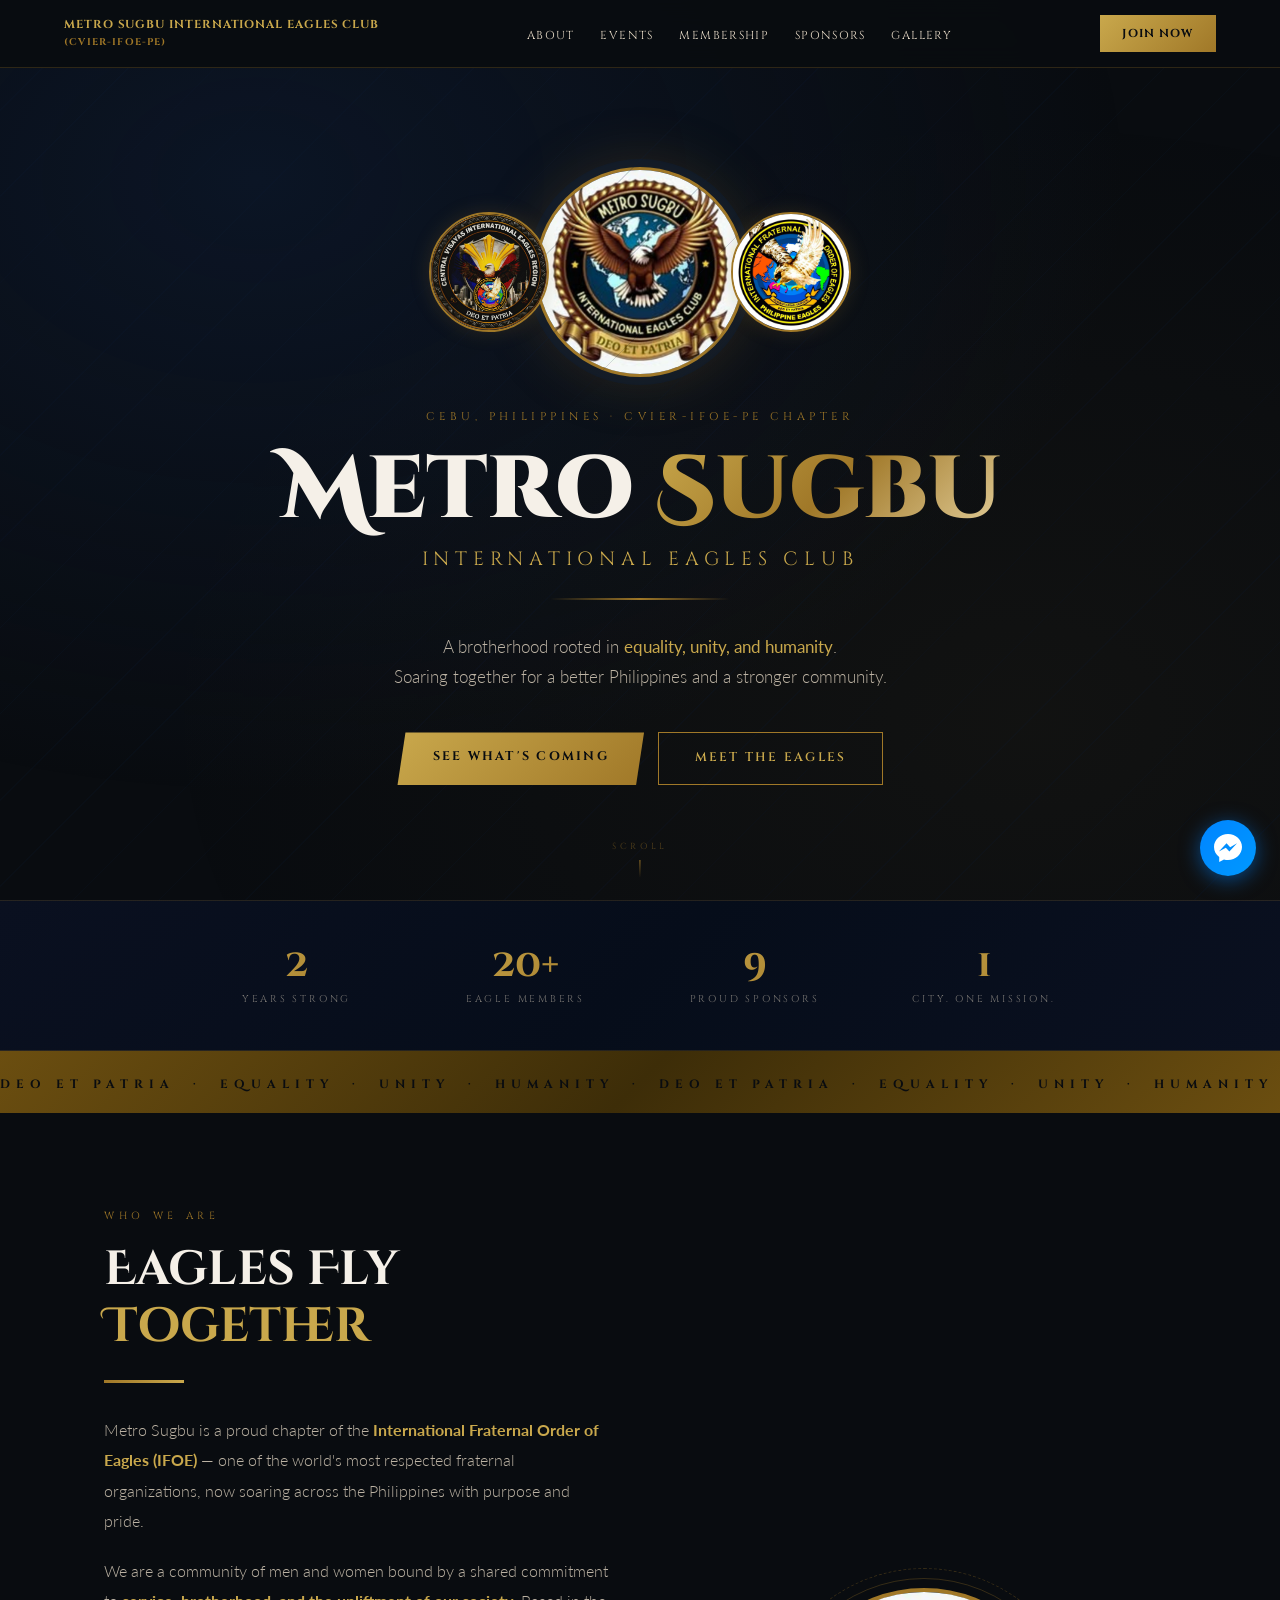
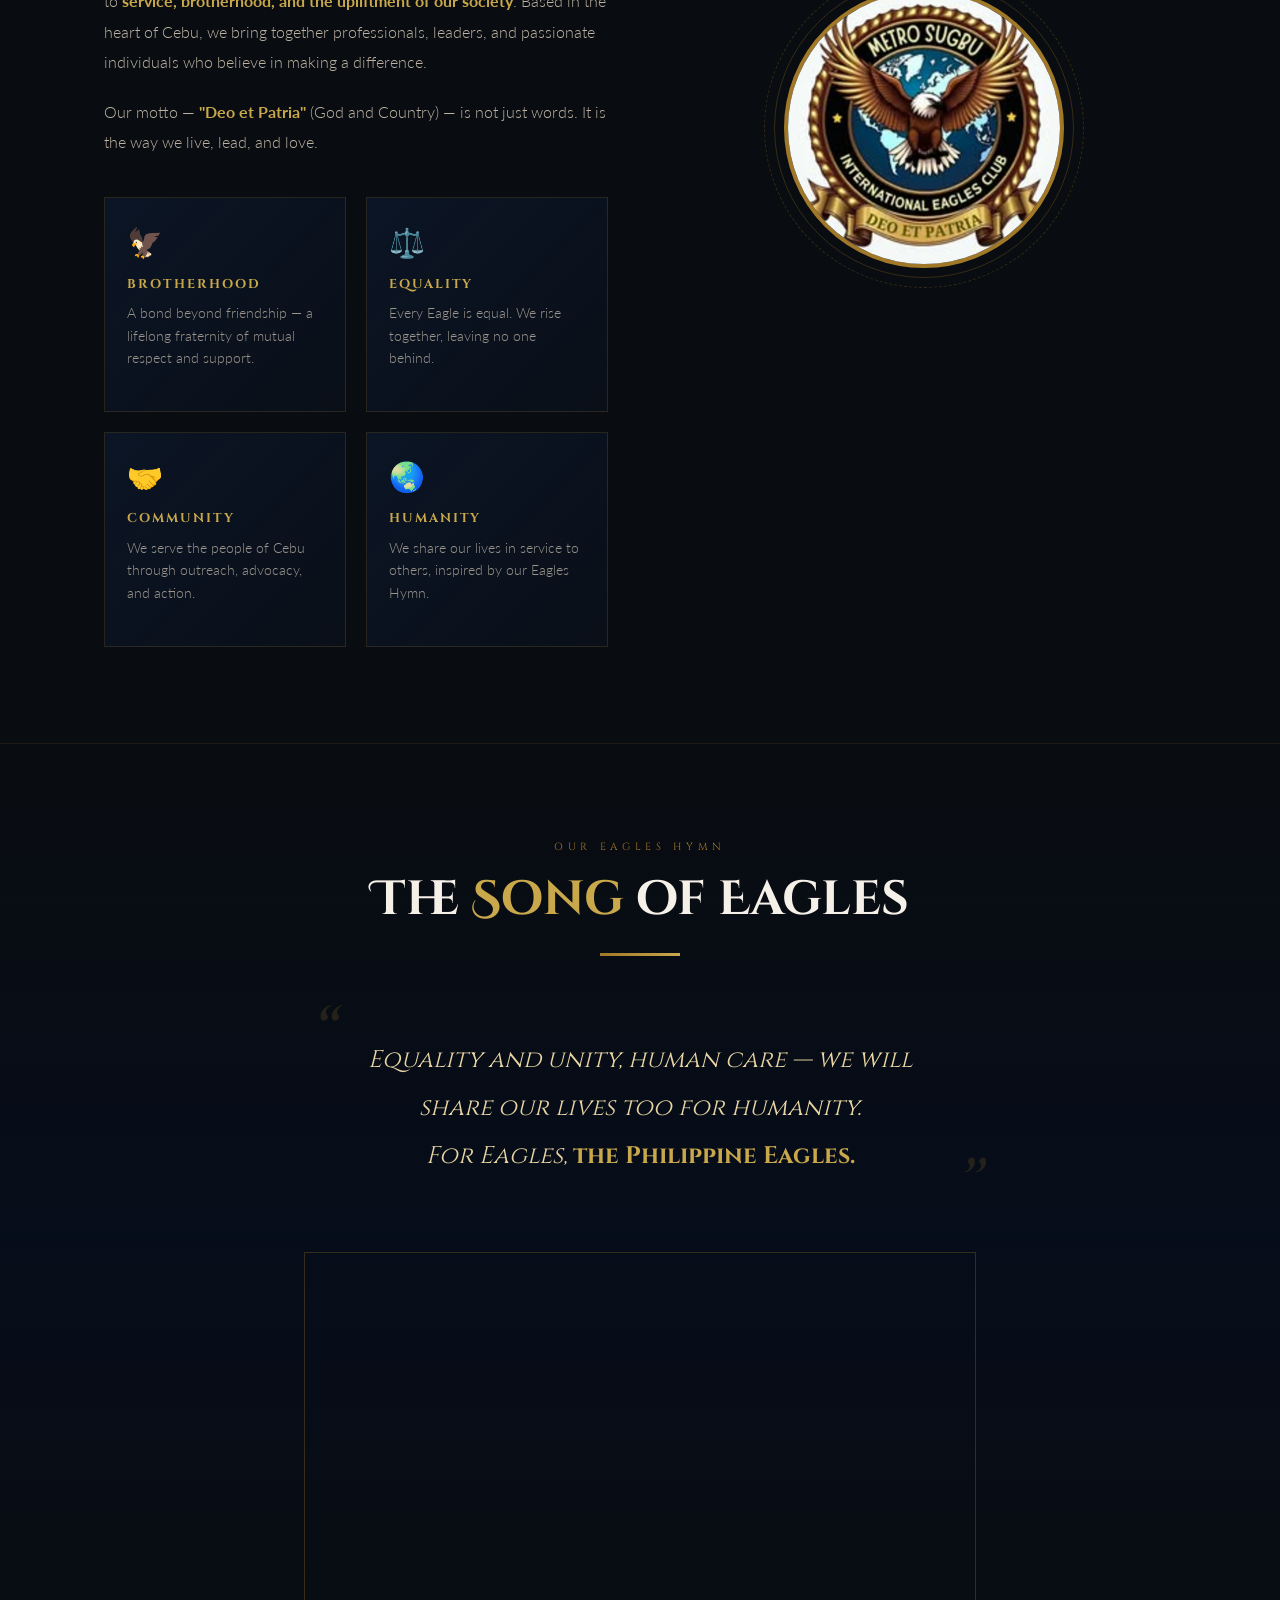
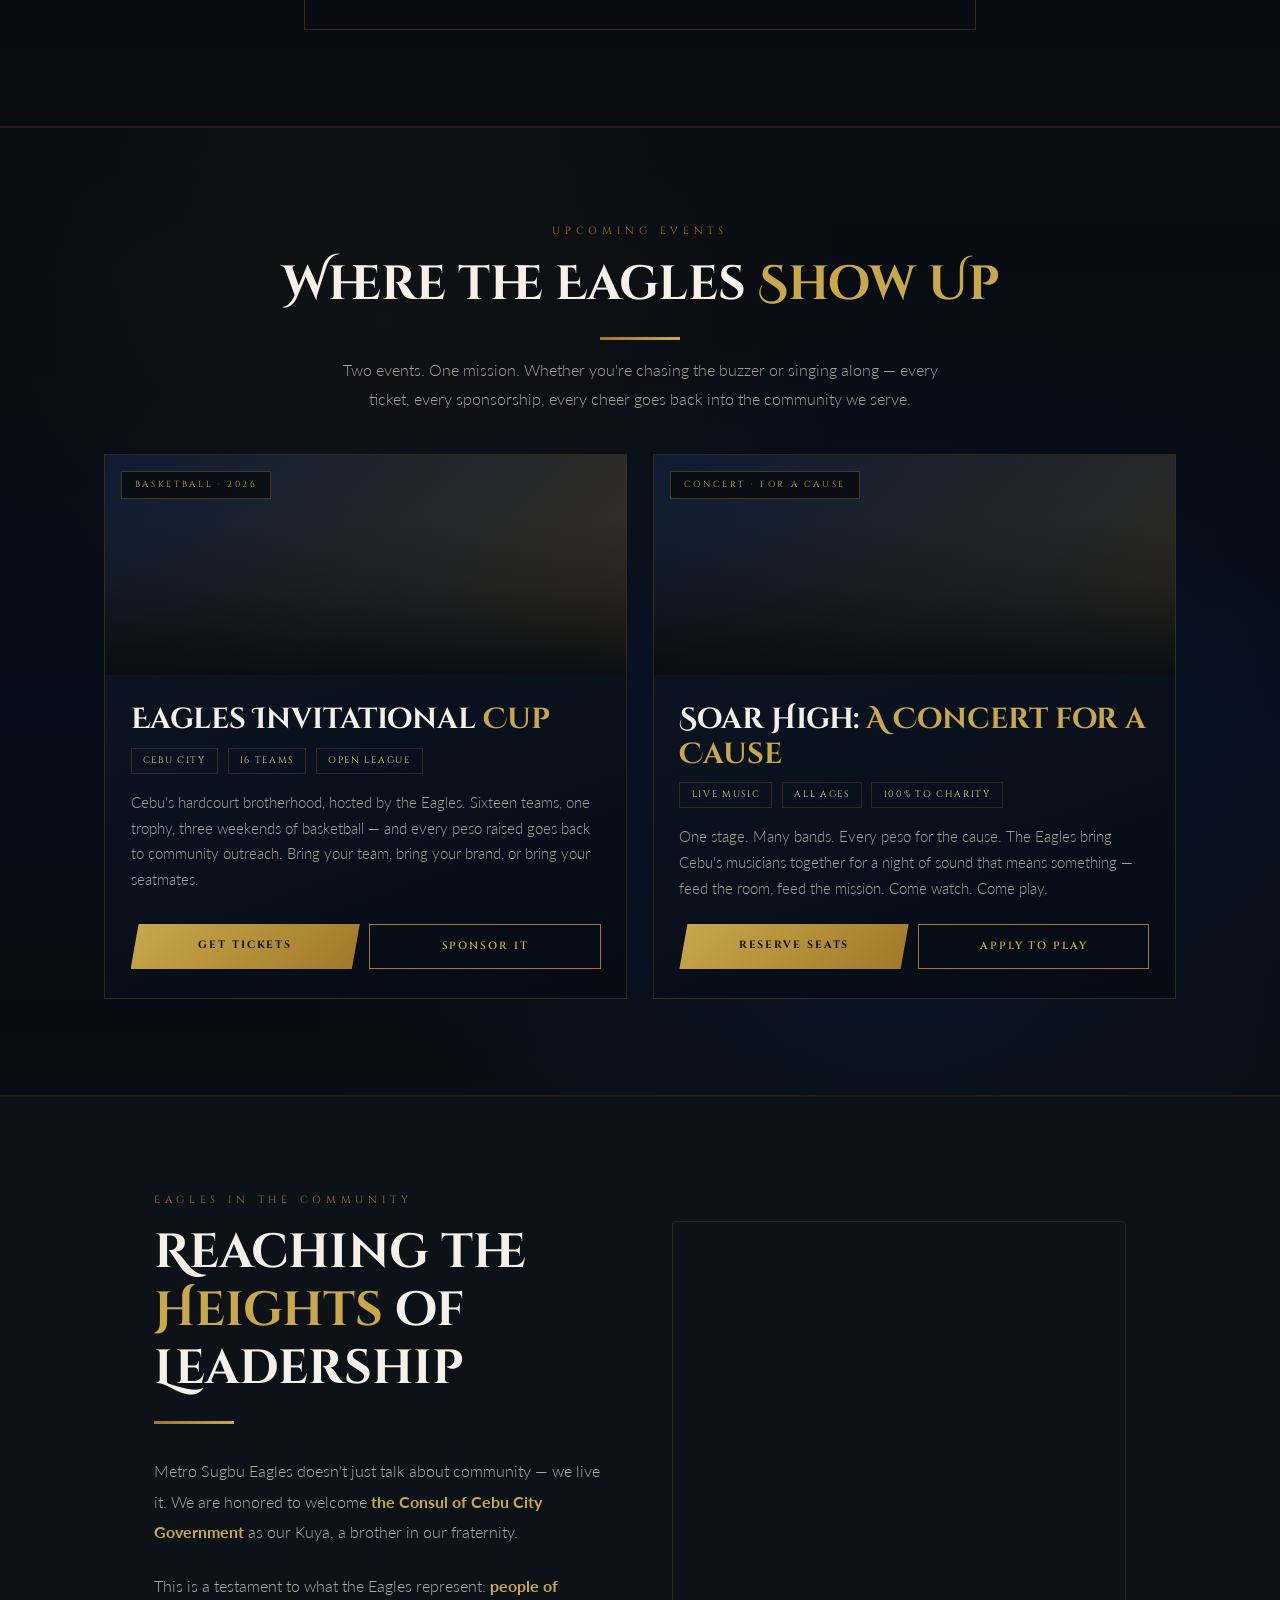
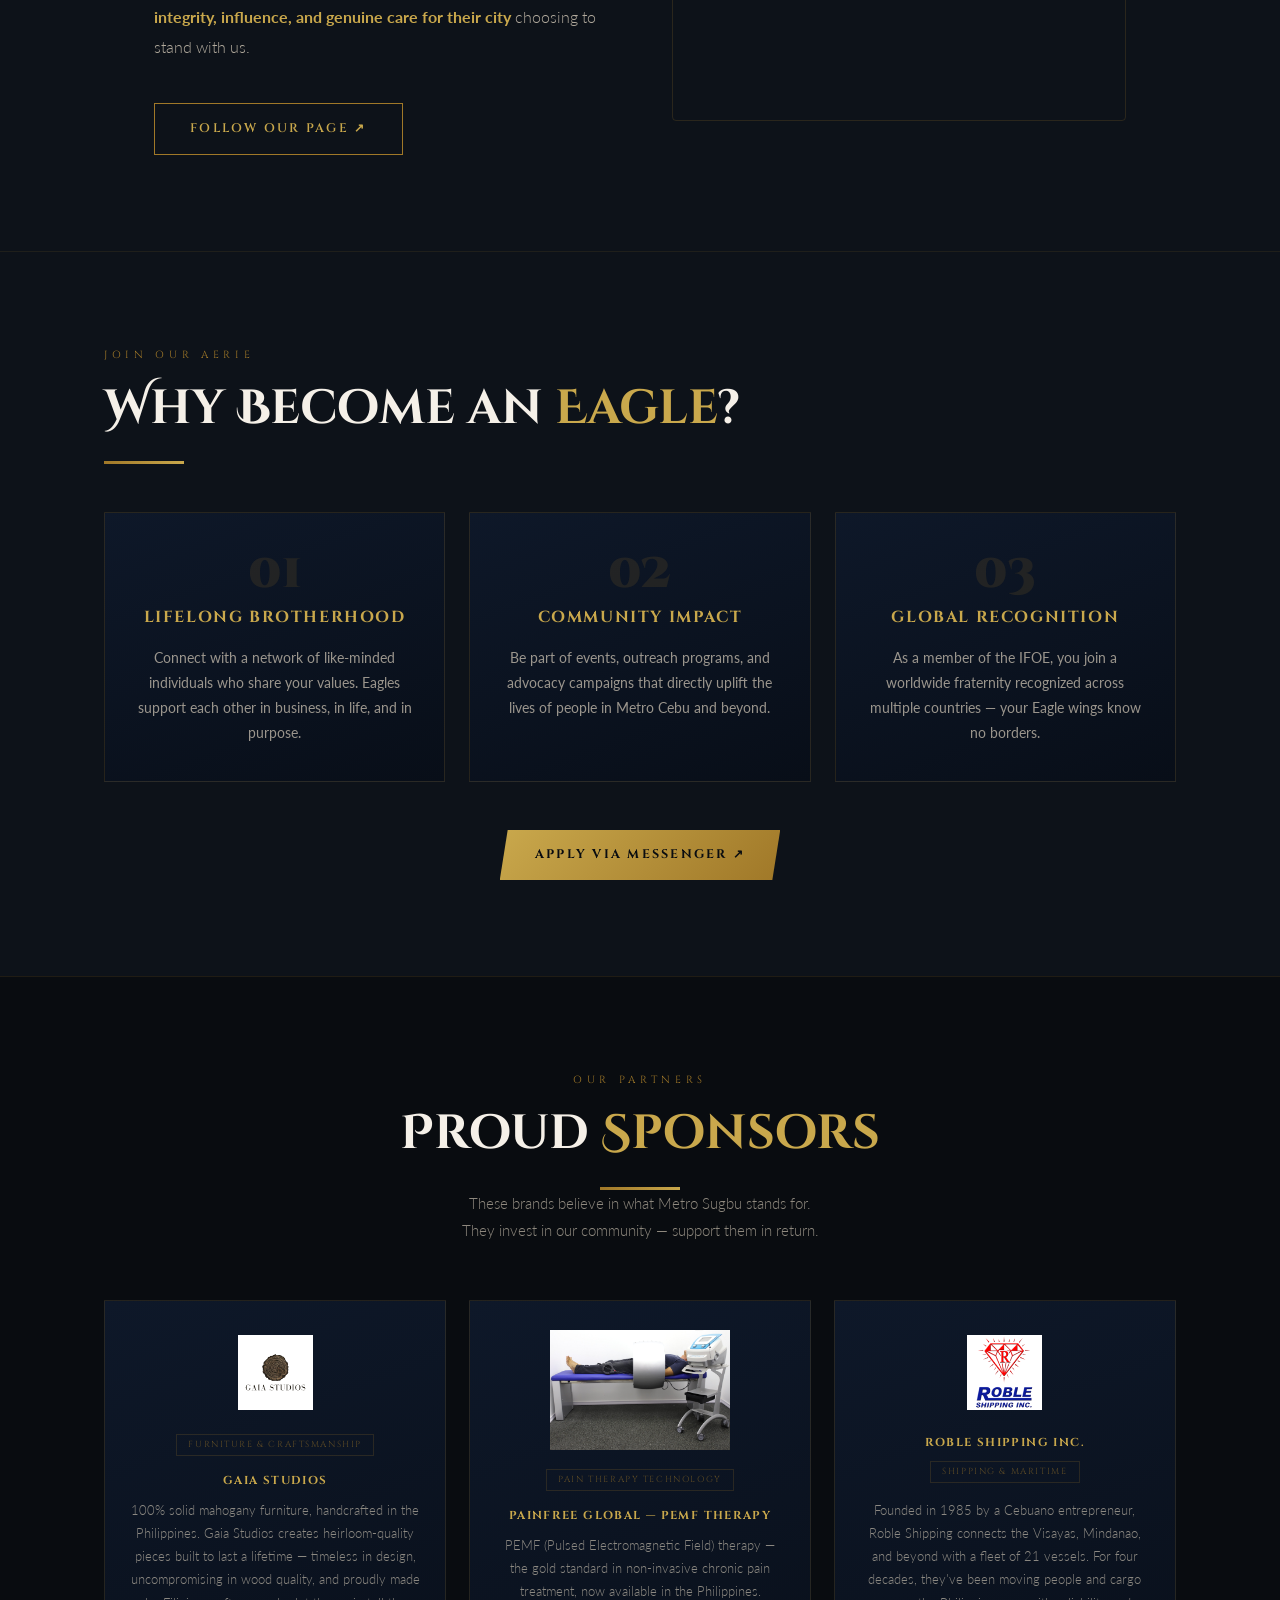
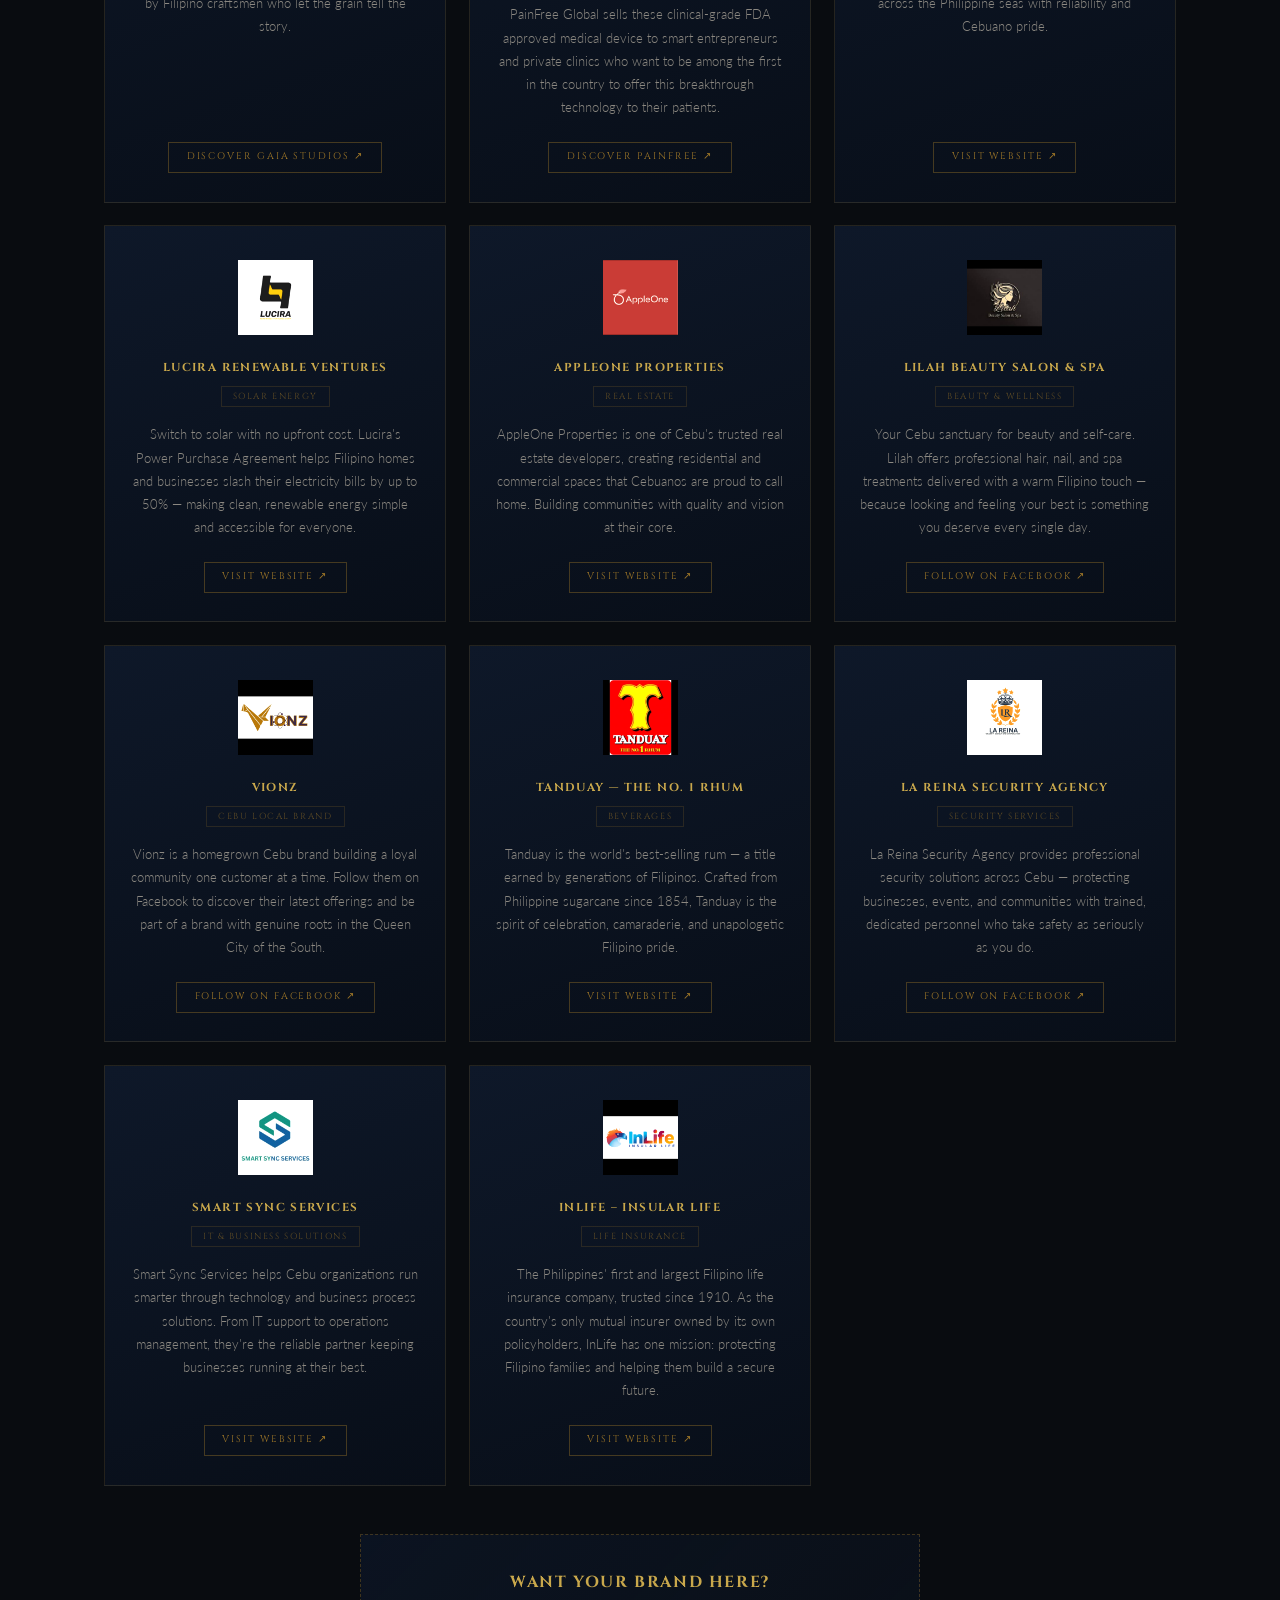
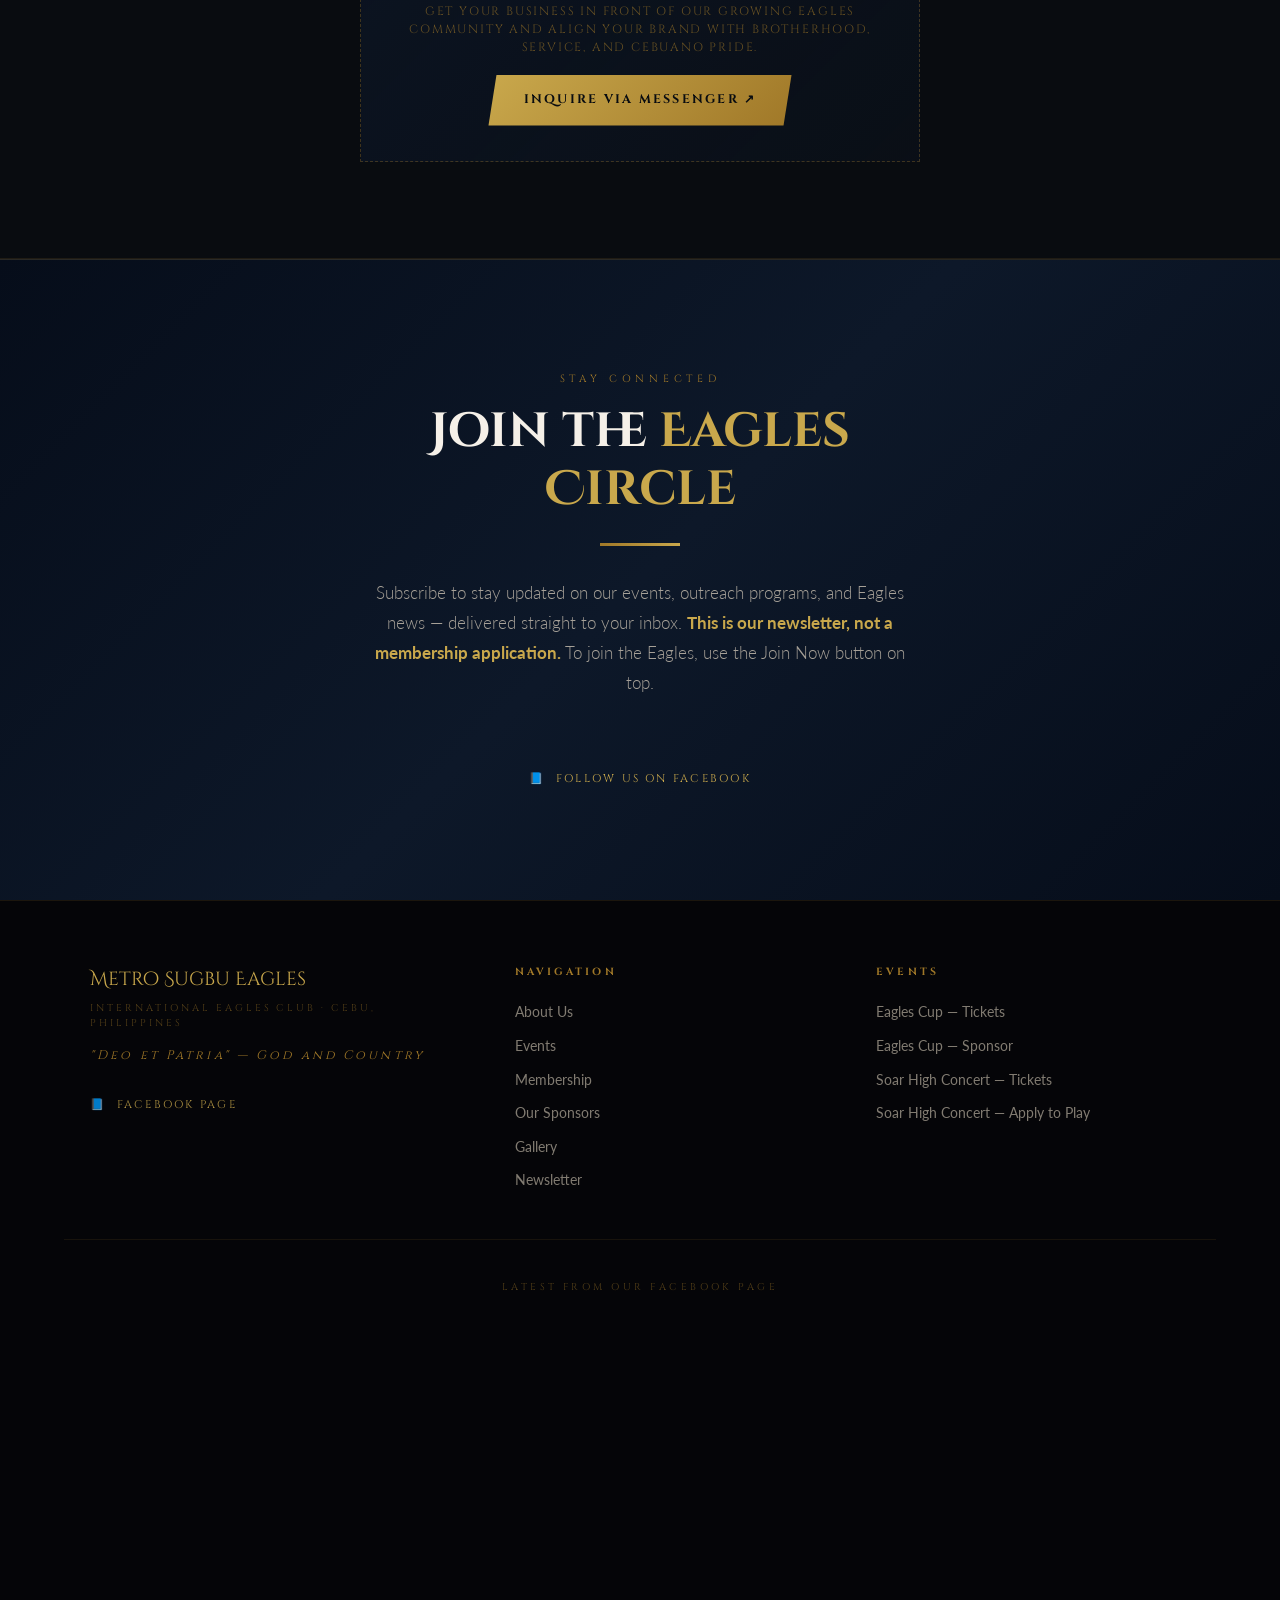
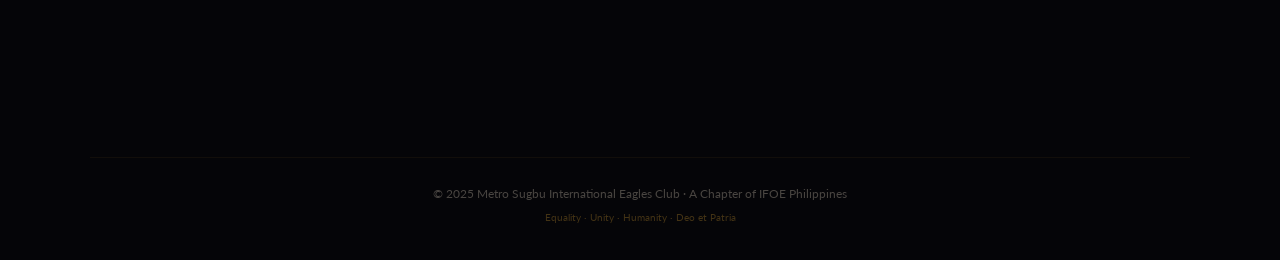
==== commit 57d53c4c: "Fix domain connection and improve mobile/desktop responsive layout - wrangler.jsonc: add custom_doma" ====
--- a/index.html
+++ b/index.html
@@ -14,13 +14,6 @@
 <link rel="preconnect" href="https://fonts.googleapis.com">
 <link rel="preconnect" href="https://fonts.gstatic.com" crossorigin>
 <link href="https://fonts.googleapis.com/css2?family=Cinzel+Decorative:wght@700;900&family=Cinzel:wght@400;600;700&family=Lato:wght@300;400;700&display=swap" rel="stylesheet">
-<link rel="stylesheet" href="styles.css">
-<meta property="og:type" content="website">
-<meta property="og:url" content="https://metrosugbu.com/">
-<meta property="og:title" content="Metro Sugbu International Eagles Club">
-<meta property="og:description" content="A Cebu chapter of the IFOE bound by brotherhood, service, and Cebuano pride. Eagles Cup, Soar High concert, community outreach, and more.">
-<meta property="og:image" content="https://metrosugbu.com/Metro%20Sugbo%20Eagles.jpg">
-<meta name="twitter:card" content="summary_large_image">
 
 <!-- MailerLite Universal -->
 <script>
@@ -32,28 +25,91 @@
 </script>
 
 <style>
+  :root {
+    --gold: #A07828;
+    --gold-light: #C9A84C;
+    --gold-pale: #E8D5A3;
+    --navy: #0E1E3A;
+    --dark: #090C10;
+    --dark-mid: #0D1219;
+    --cream: #E8DCC8;
+    --white: #F5F0E8;
+    --nav-h: 68px;
+  }
+
+  * { margin: 0; padding: 0; box-sizing: border-box; }
+  html { scroll-behavior: smooth; -webkit-text-size-adjust: 100%; }
+  body { background: var(--dark); color: var(--cream); font-family: 'Lato', sans-serif; overflow-x: hidden; line-height: 1.5; }
+  body.no-scroll { overflow: hidden; }
   body::before {
     content: ''; position: fixed; inset: 0;
     background: radial-gradient(ellipse at 20% 20%, rgba(14,30,58,0.5) 0%, transparent 60%),
                 radial-gradient(ellipse at 80% 80%, rgba(160,120,40,0.06) 0%, transparent 60%);
     pointer-events: none; z-index: 0;
   }
+  img { max-width: 100%; display: block; }
+  a, button { -webkit-tap-highlight-color: transparent; }
+  :focus-visible { outline: 2px solid var(--gold-light); outline-offset: 3px; }
 
   /* SCROLL PROGRESS */
   .scroll-progress { position: fixed; top: 0; left: 0; height: 2px; width: 0%; background: linear-gradient(90deg, var(--gold), var(--gold-light)); z-index: 200; transition: width 0.1s; }
+
+  /* NAV */
+  nav {
+    position: fixed; top: 0; width: 100%; z-index: 100;
+    display: flex; align-items: center; justify-content: space-between; gap: 1rem;
+    padding: 0.9rem clamp(1rem, 5%, 5%); background: rgba(9,12,16,0.92);
+    border-bottom: 1px solid rgba(160,120,40,0.25); backdrop-filter: blur(12px); -webkit-backdrop-filter: blur(12px);
+    min-height: var(--nav-h);
+  }
+  .nav-logo { font-family: 'Cinzel', serif; font-size: clamp(0.55rem, 1.2vw, 0.72rem); font-weight: 700; color: var(--gold-light); letter-spacing: 0.08em; text-transform: uppercase; text-decoration: none; line-height: 1.4; max-width: 320px; }
+  .nav-logo .nav-logo-acronym { font-size: 0.85em; color: var(--gold); letter-spacing: 0.12em; }
+  .nav-links { display: flex; gap: 1.6rem; list-style: none; align-items: center; }
+  .nav-links a { font-family: 'Cinzel', serif; font-size: 0.72rem; letter-spacing: 0.12em; color: var(--cream); text-decoration: none; text-transform: uppercase; transition: color 0.3s; padding: 0.4rem 0; position: relative; }
+  .nav-links a::after { content: ''; position: absolute; left: 0; right: 0; bottom: 0; height: 1px; background: var(--gold-light); transform: scaleX(0); transition: transform 0.3s; transform-origin: center; }
+  .nav-links a:hover { color: var(--gold-light); }
+  .nav-links a:hover::after, .nav-links a.active::after { transform: scaleX(1); }
+  .nav-cta { font-family: 'Cinzel', serif; font-size: 0.72rem; letter-spacing: 0.1em; color: var(--dark); background: linear-gradient(135deg, var(--gold-light), var(--gold)); padding: 0.6rem 1.4rem; cursor: pointer; text-transform: uppercase; font-weight: 700; transition: opacity 0.3s, transform 0.2s; text-decoration: none; flex-shrink: 0; }
+  .nav-cta:hover { opacity: 0.9; transform: translateY(-1px); }
+
+  /* HAMBURGER */
+  .nav-toggle { display: none; background: transparent; border: 1px solid rgba(160,120,40,0.3); width: 42px; height: 42px; cursor: pointer; align-items: center; justify-content: center; flex-direction: column; gap: 5px; flex-shrink: 0; transition: border-color 0.3s; }
+  .nav-toggle:hover { border-color: var(--gold); }
+  .nav-toggle span { display: block; width: 18px; height: 2px; background: var(--gold-light); transition: transform 0.3s, opacity 0.3s; }
+  .nav-toggle[aria-expanded="true"] span:nth-child(1) { transform: translateY(7px) rotate(45deg); }
+  .nav-toggle[aria-expanded="true"] span:nth-child(2) { opacity: 0; }
+  .nav-toggle[aria-expanded="true"] span:nth-child(3) { transform: translateY(-7px) rotate(-45deg); }
+
+  /* MOBILE DRAWER */
+  .mobile-drawer {
+    position: fixed; top: var(--nav-h); right: 0; bottom: 0; width: min(85%, 340px);
+    background: linear-gradient(180deg, rgba(9,12,16,0.98), rgba(13,24,41,0.98));
+    border-left: 1px solid rgba(160,120,40,0.3);
+    transform: translateX(100%); transition: transform 0.35s cubic-bezier(.2,.8,.2,1);
+    z-index: 99; padding: 2rem 1.6rem; overflow-y: auto;
+    display: flex; flex-direction: column; gap: 0.4rem;
+  }
+  .mobile-drawer.open { transform: translateX(0); }
+  .mobile-drawer a { font-family: 'Cinzel', serif; font-size: 0.85rem; letter-spacing: 0.18em; color: var(--cream); text-decoration: none; text-transform: uppercase; padding: 1rem 0.4rem; border-bottom: 1px solid rgba(160,120,40,0.12); transition: color 0.2s, padding 0.2s; }
+  .mobile-drawer a:hover { color: var(--gold-light); padding-left: 0.8rem; }
+  .mobile-drawer .drawer-cta { background: linear-gradient(135deg, var(--gold-light), var(--gold)); color: var(--dark); font-weight: 700; text-align: center; margin-top: 1rem; padding: 1rem; border: none; }
+  .mobile-drawer .drawer-cta:hover { padding-left: 1rem; }
+  .mobile-drawer .drawer-section { font-family: 'Cinzel', serif; font-size: 0.55rem; letter-spacing: 0.4em; color: rgba(160,120,40,0.55); text-transform: uppercase; padding: 1.5rem 0.4rem 0.4rem; }
+  .drawer-overlay { position: fixed; inset: 0; background: rgba(0,0,0,0.6); opacity: 0; pointer-events: none; transition: opacity 0.3s; z-index: 98; backdrop-filter: blur(2px); }
+  .drawer-overlay.open { opacity: 1; pointer-events: all; }
 
   /* HERO */
   .hero { min-height: 100vh; min-height: 100svh; display: flex; flex-direction: column; align-items: center; justify-content: center; text-align: center; padding: calc(var(--nav-h) + 3rem) 5% 4rem; position: relative; overflow: hidden; }
   .hero-bg-lines { position: absolute; inset: 0; background-image: repeating-linear-gradient(-45deg, transparent, transparent 60px, rgba(14,30,58,0.15) 60px, rgba(14,30,58,0.15) 61px); pointer-events: none; }
   .emblem-cluster { display: flex; align-items: center; justify-content: center; margin-bottom: 2rem; }
-  .hero-emblem { width: clamp(110px, 22vw, 210px); height: clamp(110px, 22vw, 210px); border-radius: 50%; border: 3px solid var(--gold); box-shadow: 0 0 0 8px rgba(14,30,58,0.4), 0 0 60px rgba(160,120,40,0.25); animation: glowPulse 3s ease-in-out infinite; object-fit: cover; flex-shrink: 0; }
+  .hero-emblem { width: clamp(140px, 26vw, 210px); height: clamp(140px, 26vw, 210px); border-radius: 50%; border: 3px solid var(--gold); box-shadow: 0 0 0 8px rgba(14,30,58,0.4), 0 0 60px rgba(160,120,40,0.25); animation: glowPulse 3s ease-in-out infinite; object-fit: cover; flex-shrink: 0; }
   @keyframes glowPulse {
     0%,100% { box-shadow: 0 0 0 8px rgba(14,30,58,0.4), 0 0 60px rgba(160,120,40,0.25); }
     50% { box-shadow: 0 0 0 12px rgba(14,30,58,0.5), 0 0 80px rgba(160,120,40,0.4); }
   }
-  .emblem-side { width: clamp(62px, 11vw, 120px); height: clamp(62px, 11vw, 120px); border-radius: 50%; object-fit: cover; border: 2px solid var(--gold); box-shadow: 0 0 20px rgba(160,120,40,0.2); flex-shrink: 0; }
-  .emblem-left { margin-right: -12px; z-index: 0; }
-  .emblem-right { margin-left: -12px; z-index: 0; }
+  .emblem-side { width: clamp(80px, 14vw, 120px); height: clamp(80px, 14vw, 120px); border-radius: 50%; object-fit: cover; border: 2px solid var(--gold); box-shadow: 0 0 20px rgba(160,120,40,0.2); flex-shrink: 0; }
+  .emblem-left { margin-right: -14px; z-index: 0; }
+  .emblem-right { margin-left: -14px; z-index: 0; }
   .hero-eyebrow { font-family: 'Cinzel', serif; font-size: clamp(0.6rem, 1.3vw, 0.7rem); letter-spacing: 0.4em; color: var(--gold); text-transform: uppercase; margin-bottom: 1.2rem; opacity: 0; animation: fadeUp 0.8s 0.3s forwards; padding: 0 1rem; }
   .hero-title { font-family: 'Cinzel Decorative', serif; font-size: clamp(2.2rem, 7vw, 5.5rem); font-weight: 900; line-height: 1.05; color: var(--white); margin-bottom: 0.5rem; opacity: 0; animation: fadeUp 0.8s 0.5s forwards; }
   .hero-title span { background: linear-gradient(135deg, var(--gold-light), var(--gold), var(--gold-pale)); -webkit-background-clip: text; -webkit-text-fill-color: transparent; background-clip: text; }
@@ -64,7 +120,15 @@
   .hero-cta-group { display: flex; gap: 0.9rem; flex-wrap: wrap; justify-content: center; opacity: 0; animation: fadeUp 0.8s 1.3s forwards; padding: 0 1rem; }
   .hero-scroll-hint { position: absolute; bottom: 1.4rem; left: 50%; transform: translateX(-50%); font-family: 'Cinzel', serif; font-size: 0.55rem; letter-spacing: 0.4em; color: rgba(160,120,40,0.5); text-transform: uppercase; opacity: 0; animation: fadeIn 1s 1.8s forwards; display: flex; flex-direction: column; align-items: center; gap: 0.4rem; }
   .hero-scroll-hint::after { content: ''; width: 1px; height: 18px; background: linear-gradient(to bottom, var(--gold), transparent); animation: scrollHint 2s ease-in-out infinite; }
+  @keyframes fadeUp { from { opacity: 0; transform: translateY(24px); } to { opacity: 1; transform: translateY(0); } }
+  @keyframes fadeIn { from { opacity: 0; } to { opacity: 1; } }
   @keyframes scrollHint { 0% { transform: translateY(-6px); opacity: 0.3; } 50% { opacity: 1; } 100% { transform: translateY(6px); opacity: 0.3; } }
+
+  /* BUTTONS */
+  .btn-primary { font-family: 'Cinzel', serif; font-size: clamp(0.72rem, 1.3vw, 0.78rem); letter-spacing: 0.18em; color: var(--dark); background: linear-gradient(135deg, var(--gold-light), var(--gold)); border: none; padding: 1rem 2.2rem; cursor: pointer; text-transform: uppercase; font-weight: 700; text-decoration: none; display: inline-block; transition: transform 0.2s, box-shadow 0.2s; clip-path: polygon(8px 0%, 100% 0%, calc(100% - 8px) 100%, 0% 100%); white-space: nowrap; }
+  .btn-primary:hover { transform: translateY(-2px); box-shadow: 0 10px 30px rgba(160,120,40,0.4); }
+  .btn-secondary { font-family: 'Cinzel', serif; font-size: clamp(0.72rem, 1.3vw, 0.78rem); letter-spacing: 0.18em; color: var(--gold-light); background: transparent; border: 1px solid var(--gold); padding: 1rem 2.2rem; cursor: pointer; text-transform: uppercase; font-weight: 600; text-decoration: none; display: inline-block; transition: background 0.3s, color 0.3s; white-space: nowrap; }
+  .btn-secondary:hover { background: rgba(160,120,40,0.1); color: var(--white); }
 
   /* STATS */
   .stats-bar { background: linear-gradient(135deg, #0A1020, #060D1A, #0A1020); border-top: 1px solid rgba(160,120,40,0.2); border-bottom: 1px solid rgba(160,120,40,0.2); padding: 2.2rem 5%; }
@@ -77,6 +141,14 @@
   .motto-band { background: linear-gradient(135deg, #6B4E10 0%, #3D2D08 50%, #6B4E10 100%); padding: 1.2rem 0; overflow: hidden; }
   .motto-band-text { font-family: 'Cinzel', serif; font-size: 0.75rem; letter-spacing: 0.5em; color: var(--dark); font-weight: 700; text-transform: uppercase; animation: marquee 22s linear infinite; white-space: nowrap; display: inline-block; }
   @keyframes marquee { from { transform: translateX(30%); } to { transform: translateX(-100%); } }
+
+  /* SECTIONS */
+  section { position: relative; z-index: 1; }
+  .section-inner { max-width: 1200px; margin: 0 auto; padding: clamp(4rem, 9vw, 6rem) 5%; }
+  .section-label { font-family: 'Cinzel', serif; font-size: 0.65rem; letter-spacing: 0.45em; color: var(--gold); text-transform: uppercase; margin-bottom: 1rem; }
+  .section-title { font-family: 'Cinzel Decorative', serif; font-size: clamp(1.7rem, 4vw, 3rem); font-weight: 700; color: var(--white); margin-bottom: 1.5rem; line-height: 1.2; }
+  .section-title span { color: var(--gold-light); }
+  .gold-line { width: 80px; height: 3px; background: linear-gradient(90deg, var(--gold), var(--gold-light)); margin-bottom: 2rem; }
 
   /* ABOUT */
   .about-grid { display: grid; grid-template-columns: 1fr 1fr; gap: clamp(2rem, 5vw, 5rem); align-items: center; }
@@ -148,19 +220,31 @@
   #sponsors { background: var(--dark); border-top: 1px solid rgba(160,120,40,0.15); border-bottom: 1px solid rgba(160,120,40,0.15); }
   .sponsors-inner { max-width: 1200px; margin: 0 auto; padding: clamp(4rem, 9vw, 6rem) 5%; text-align: center; }
   .sponsors-tagline { color: rgba(232,220,200,0.6); font-size: 0.95rem; line-height: 1.8; margin: 0 auto 3.5rem; font-weight: 300; max-width: 560px; }
-  .sponsors-grid { display: grid; grid-template-columns: repeat(auto-fit, minmax(240px, 1fr)); gap: 1.4rem; margin-bottom: 3rem; }
-  .sponsor-card { background: linear-gradient(160deg, #0E1829, #080E18); border: 1px solid rgba(160,120,40,0.18); padding: 1.8rem 1.6rem; display: flex; flex-direction: column; align-items: center; text-decoration: none; position: relative; overflow: hidden; transition: border-color 0.3s, transform 0.3s, box-shadow 0.3s; text-align: center; }
+  .sponsors-grid { display: grid; grid-template-columns: repeat(auto-fit, minmax(260px, 1fr)); gap: 1.4rem; margin-bottom: 3rem; }
+
+  .sponsor-card {
+    background: linear-gradient(160deg, #0E1829, #080E18);
+    border: 1px solid rgba(160,120,40,0.18);
+    padding: 1.8rem 1.6rem;
+    display: flex; flex-direction: column; align-items: center;
+    text-decoration: none; position: relative; overflow: hidden;
+    transition: border-color 0.3s, transform 0.3s, box-shadow 0.3s;
+    text-align: center;
+  }
   .sponsor-card::before { content: ''; position: absolute; top: 0; left: 0; right: 0; height: 2px; background: linear-gradient(90deg, transparent, var(--gold), transparent); transform: scaleX(0); transition: transform 0.4s; }
   .sponsor-card:hover::before { transform: scaleX(1); }
   .sponsor-card:hover { border-color: var(--gold); transform: translateY(-5px); box-shadow: 0 16px 40px rgba(160,120,40,0.15); }
+
   .logo-wrap { width: 100%; display: flex; align-items: center; justify-content: center; height: 85px; margin-bottom: 1.2rem; }
   .logo-wrap img { max-width: 150px; max-height: 75px; width: auto; height: auto; object-fit: contain; filter: brightness(1.05); transition: filter 0.3s; }
   .sponsor-card:hover .logo-wrap img { filter: brightness(1.2); }
+
   .sponsor-name { font-family: 'Cinzel', serif; font-size: 0.72rem; letter-spacing: 0.12em; color: var(--gold-light); text-transform: uppercase; margin-bottom: 0.6rem; display: block; font-weight: 700; }
   .sponsor-badge { display: inline-block; font-family: 'Cinzel', serif; font-size: 0.55rem; letter-spacing: 0.18em; color: rgba(160,120,40,0.55); border: 1px solid rgba(160,120,40,0.2); padding: 0.2rem 0.7rem; text-transform: uppercase; margin-bottom: 1rem; }
   .sponsor-desc { font-size: 0.83rem; color: rgba(232,220,200,0.58); line-height: 1.75; font-weight: 300; margin-bottom: 1.4rem; flex: 1; }
   .sponsor-cta { display: inline-block; font-family: 'Cinzel', serif; font-size: 0.6rem; letter-spacing: 0.2em; color: var(--gold); border: 1px solid rgba(160,120,40,0.4); padding: 0.45rem 1.1rem; text-transform: uppercase; transition: background 0.3s, color 0.3s; margin-top: auto; }
   .sponsor-card:hover .sponsor-cta { background: var(--gold); color: #090C10; }
+
   .become-sponsor { background: linear-gradient(135deg, rgba(14,30,58,0.4), rgba(14,30,58,0.15)); border: 1px dashed rgba(160,120,40,0.35); padding: 2.2rem 1.6rem; max-width: 560px; margin: 0 auto; }
   .become-sponsor p { font-family: 'Cinzel', serif; font-size: 0.75rem; letter-spacing: 0.15em; color: rgba(160,120,40,0.6); text-transform: uppercase; margin-bottom: 1.2rem; }
   .become-sponsor p strong { display: block; font-size: 1rem; color: var(--gold-light); margin-bottom: 0.5rem; letter-spacing: 0.1em; }
@@ -187,34 +271,68 @@
   .footer-fb-label { font-family: 'Cinzel', serif; font-size: 0.62rem; letter-spacing: 0.35em; color: rgba(160,120,40,0.5); text-transform: uppercase; }
   .footer-copy { text-align: center; font-size: 0.72rem; color: rgba(232,220,200,0.3); line-height: 2; border-top: 1px solid rgba(160,120,40,0.08); padding-top: 1.5rem; max-width: 1100px; margin: 0 auto; }
 
+  /* MESSENGER */
+  .messenger-float { position: fixed; bottom: 1.5rem; right: 1.5rem; z-index: 90; width: 56px; height: 56px; border-radius: 50%; background: linear-gradient(135deg, #0084FF, #0099FF); display: flex; align-items: center; justify-content: center; box-shadow: 0 4px 20px rgba(0,132,255,0.5); cursor: pointer; text-decoration: none; transition: transform 0.2s, box-shadow 0.2s; animation: floatPulse 3s ease-in-out infinite; }
+  .messenger-float:hover { transform: scale(1.08); box-shadow: 0 8px 30px rgba(0,132,255,0.6); }
+  .messenger-float svg { width: 28px; height: 28px; fill: white; }
+  @keyframes floatPulse { 0%,100% { box-shadow: 0 4px 20px rgba(0,132,255,0.5); } 50% { box-shadow: 0 4px 30px rgba(0,132,255,0.8), 0 0 0 8px rgba(0,132,255,0.1); } }
+  .messenger-tooltip { position: absolute; right: 70px; top: 50%; transform: translateY(-50%); background: rgba(9,12,16,0.95); border: 1px solid rgba(160,120,40,0.3); color: var(--cream); font-family: 'Cinzel', serif; font-size: 0.6rem; letter-spacing: 0.1em; padding: 0.4rem 0.8rem; white-space: nowrap; opacity: 0; pointer-events: none; transition: opacity 0.3s; }
+  .messenger-float:hover .messenger-tooltip { opacity: 1; }
+
+  /* REVEAL */
+  .reveal { opacity: 0; transform: translateY(28px); transition: opacity 0.7s ease, transform 0.7s ease; }
+  .reveal.visible { opacity: 1; transform: translateY(0); }
+  @media (prefers-reduced-motion: reduce) {
+    .reveal { opacity: 1; transform: none; }
+    *, *::before, *::after { animation-duration: 0.001ms !important; transition-duration: 0.001ms !important; }
+  }
+
   /* RESPONSIVE */
   @media (max-width: 1024px) {
     .footer-grid { grid-template-columns: 1fr 1fr; }
+    .membership-grid { grid-template-columns: repeat(2, 1fr); }
   }
   @media (max-width: 900px) {
+    .nav-links { display: none; }
+    .nav-cta { display: none; }
+    .nav-toggle { display: flex; }
     .about-grid { grid-template-columns: 1fr; }
     .about-visual { order: -1; }
-    .about-emblem-wrap { width: 240px; height: 240px; margin: 0 auto; }
+    .about-emblem-wrap { width: 240px; height: 240px; margin: 0 auto; overflow: hidden; }
     .about-emblem-wrap img { width: 210px; height: 210px; }
     .ring-1 { width: 224px; height: 224px; }
     .ring-2 { width: 240px; height: 240px; }
-    .membership-grid { grid-template-columns: 1fr; }
     .events-grid { grid-template-columns: 1fr; }
     .fb-post-inner { grid-template-columns: 1fr; }
+    .fb-post-embed { overflow: hidden; }
+    .fb-post-embed iframe { width: 100% !important; max-width: 100%; }
     .footer-grid { grid-template-columns: 1fr; gap: 2.5rem; }
+    .footer-fb { overflow: hidden; }
+    .footer-fb iframe { width: 100% !important; max-width: 100%; }
     .stats-grid { grid-template-columns: repeat(2, 1fr); gap: 1.5rem; }
+    footer { padding-bottom: calc(3rem + 56px); }
+  }
+  @media (max-width: 640px) {
+    .membership-grid { grid-template-columns: 1fr; }
   }
   @media (max-width: 560px) {
     .about-values { grid-template-columns: 1fr; }
     .hero-cta-group { flex-direction: column; align-items: stretch; width: 100%; max-width: 320px; }
-    .hero-cta-group a { width: 100%; }
+    .hero-cta-group a { width: 100%; text-align: center; }
     .anthem-quote { padding: 1.5rem 0.5rem; }
     .anthem-quote::before { font-size: 3rem; }
     .anthem-quote::after { font-size: 3rem; bottom: -1rem; }
+    .messenger-float { bottom: 1rem; right: 1rem; width: 52px; height: 52px; }
+    .messenger-float svg { width: 24px; height: 24px; }
     .event-card { min-height: 0; }
     .event-card-art { height: 180px; }
     .stats-bar { padding: 1.6rem 5%; }
-    .footer-fb iframe { width: 100% !important; }
+    .stats-grid { gap: 1rem; }
+    .sponsors-grid { grid-template-columns: 1fr; }
+  }
+  @media (max-width: 420px) {
+    .nav-logo .nav-logo-acronym { display: none; }
+    .emblem-side { width: 60px; height: 60px; }
   }
 </style>
 </head>
@@ -410,7 +528,9 @@
       <a href="https://www.facebook.com/profile.php?id=61581058374151" target="_blank" rel="noopener" class="btn-secondary" style="margin-top:1rem;">Follow Our Page ↗</a>
     </div>
     <div class="fb-post-embed reveal">
-      <iframe src="https://www.facebook.com/plugins/post.php?href=https%3A%2F%2Fwww.facebook.com%2Fpermalink.php%3Fstory_fbid%3Dpfbid0QMAa2t78FKfAj3MD6myXjbeYFgwbrySRfYLDEnJz3KxQXbePsdvCg5PkKt8x99Ail%26id%3D61581058374151&show_text=true&width=500" width="500" height="500" style="border:none;overflow:hidden;max-width:100%;" scrolling="no" frameborder="0" allowfullscreen="true" allow="autoplay; clipboard-write; encrypted-media; picture-in-picture; web-share" loading="lazy"></iframe>
+      <div style="width:100%;max-width:500px;overflow:hidden;">
+        <iframe src="https://www.facebook.com/plugins/post.php?href=https%3A%2F%2Fwww.facebook.com%2Fpermalink.php%3Fstory_fbid%3Dpfbid0QMAa2t78FKfAj3MD6myXjbeYFgwbrySRfYLDEnJz3KxQXbePsdvCg5PkKt8x99Ail%26id%3D61581058374151&show_text=true&width=500" width="500" height="500" style="border:none;overflow:hidden;width:100%;max-width:500px;" scrolling="no" frameborder="0" allowfullscreen="true" allow="autoplay; clipboard-write; encrypted-media; picture-in-picture; web-share" loading="lazy"></iframe>
+      </div>
     </div>
   </div>
 </section>
@@ -596,7 +716,9 @@
   </div>
   <div class="footer-fb">
     <div class="footer-fb-label">Latest From Our Facebook Page</div>
-    <iframe src="https://www.facebook.com/plugins/page.php?href=https%3A%2F%2Fwww.facebook.com%2Fprofile.php%3Fid%3D61581058374151&tabs=timeline&width=500&height=400&small_header=true&adapt_container_width=true&hide_cover=false&show_facepile=false" width="500" height="400" style="border:none;overflow:hidden;max-width:100%;" scrolling="no" frameborder="0" allowfullscreen="true" allow="autoplay; clipboard-write; encrypted-media; picture-in-picture; web-share" loading="lazy"></iframe>
+    <div style="width:100%;max-width:500px;overflow:hidden;">
+      <iframe src="https://www.facebook.com/plugins/page.php?href=https%3A%2F%2Fwww.facebook.com%2Fprofile.php%3Fid%3D61581058374151&tabs=timeline&width=500&height=400&small_header=true&adapt_container_width=true&hide_cover=false&show_facepile=false" width="500" height="400" style="border:none;overflow:hidden;width:100%;max-width:500px;" scrolling="no" frameborder="0" allowfullscreen="true" allow="autoplay; clipboard-write; encrypted-media; picture-in-picture; web-share" loading="lazy"></iframe>
+    </div>
   </div>
   <div class="footer-copy">
     © 2025 Metro Sugbu International Eagles Club · A Chapter of IFOE Philippines<br>
@@ -604,14 +726,48 @@
   </div>
 </footer>
 
-<script src="main.js"></script>
 <script>
-  // SCROLL PROGRESS (index only)
+  // SCROLL REVEAL
+  const reveals = document.querySelectorAll('.reveal');
+  const observer = new IntersectionObserver((entries) => {
+    entries.forEach((entry, i) => {
+      if (entry.isIntersecting) {
+        setTimeout(() => entry.target.classList.add('visible'), i * 60);
+        observer.unobserve(entry.target);
+      }
+    });
+  }, { threshold: 0.1 });
+  reveals.forEach(el => observer.observe(el));
+
+  // SCROLL PROGRESS
   const progress = document.getElementById('scrollProgress');
-  window.addEventListener('scroll', function () {
-    var h = document.documentElement;
-    progress.style.width = (h.scrollTop / (h.scrollHeight - h.clientHeight) * 100) + '%';
+  window.addEventListener('scroll', () => {
+    const h = document.documentElement;
+    const scrolled = (h.scrollTop / (h.scrollHeight - h.clientHeight)) * 100;
+    progress.style.width = scrolled + '%';
   }, { passive: true });
+
+  // MOBILE DRAWER
+  const navToggle = document.getElementById('navToggle');
+  const drawer = document.getElementById('mobileDrawer');
+  const overlay = document.getElementById('drawerOverlay');
+  const body = document.body;
+
+  function setDrawer(open) {
+    navToggle.setAttribute('aria-expanded', open ? 'true' : 'false');
+    drawer.classList.toggle('open', open);
+    overlay.classList.toggle('open', open);
+    drawer.setAttribute('aria-hidden', open ? 'false' : 'true');
+    body.classList.toggle('no-scroll', open);
+  }
+
+  navToggle.addEventListener('click', () => {
+    const isOpen = navToggle.getAttribute('aria-expanded') === 'true';
+    setDrawer(!isOpen);
+  });
+  overlay.addEventListener('click', () => setDrawer(false));
+  drawer.querySelectorAll('a').forEach(a => a.addEventListener('click', () => setDrawer(false)));
+  document.addEventListener('keydown', e => { if (e.key === 'Escape') setDrawer(false); });
 </script>
 </body>
 </html>
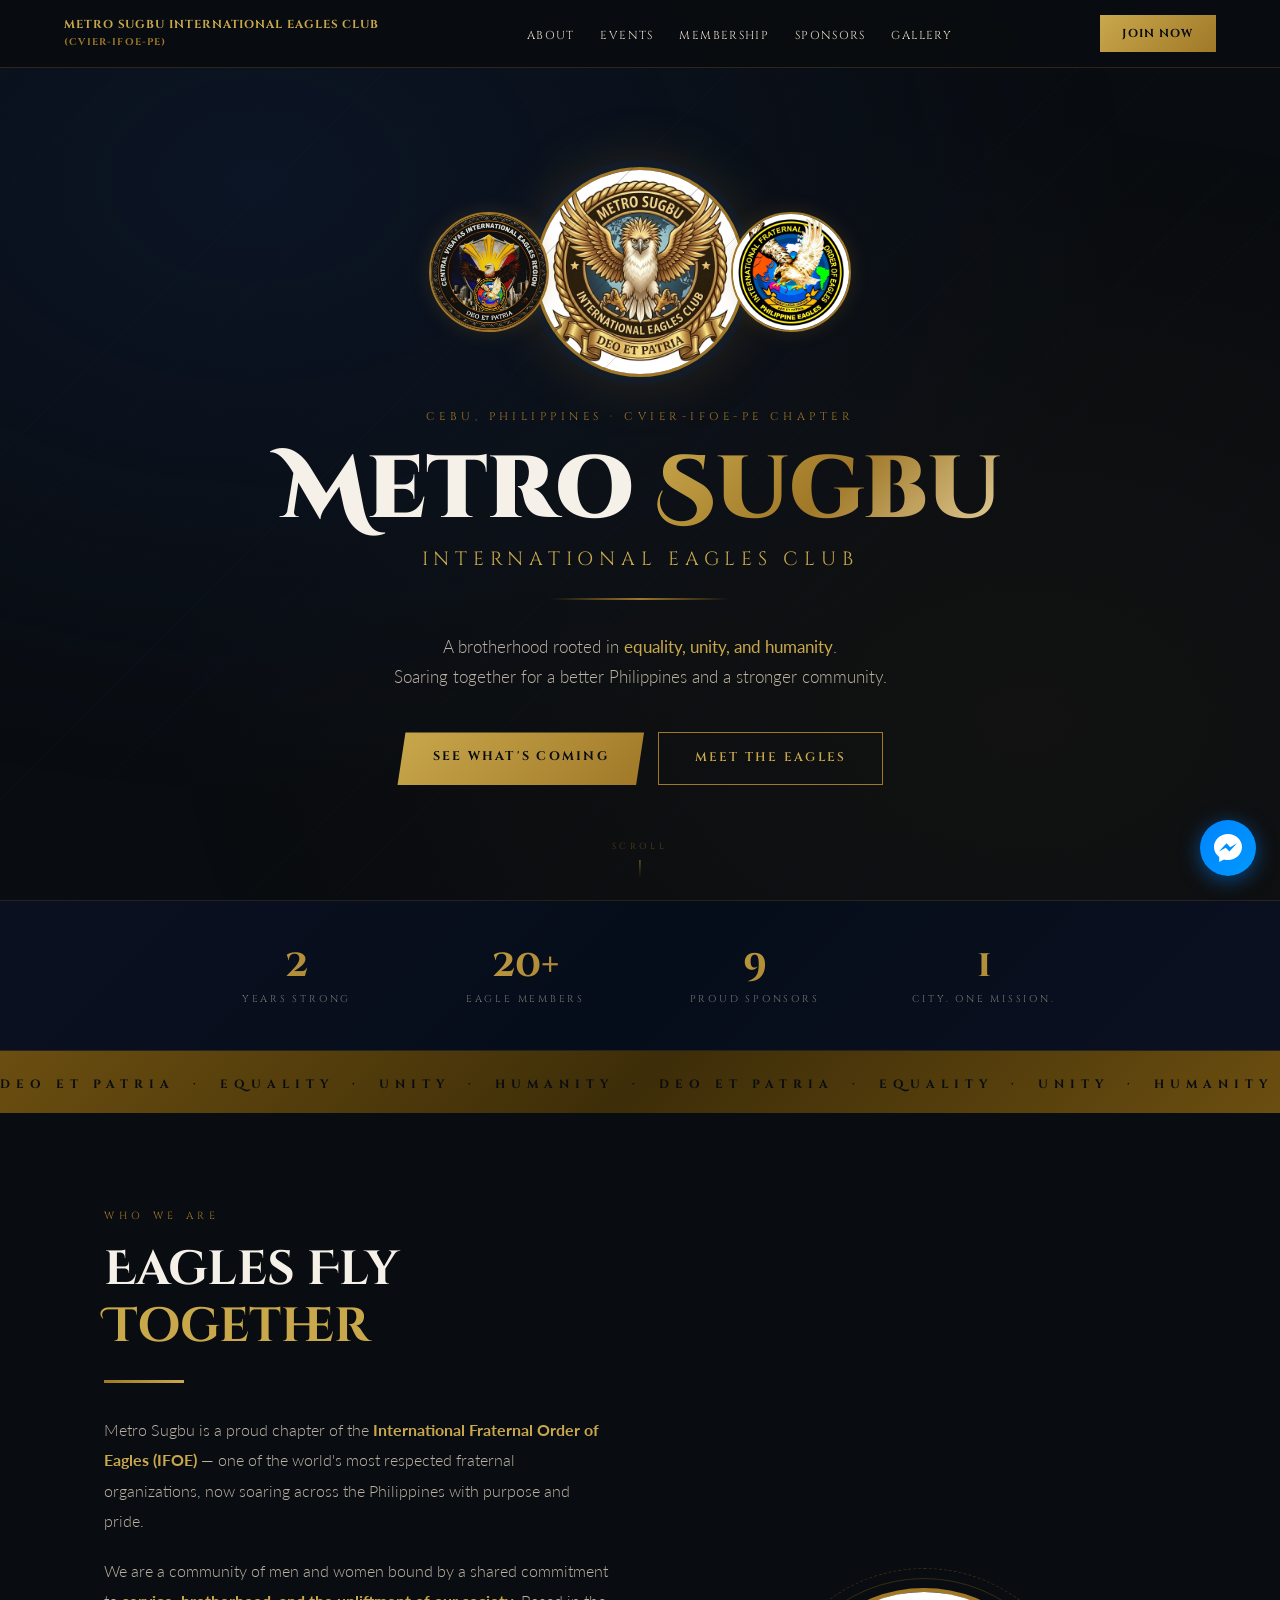
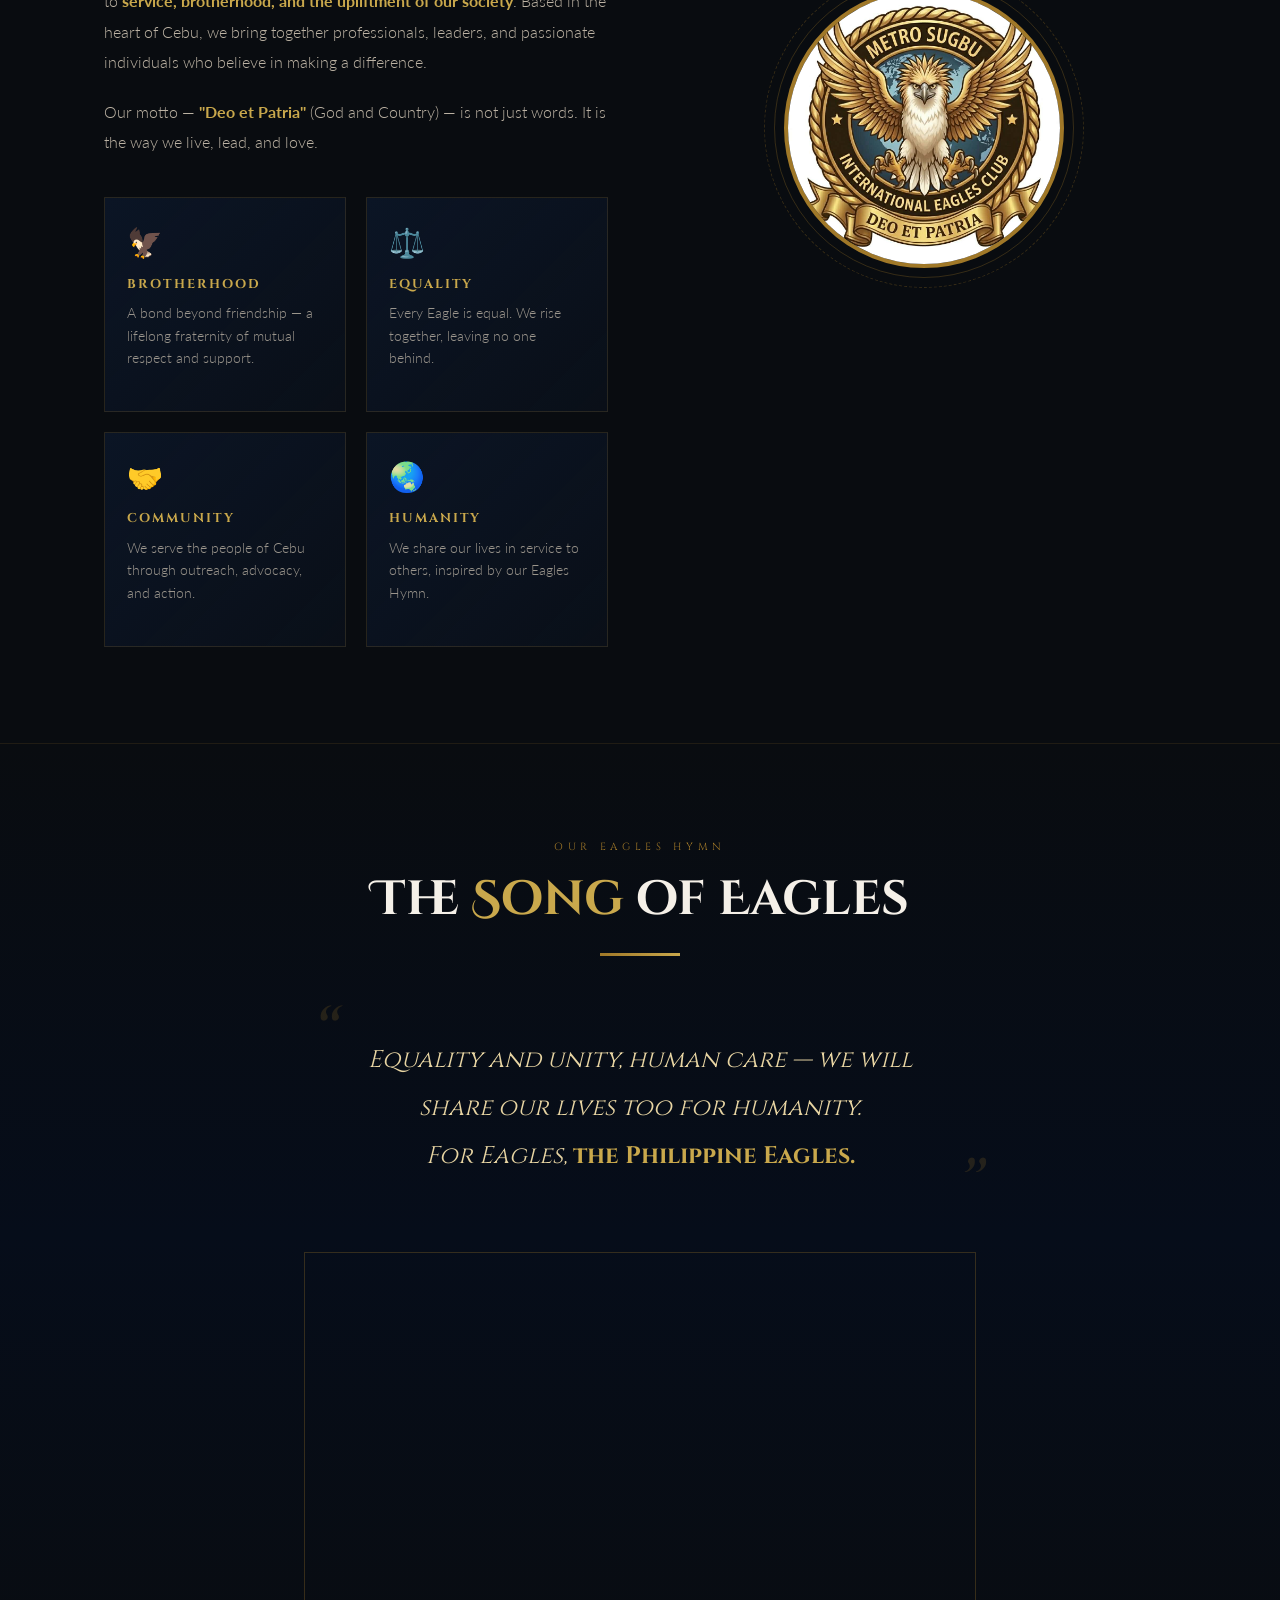
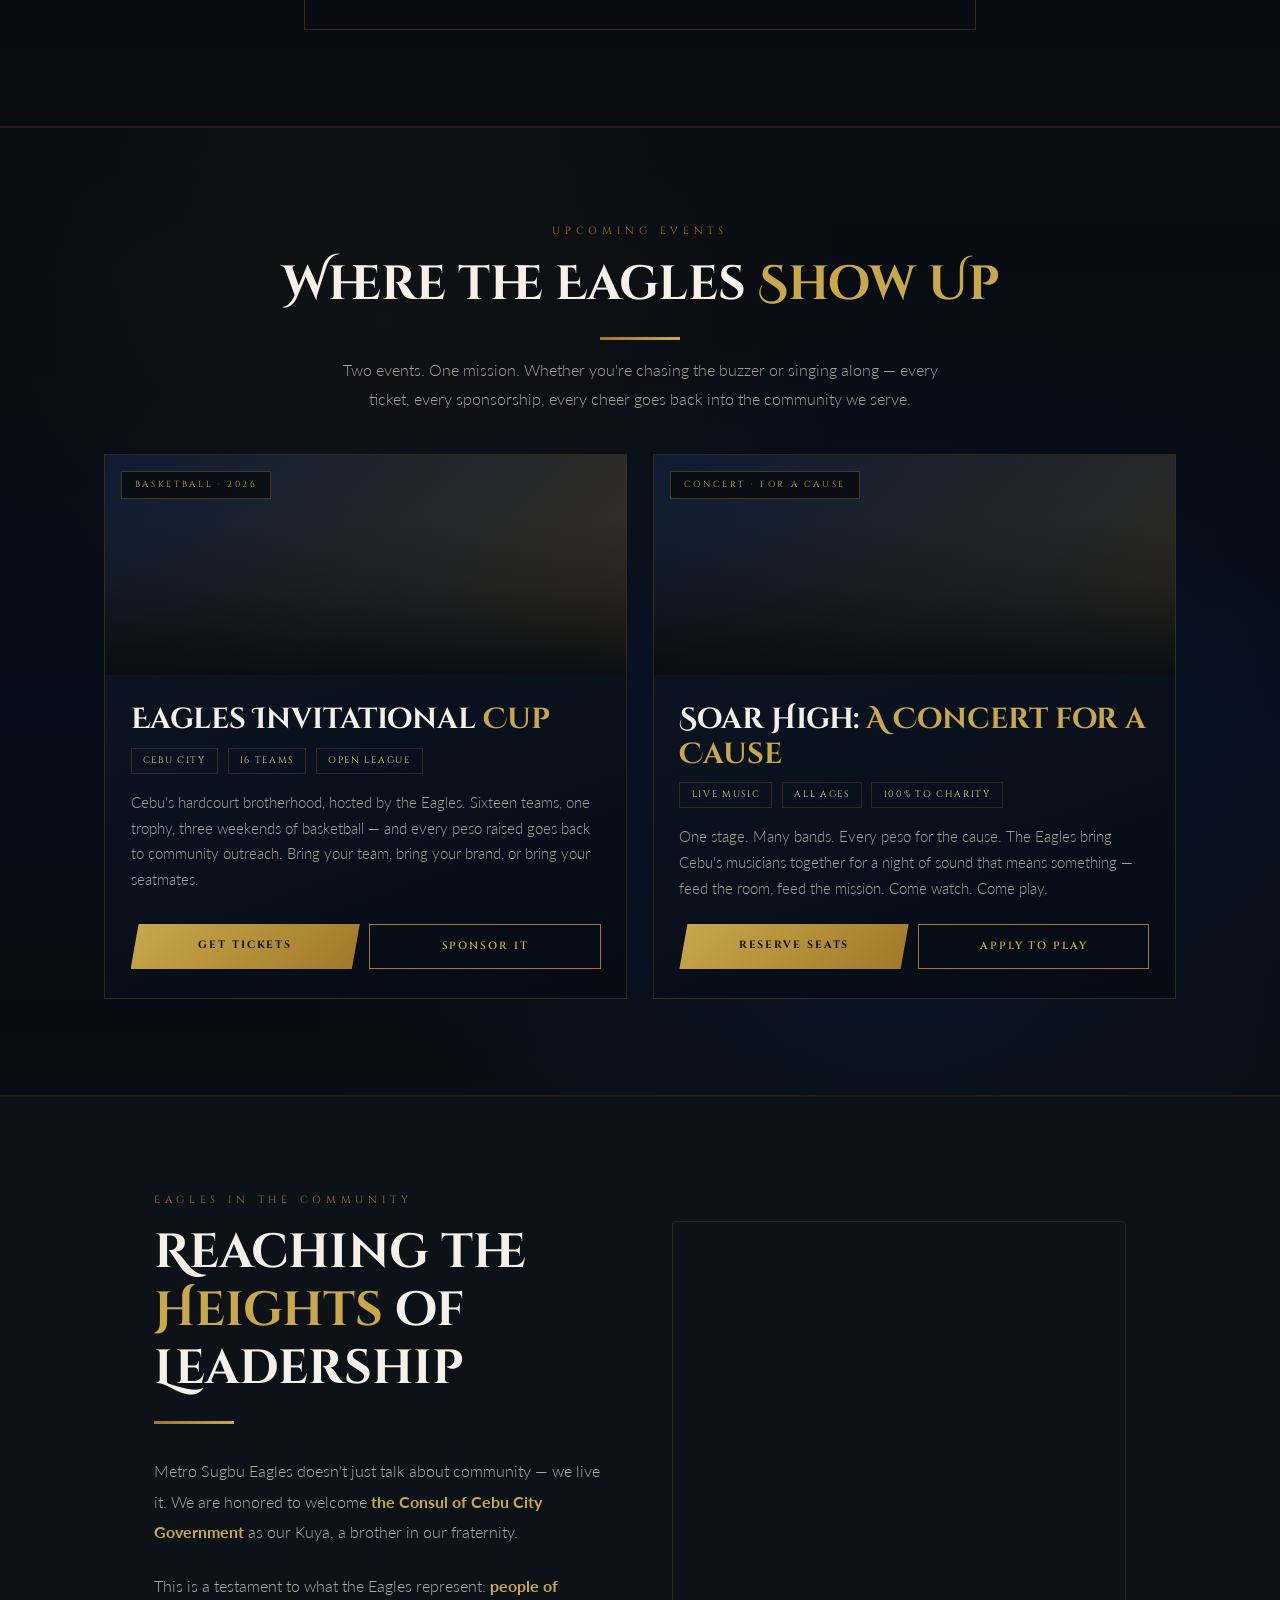
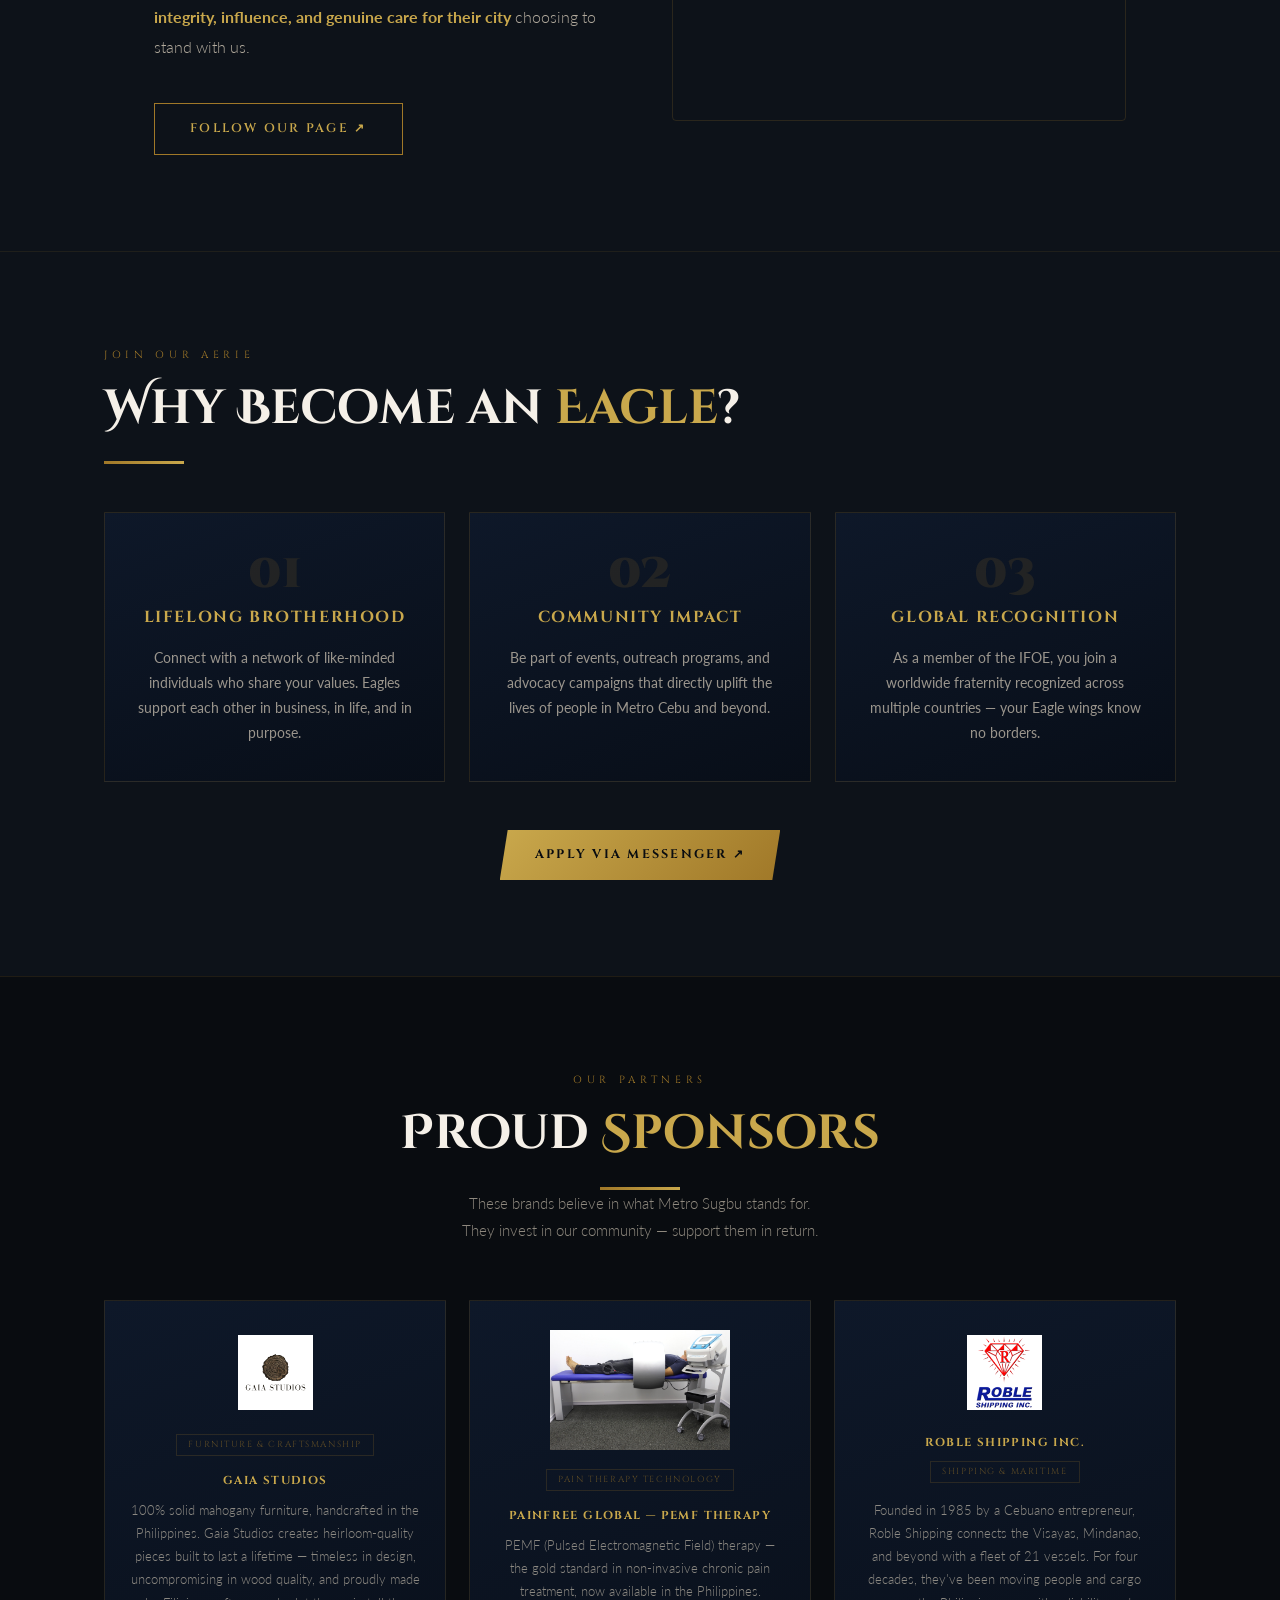
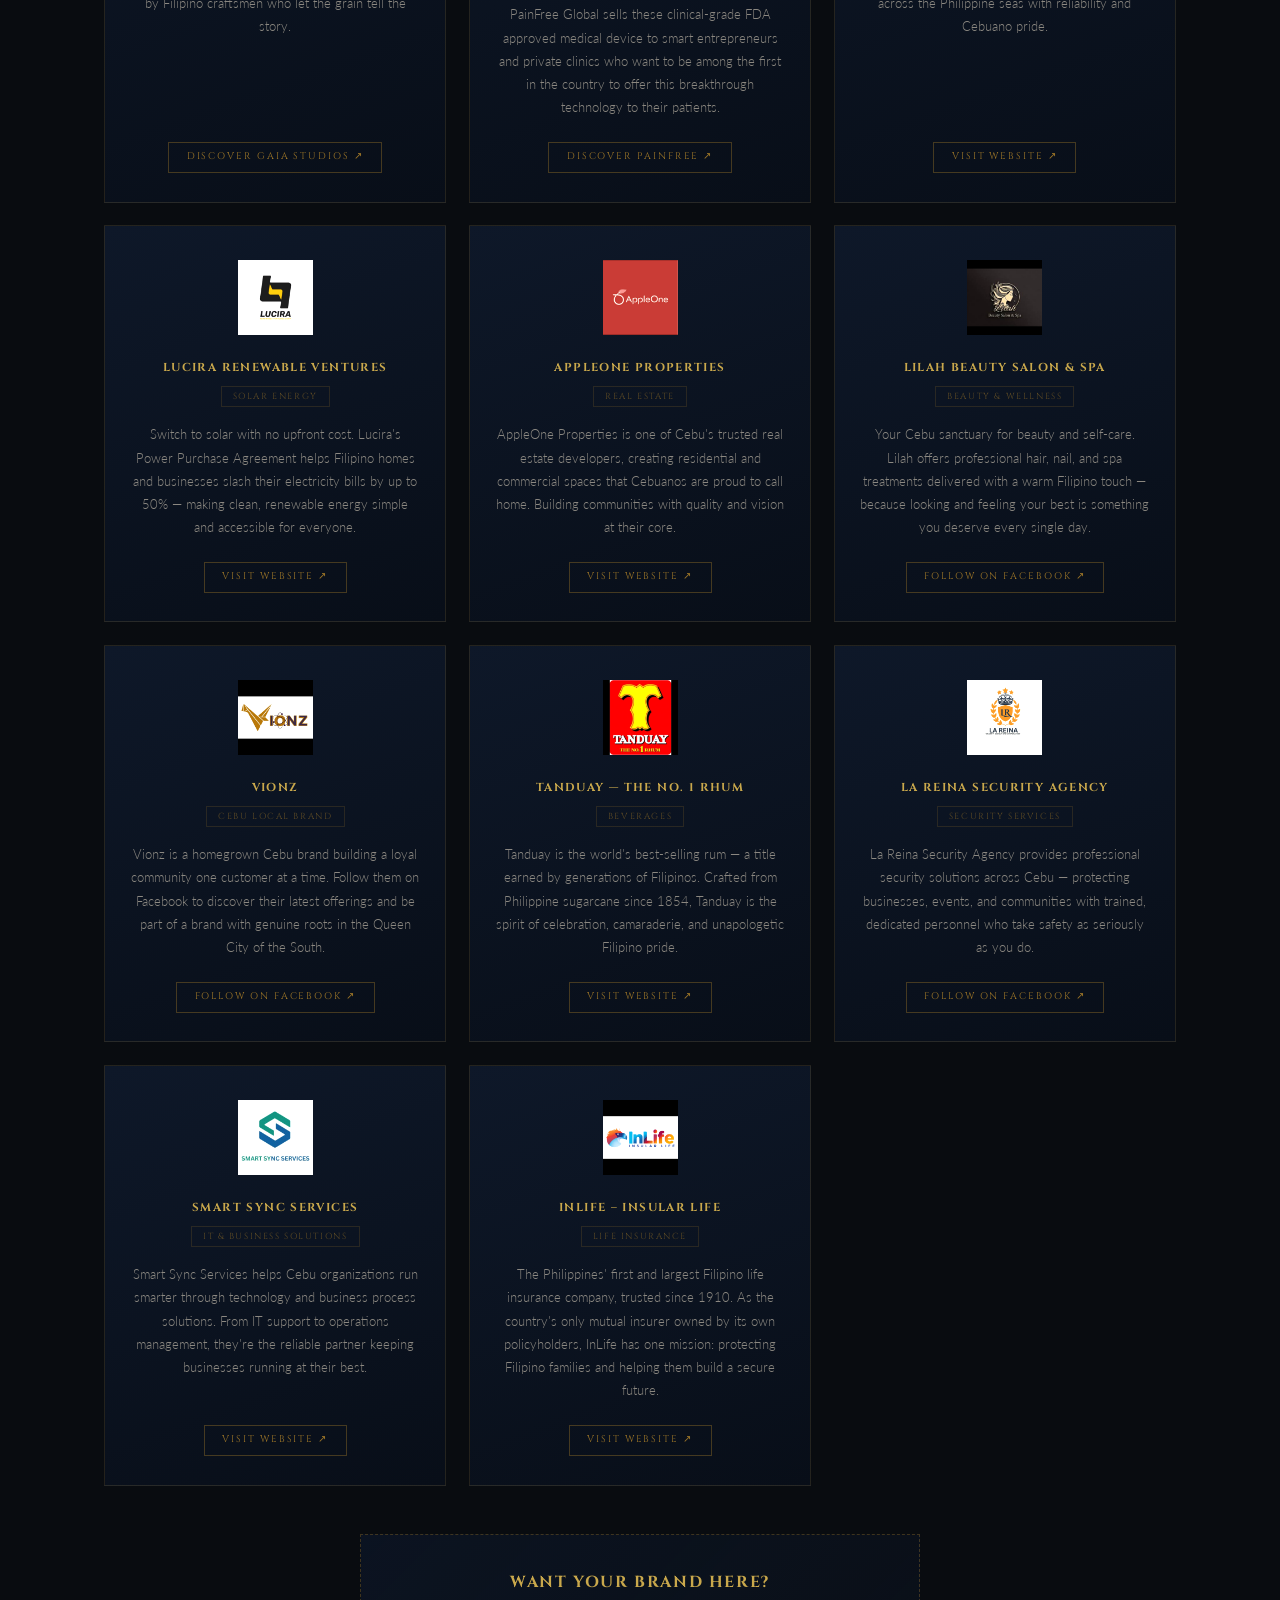
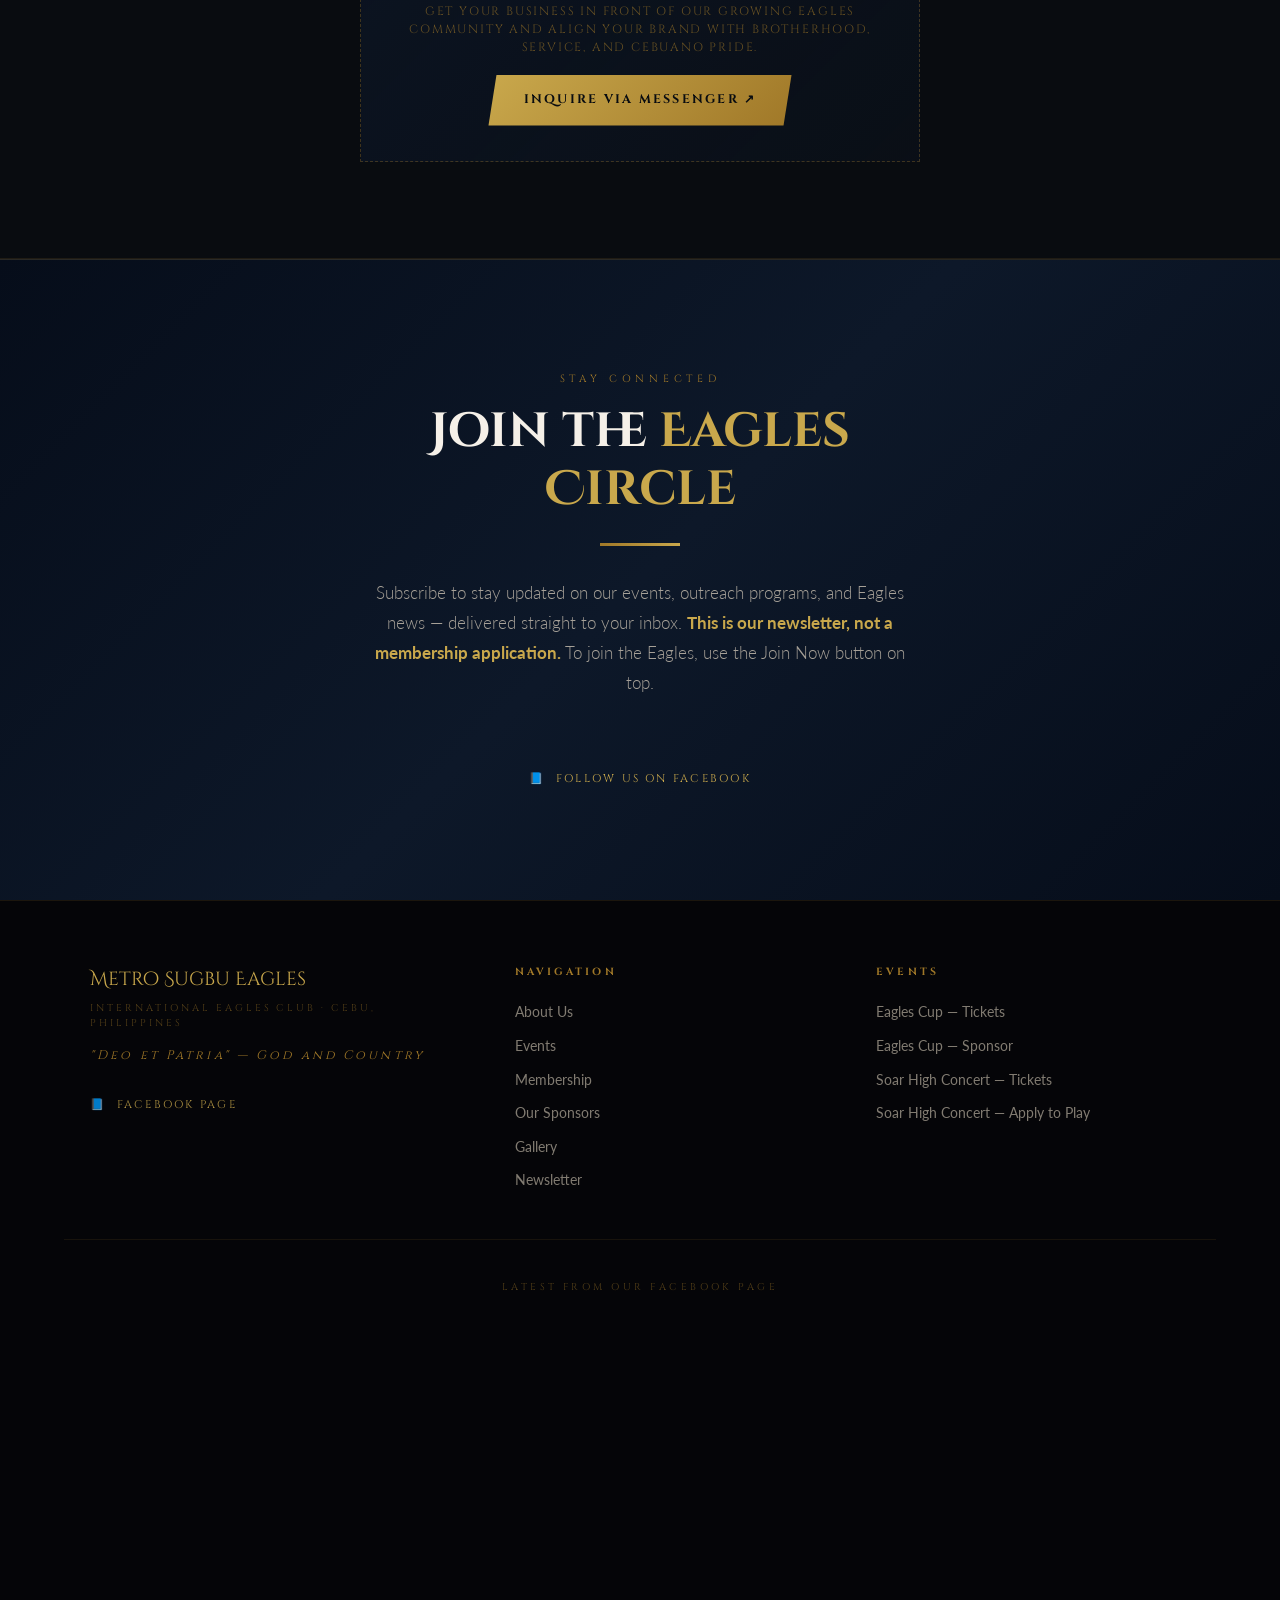
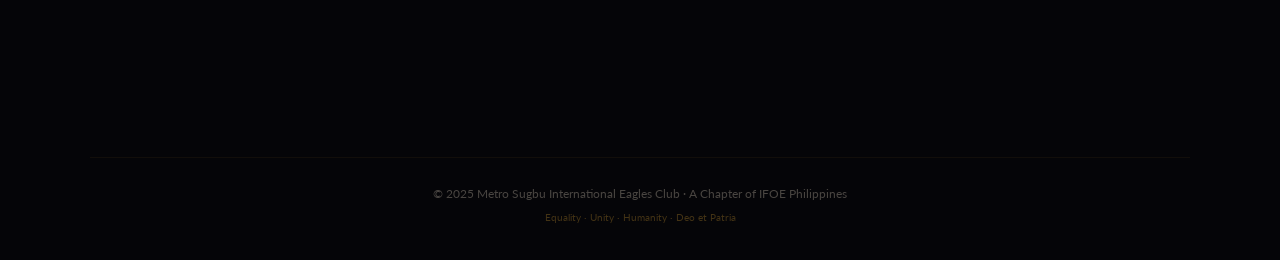
==== commit 8d1da2fd: "Add new Metro Sugbu logo and fix basketball photos - Replaced Metro Sugbo Eagles.jpg with the new Me" ====
--- a/index.html
+++ b/index.html
@@ -383,7 +383,7 @@
   <div class="hero-bg-lines"></div>
   <div class="emblem-cluster">
     <img src="a7eb25d5-49bf-4eff-aa65-408bbb11330a.jpg" alt="Central Visayas Eagles Region" class="emblem-side emblem-left" />
-    <img src="Metro%20Sugbo%20Eagles.jpg" alt="Metro Sugbu Eagles Logo" class="hero-emblem" />
+    <img src="metro-sugbu-logo.jpeg" alt="Metro Sugbu Eagles Logo" class="hero-emblem" />
     <img src="1fb869a9-6c26-40ef-9f97-c5e33b5f50af.jpg" alt="CVIER-IFOE-PE Philippine Eagles" class="emblem-side emblem-right" />
   </div>
   <div class="hero-eyebrow">Cebu, Philippines · CVIER-IFOE-PE Chapter</div>
@@ -435,7 +435,7 @@
         <div class="about-emblem-wrap">
           <div class="ring ring-1"></div>
           <div class="ring ring-2"></div>
-          <img src="Metro%20Sugbo%20Eagles.jpg" alt="Metro Sugbu Eagles Emblem" />
+          <img src="metro-sugbu-logo.jpeg" alt="Metro Sugbu Eagles Emblem" />
         </div>
       </div>
     </div>
@@ -473,7 +473,7 @@
       <!-- BASKETBALL EVENT -->
       <article class="event-card reveal">
         <div class="event-card-art">
-          <div class="event-card-art-bg" style="background-image: linear-gradient(135deg, rgba(14,30,58,0.6), rgba(160,120,40,0.3)), url('https://images.pexels.com/photos/2304484/pexels-photo-2304484.jpeg?auto=compress&cs=tinysrgb&w=800');"></div>
+          <div class="event-card-art-bg" style="background-image: linear-gradient(135deg, rgba(14,30,58,0.6), rgba(160,120,40,0.3)), url('https://images.pexels.com/photos/1752757/pexels-photo-1752757.jpeg?auto=compress&cs=tinysrgb&w=800');"></div>
           <span class="event-card-tag">Basketball · 2026</span>
         </div>
         <div class="event-card-body">
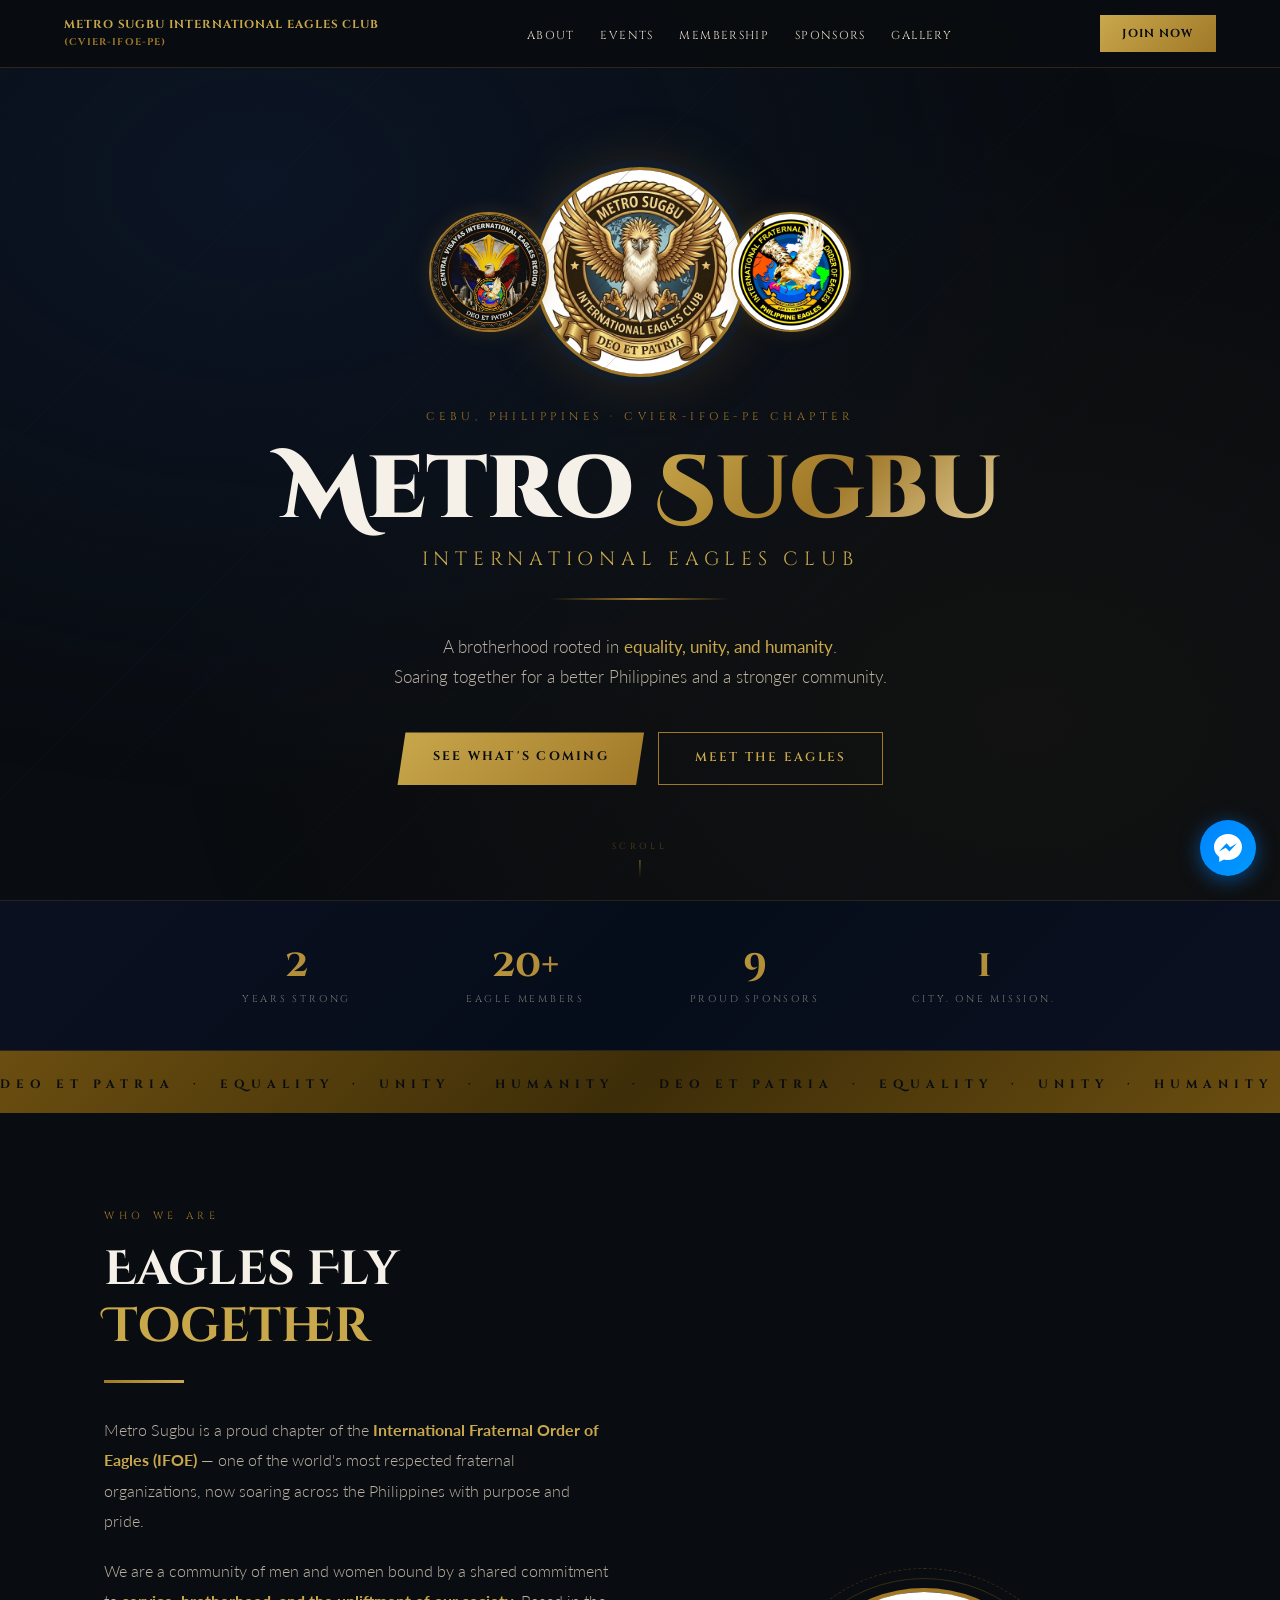
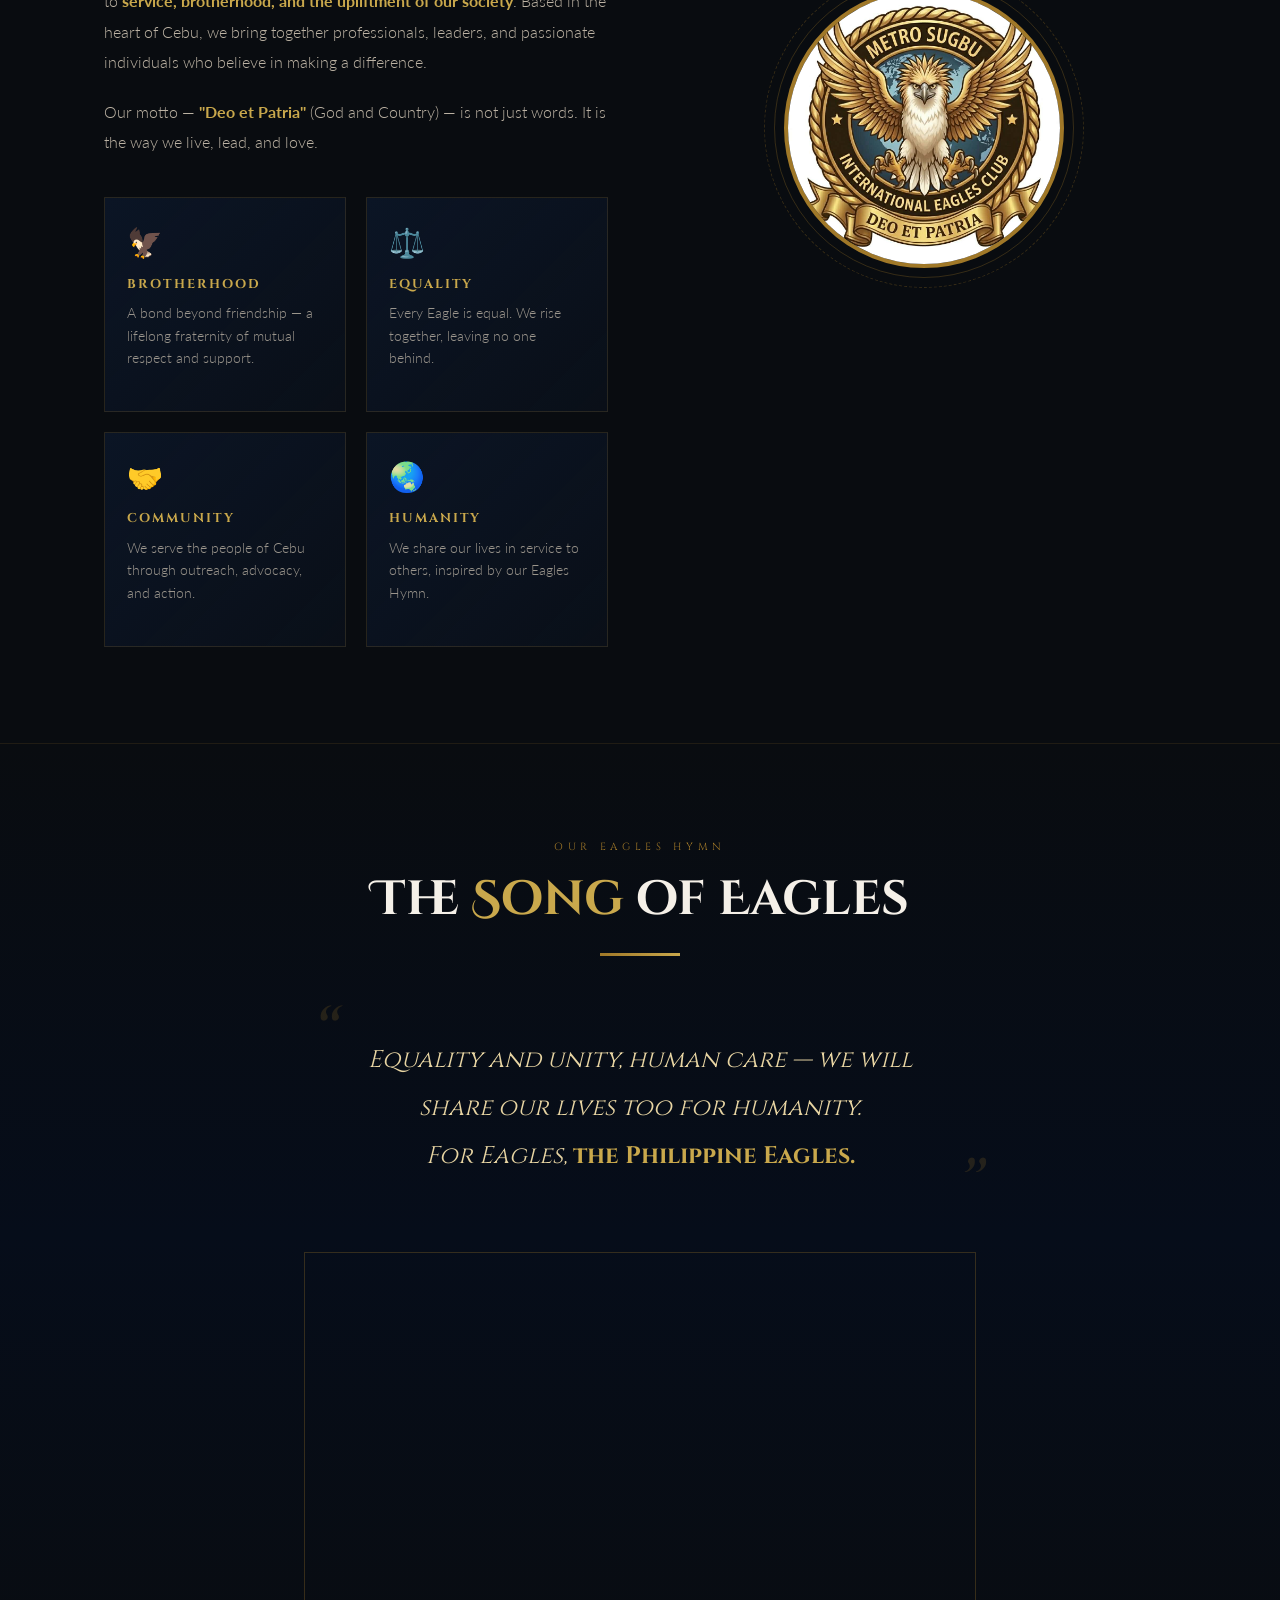
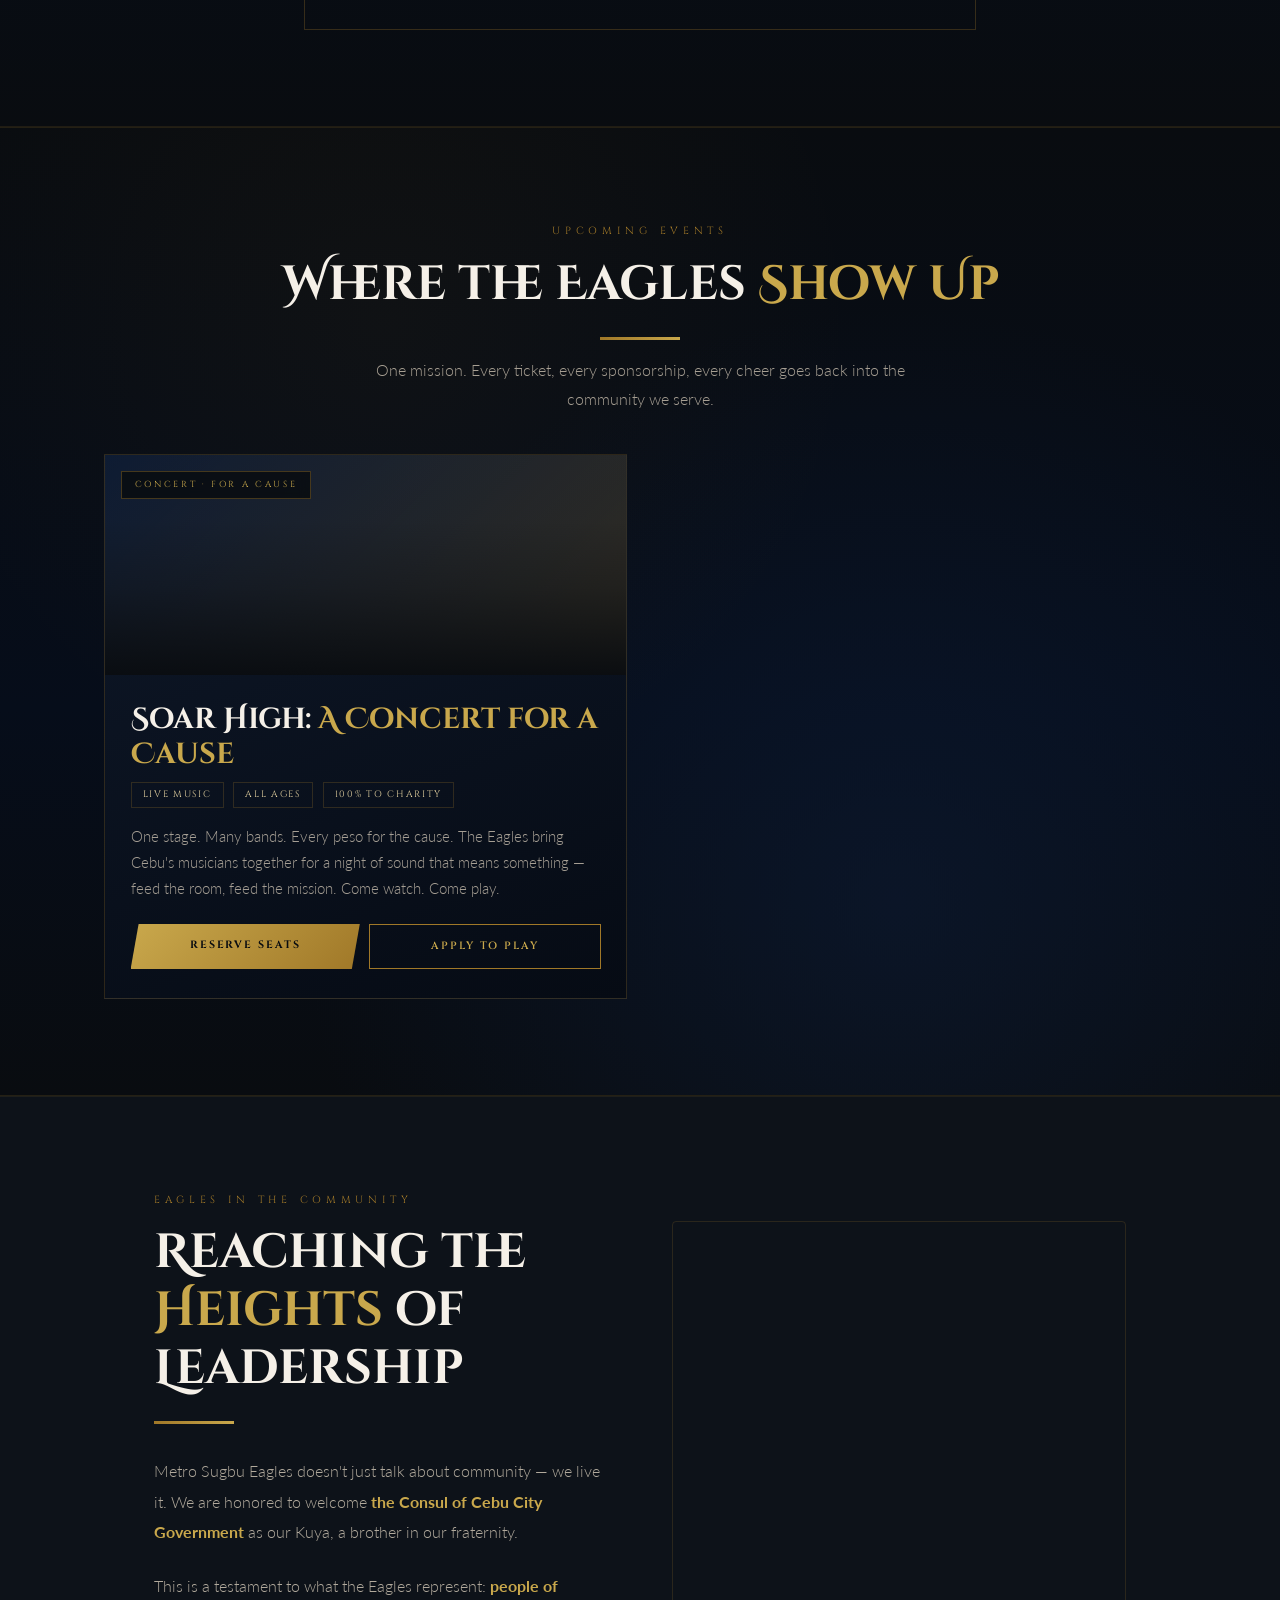
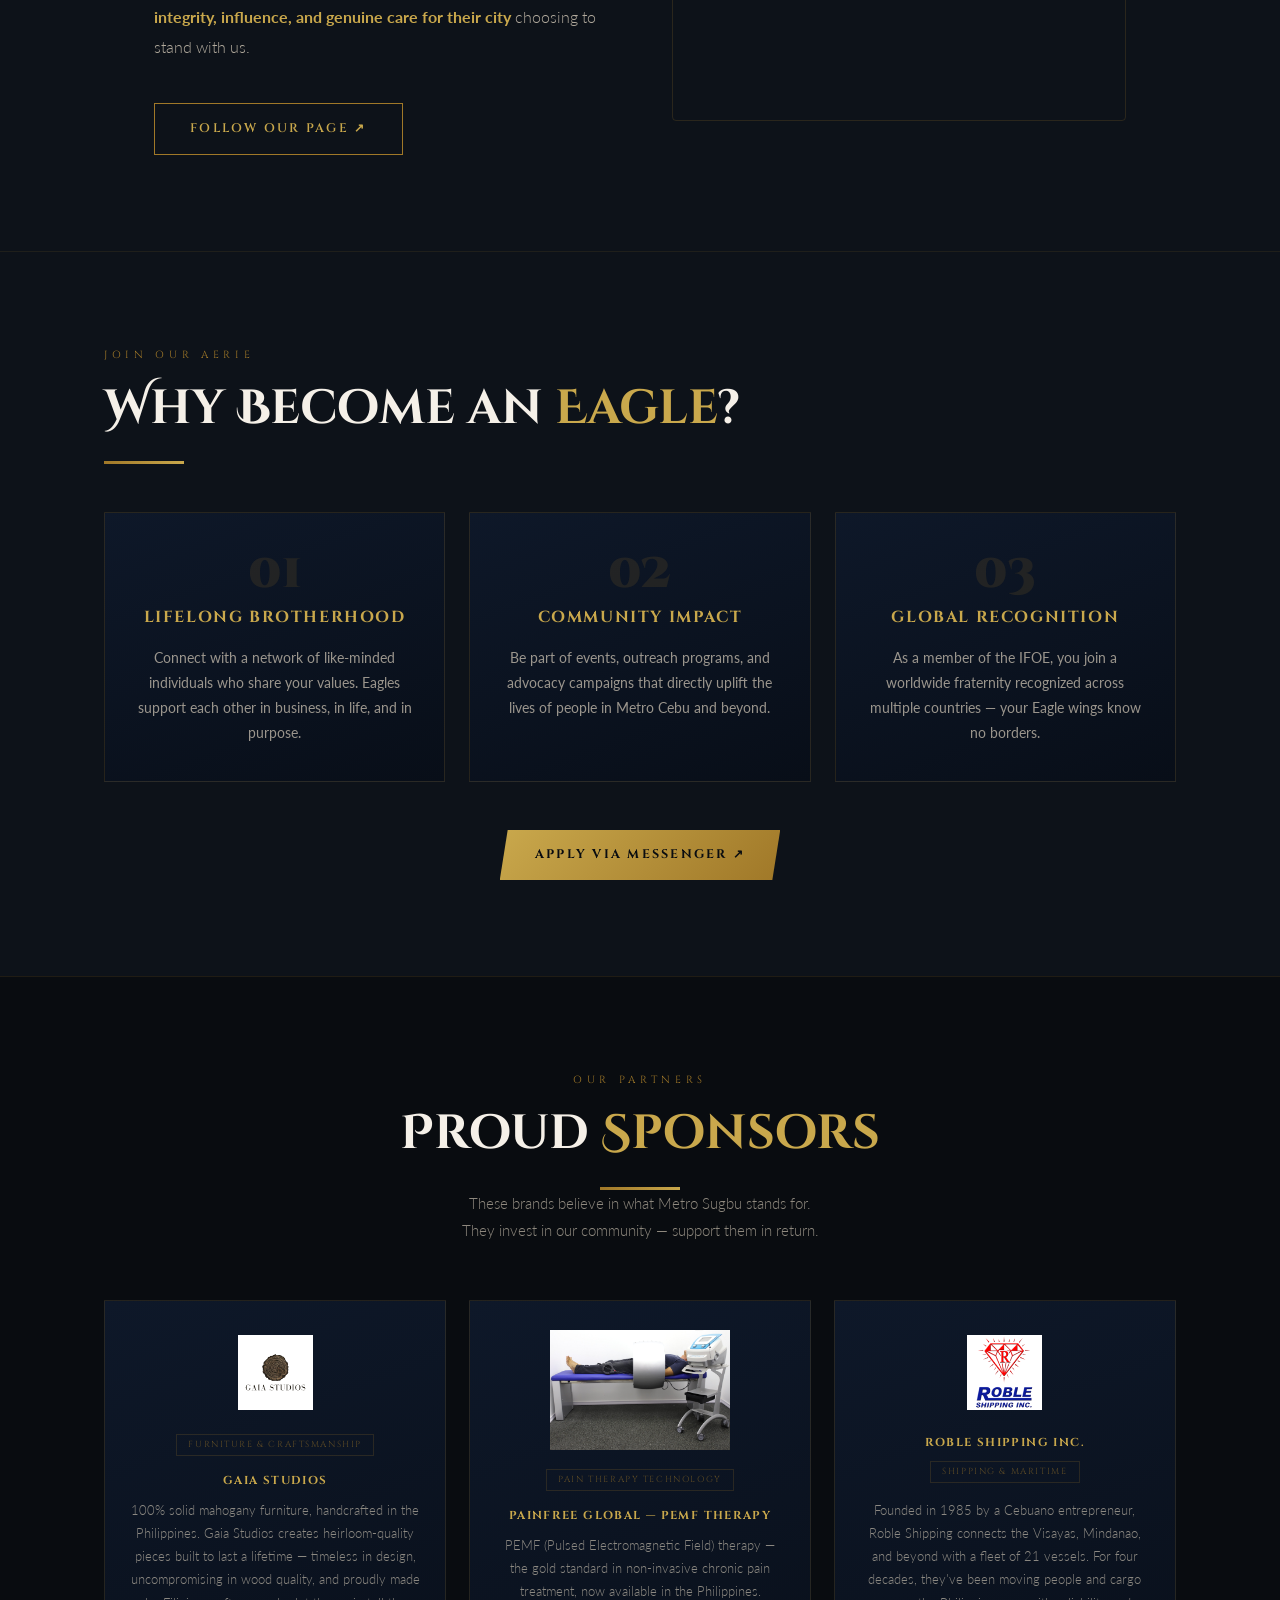
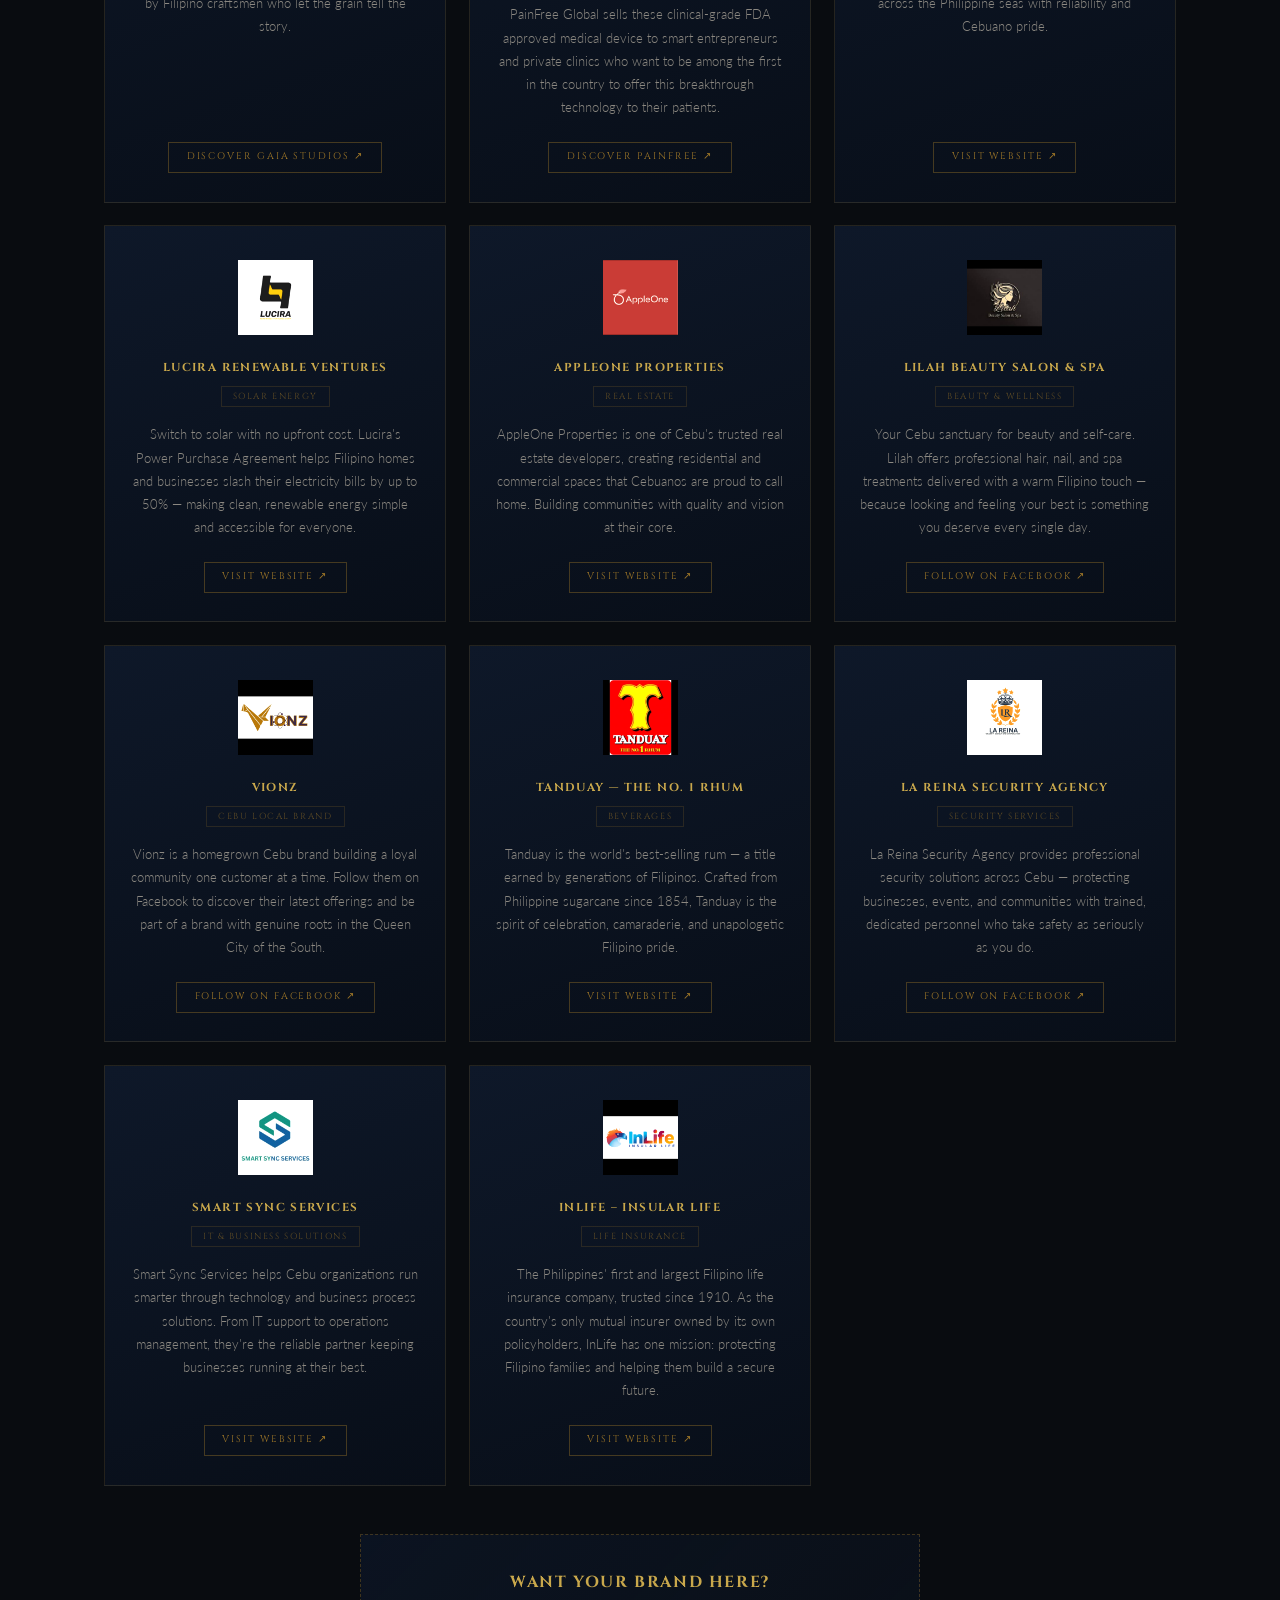
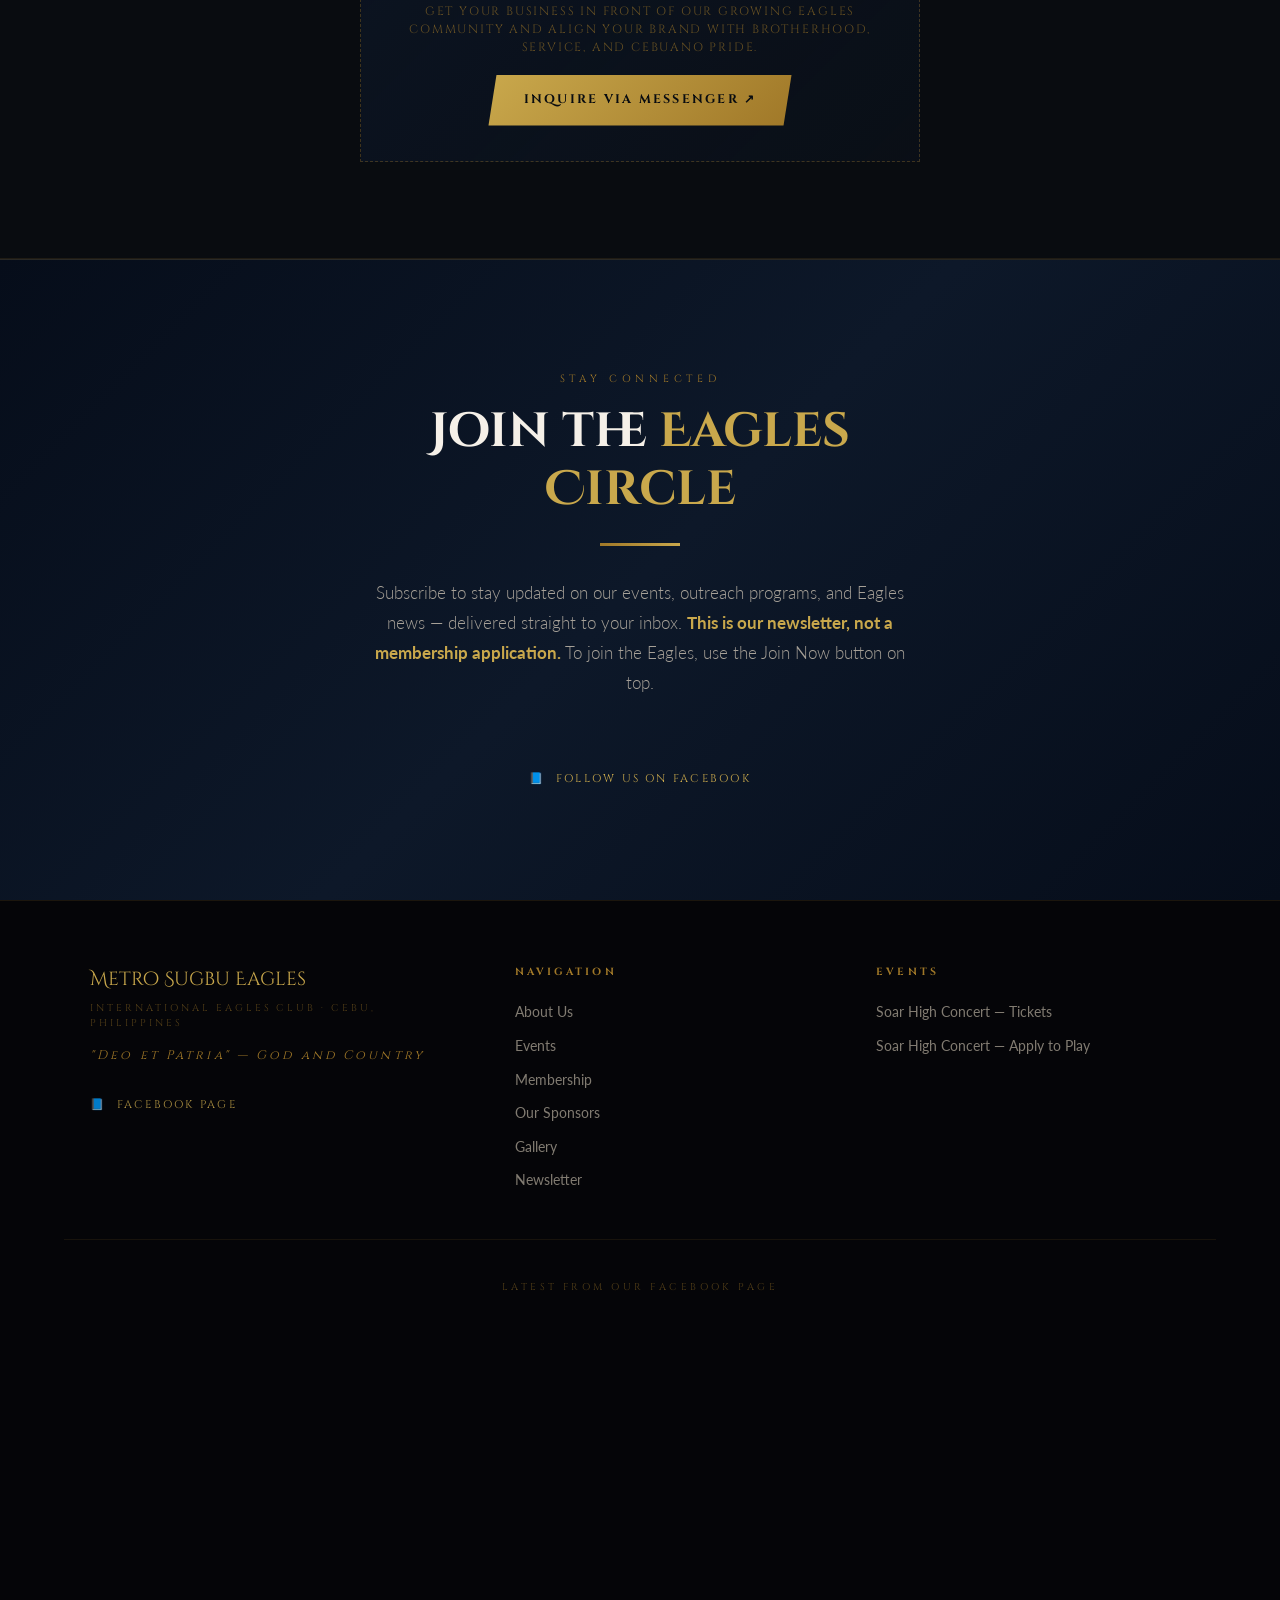
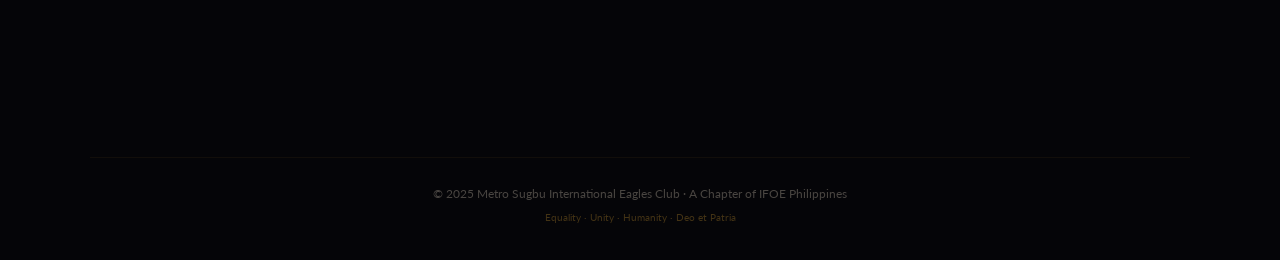
==== commit 90a8992b: "Remove all basketball tournament content from site Deletes basketball-tickets.html and basketball-sp" ====
--- a/index.html
+++ b/index.html
@@ -4,7 +4,7 @@
 <meta charset="UTF-8">
 <meta name="viewport" content="width=device-width, initial-scale=1.0, viewport-fit=cover">
 <meta name="theme-color" content="#090C10">
-<meta name="description" content="Metro Sugbu International Eagles Club — a Cebu chapter of the IFOE bound by brotherhood, service, and Cebuano pride. Eagles Cup, Soar High concert, community outreach, and more.">
+<meta name="description" content="Metro Sugbu International Eagles Club — a Cebu chapter of the IFOE bound by brotherhood, service, and Cebuano pride. Soar High concert, community outreach, and more.">
 <title>Metro Sugbu | International Eagles Club</title>
 <link rel="apple-touch-icon" sizes="180x180" href="apple-touch-icon.png">
 <link rel="icon" type="image/png" sizes="32x32" href="favicon-32x32.png">
@@ -372,8 +372,6 @@
   <a href="#sponsors">Sponsors</a>
   <a href="gallery.html">Gallery</a>
   <div class="drawer-section">Events</div>
-  <a href="basketball-tickets.html">🏀 Eagles Cup — Tickets</a>
-  <a href="basketball-sponsor.html">🏀 Eagles Cup — Sponsor</a>
   <a href="band-show.html">🎸 Soar High Concert</a>
   <a class="drawer-cta" href="https://m.me/61581058374151?text=Hi%21%20I%27m%20interested%20in%20joining%20Metro%20Sugbu%20International%20Eagles%20Club.%20Can%20you%20tell%20me%20more%3F" target="_blank" rel="noopener">Join the Eagles</a>
 </aside>
@@ -465,31 +463,10 @@
       <div class="section-label reveal">Upcoming Events</div>
       <h2 class="section-title reveal">Where the Eagles <span>Show Up</span></h2>
       <div class="gold-line reveal" style="margin:0 auto 1rem;"></div>
-      <p class="reveal" style="max-width:600px; margin:0 auto 0; color:rgba(232,220,200,0.7); font-size:1rem; line-height:1.8; font-weight:300;">Two events. One mission. Whether you're chasing the buzzer or singing along — every ticket, every sponsorship, every cheer goes back into the community we serve.</p>
+      <p class="reveal" style="max-width:600px; margin:0 auto 0; color:rgba(232,220,200,0.7); font-size:1rem; line-height:1.8; font-weight:300;">One mission. Every ticket, every sponsorship, every cheer goes back into the community we serve.</p>
     </div>
 
     <div class="events-grid">
-
-      <!-- BASKETBALL EVENT -->
-      <article class="event-card reveal">
-        <div class="event-card-art">
-          <div class="event-card-art-bg" style="background-image: linear-gradient(135deg, rgba(14,30,58,0.6), rgba(160,120,40,0.3)), url('https://images.pexels.com/photos/1752757/pexels-photo-1752757.jpeg?auto=compress&cs=tinysrgb&w=800');"></div>
-          <span class="event-card-tag">Basketball · 2026</span>
-        </div>
-        <div class="event-card-body">
-          <h3>Eagles Invitational <span>Cup</span></h3>
-          <div class="event-meta">
-            <span class="event-meta-pill">Cebu City</span>
-            <span class="event-meta-pill">16 Teams</span>
-            <span class="event-meta-pill">Open League</span>
-          </div>
-          <p>Cebu's hardcourt brotherhood, hosted by the Eagles. Sixteen teams, one trophy, three weekends of basketball — and every peso raised goes back to community outreach. Bring your team, bring your brand, or bring your seatmates.</p>
-          <div class="event-card-actions">
-            <a href="basketball-tickets.html" class="btn-primary">Get Tickets</a>
-            <a href="basketball-sponsor.html" class="btn-secondary">Sponsor It</a>
-          </div>
-        </div>
-      </article>
 
       <!-- BAND SHOW EVENT -->
       <article class="event-card reveal">
@@ -707,8 +684,6 @@
     <div class="footer-links-col">
       <h4>Events</h4>
       <ul class="footer-links">
-        <li><a href="basketball-tickets.html">Eagles Cup — Tickets</a></li>
-        <li><a href="basketball-sponsor.html">Eagles Cup — Sponsor</a></li>
         <li><a href="band-show.html">Soar High Concert — Tickets</a></li>
         <li><a href="band-show.html#perform">Soar High Concert — Apply to Play</a></li>
       </ul>
